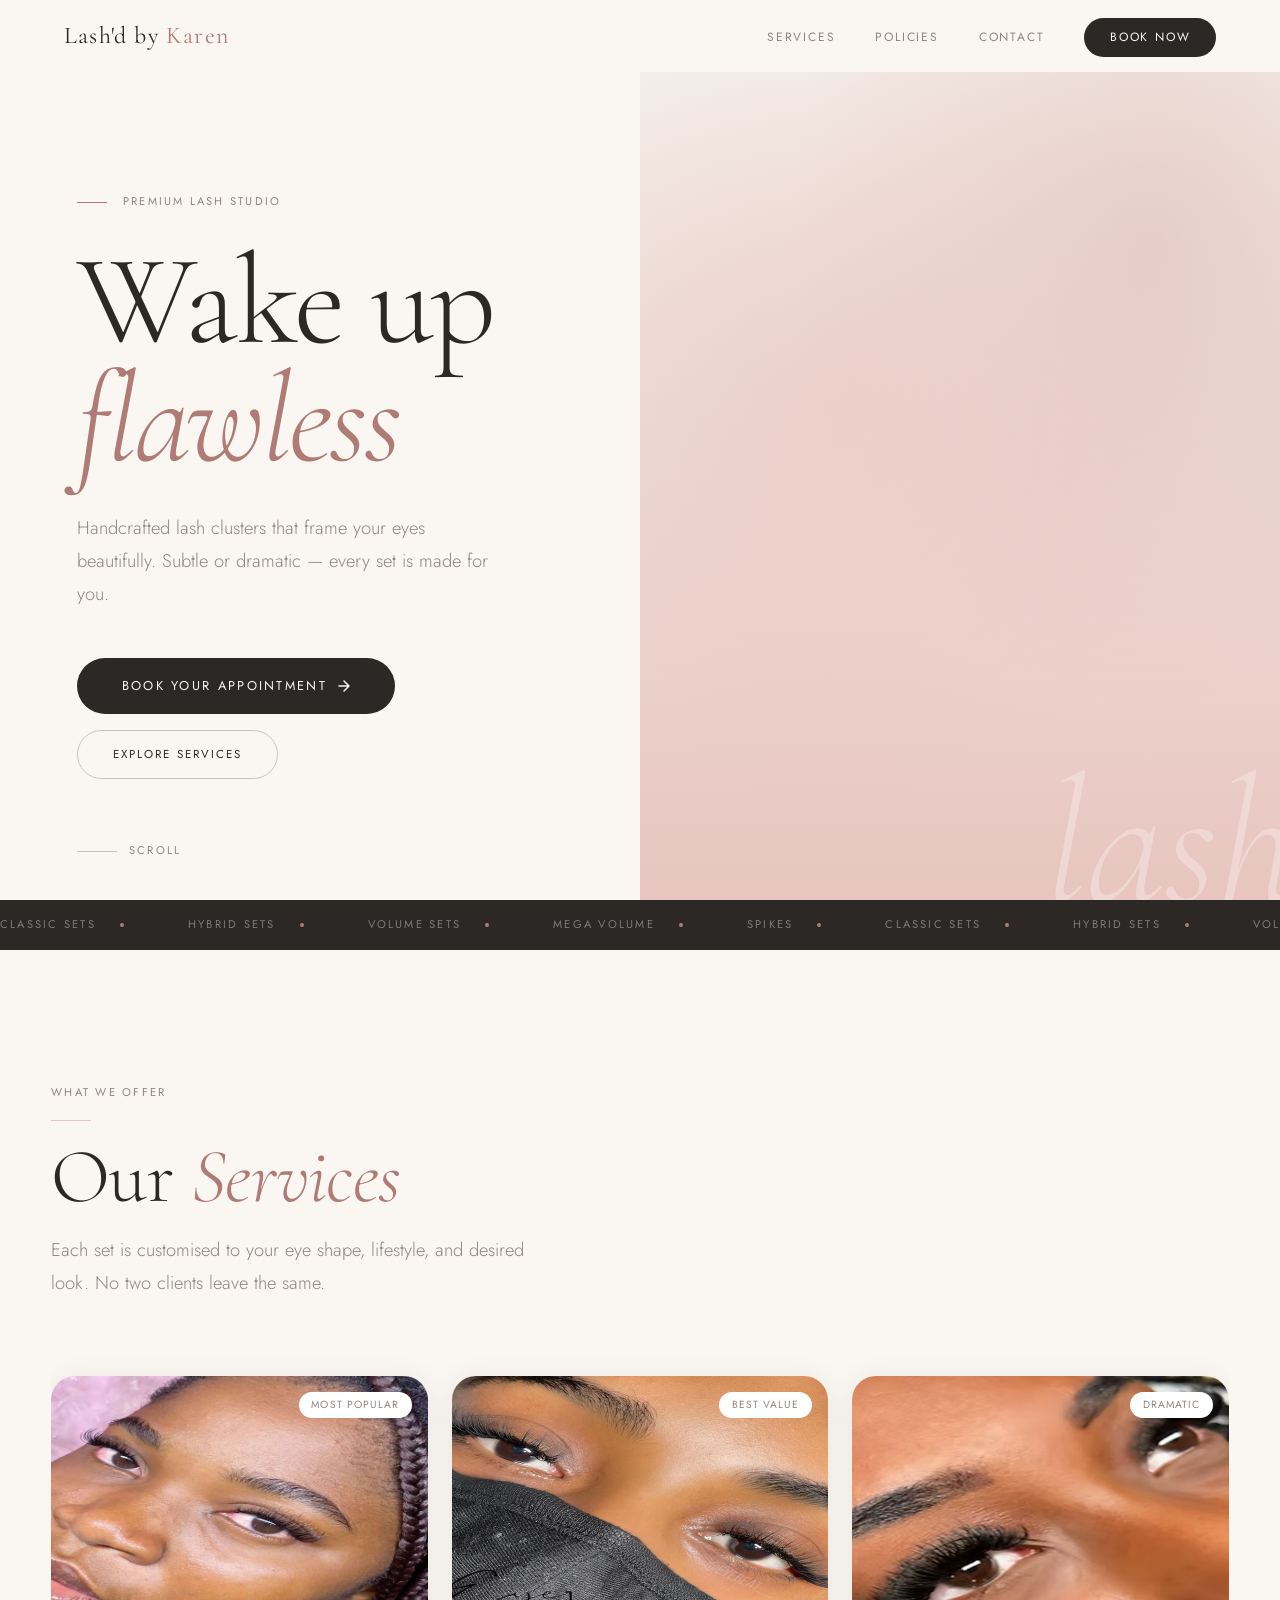
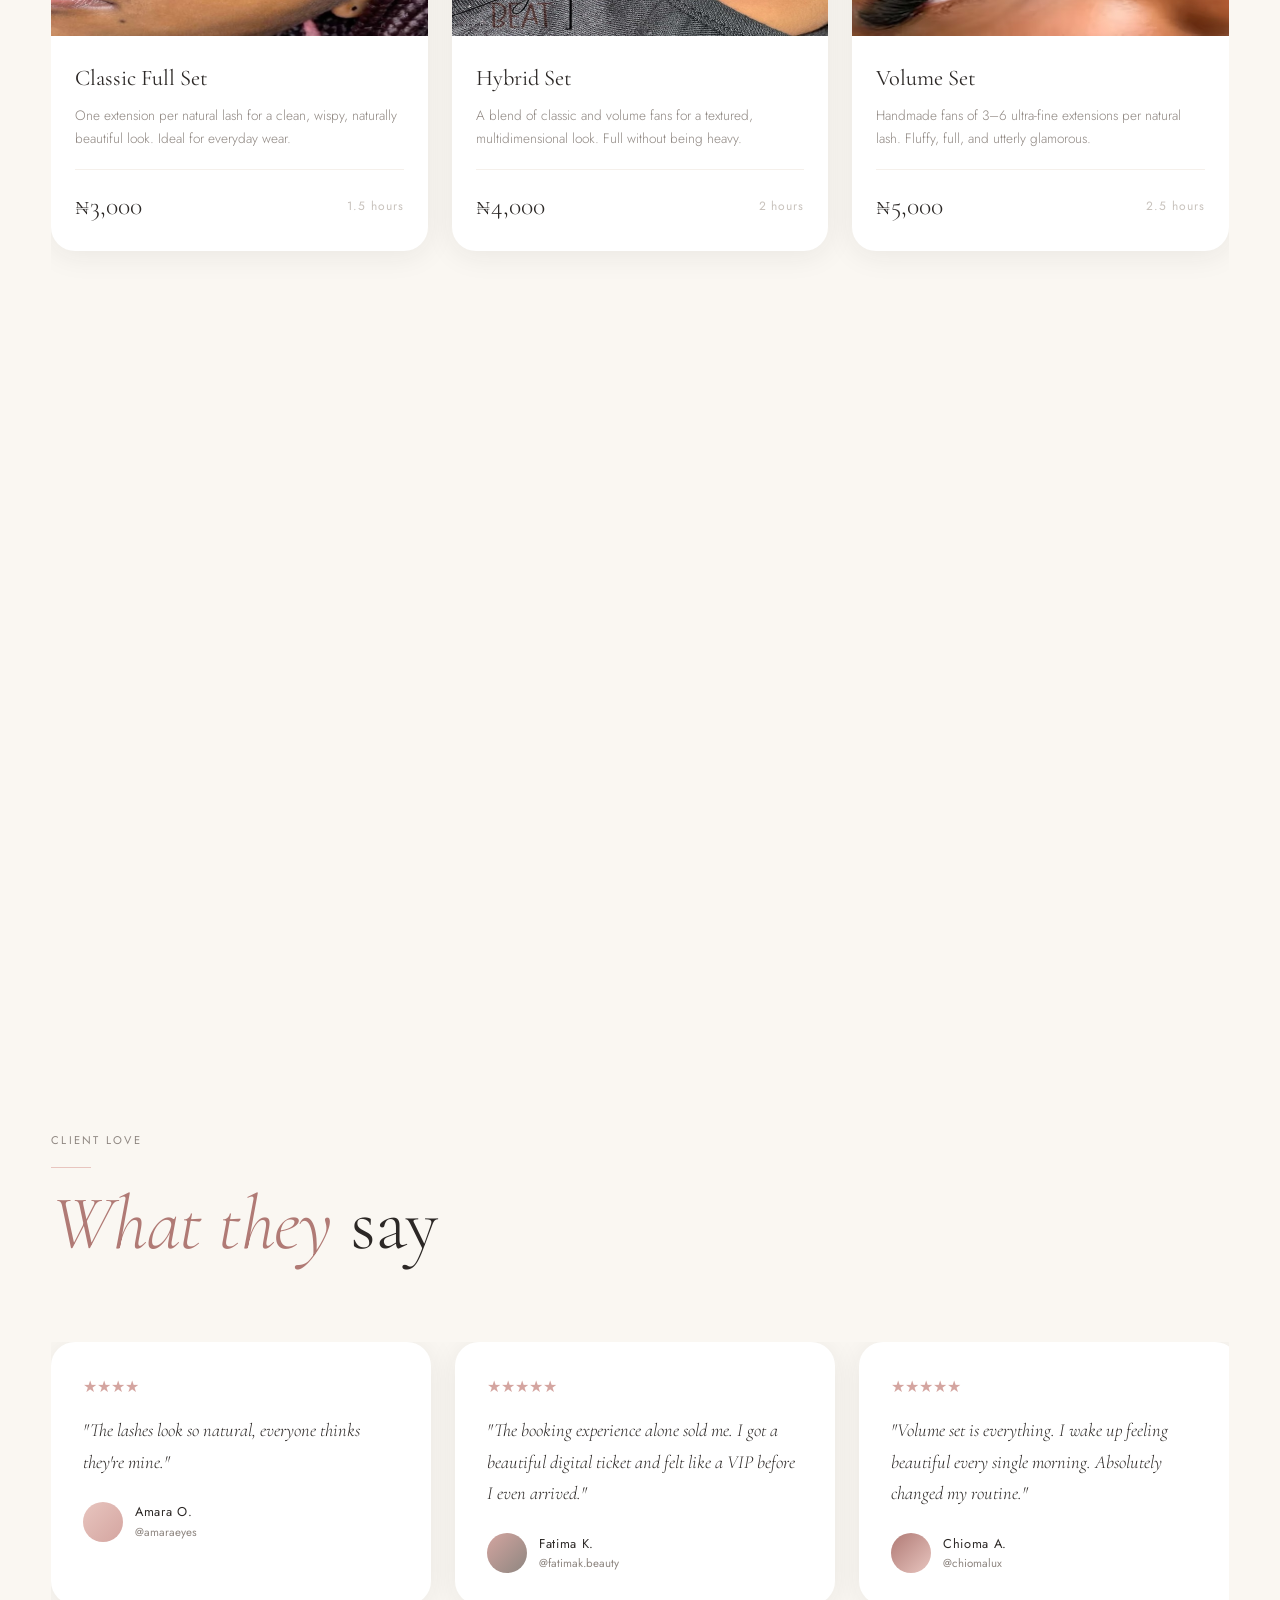
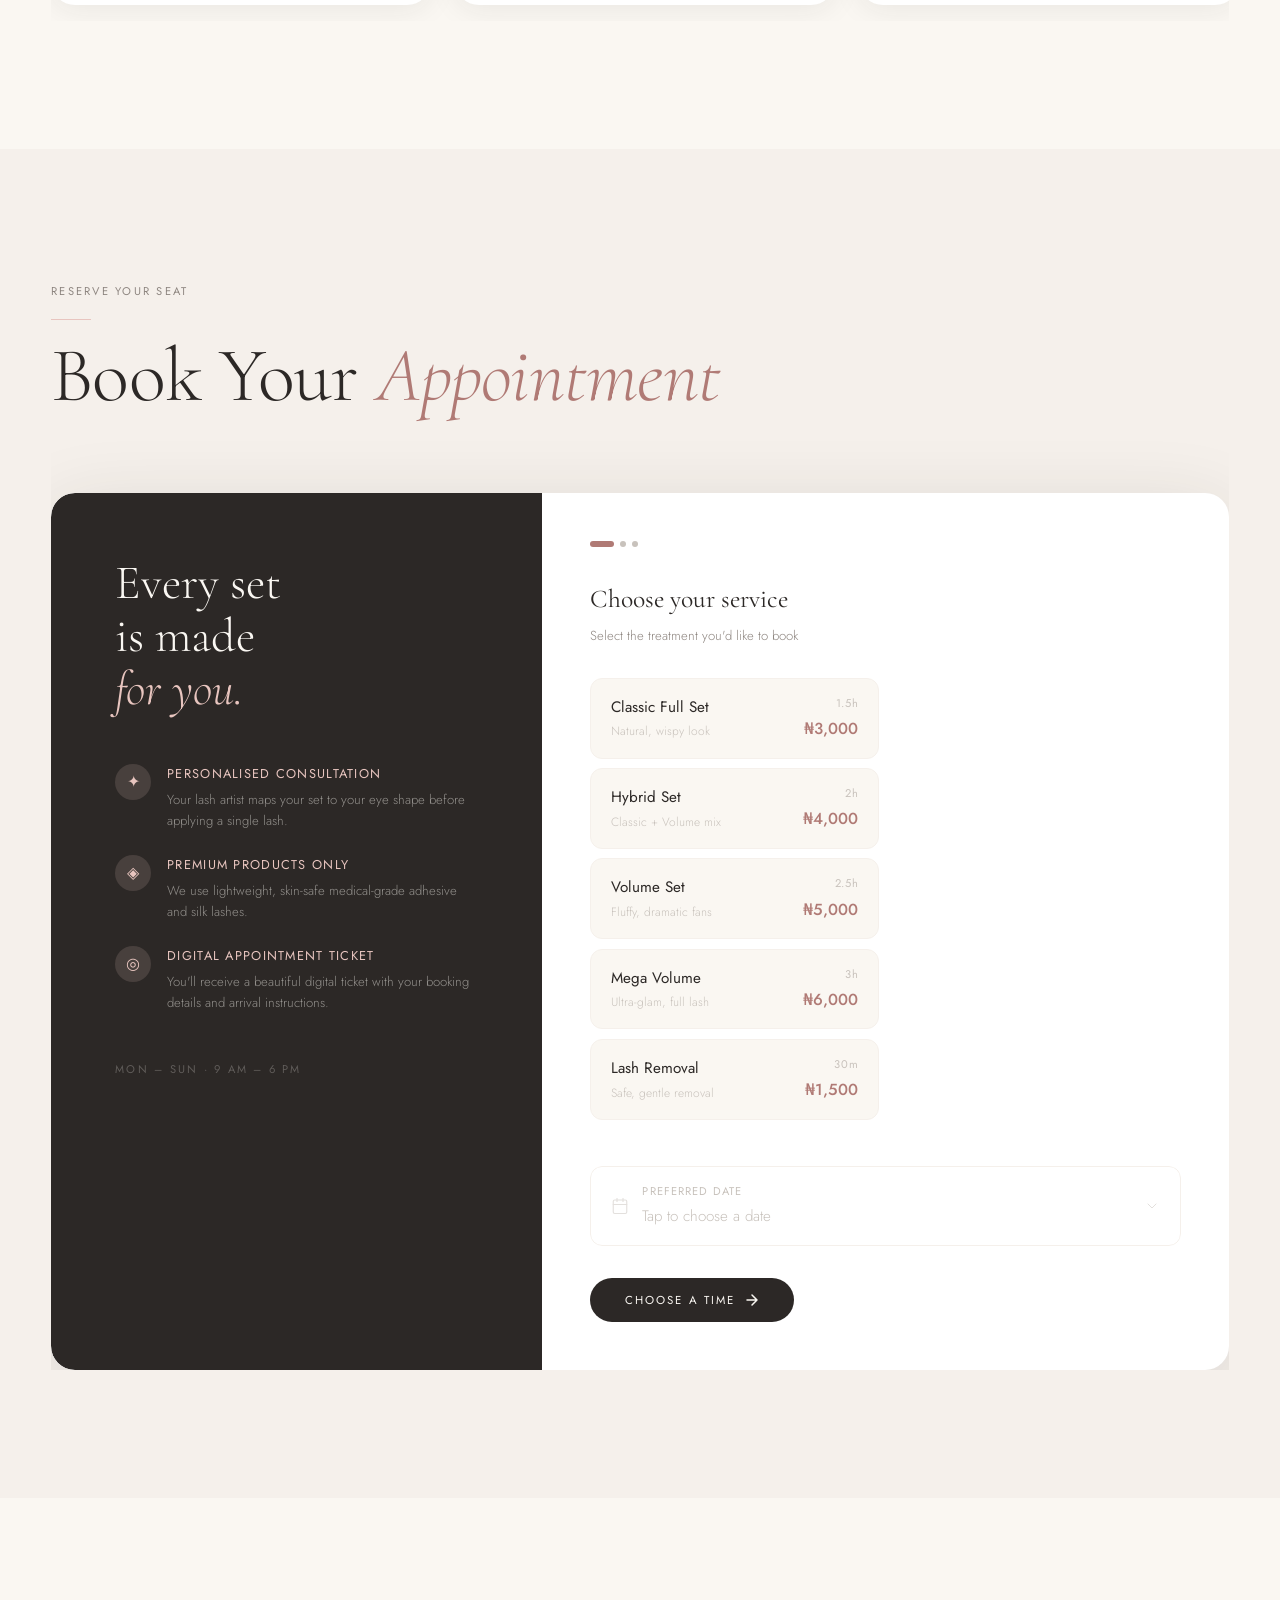
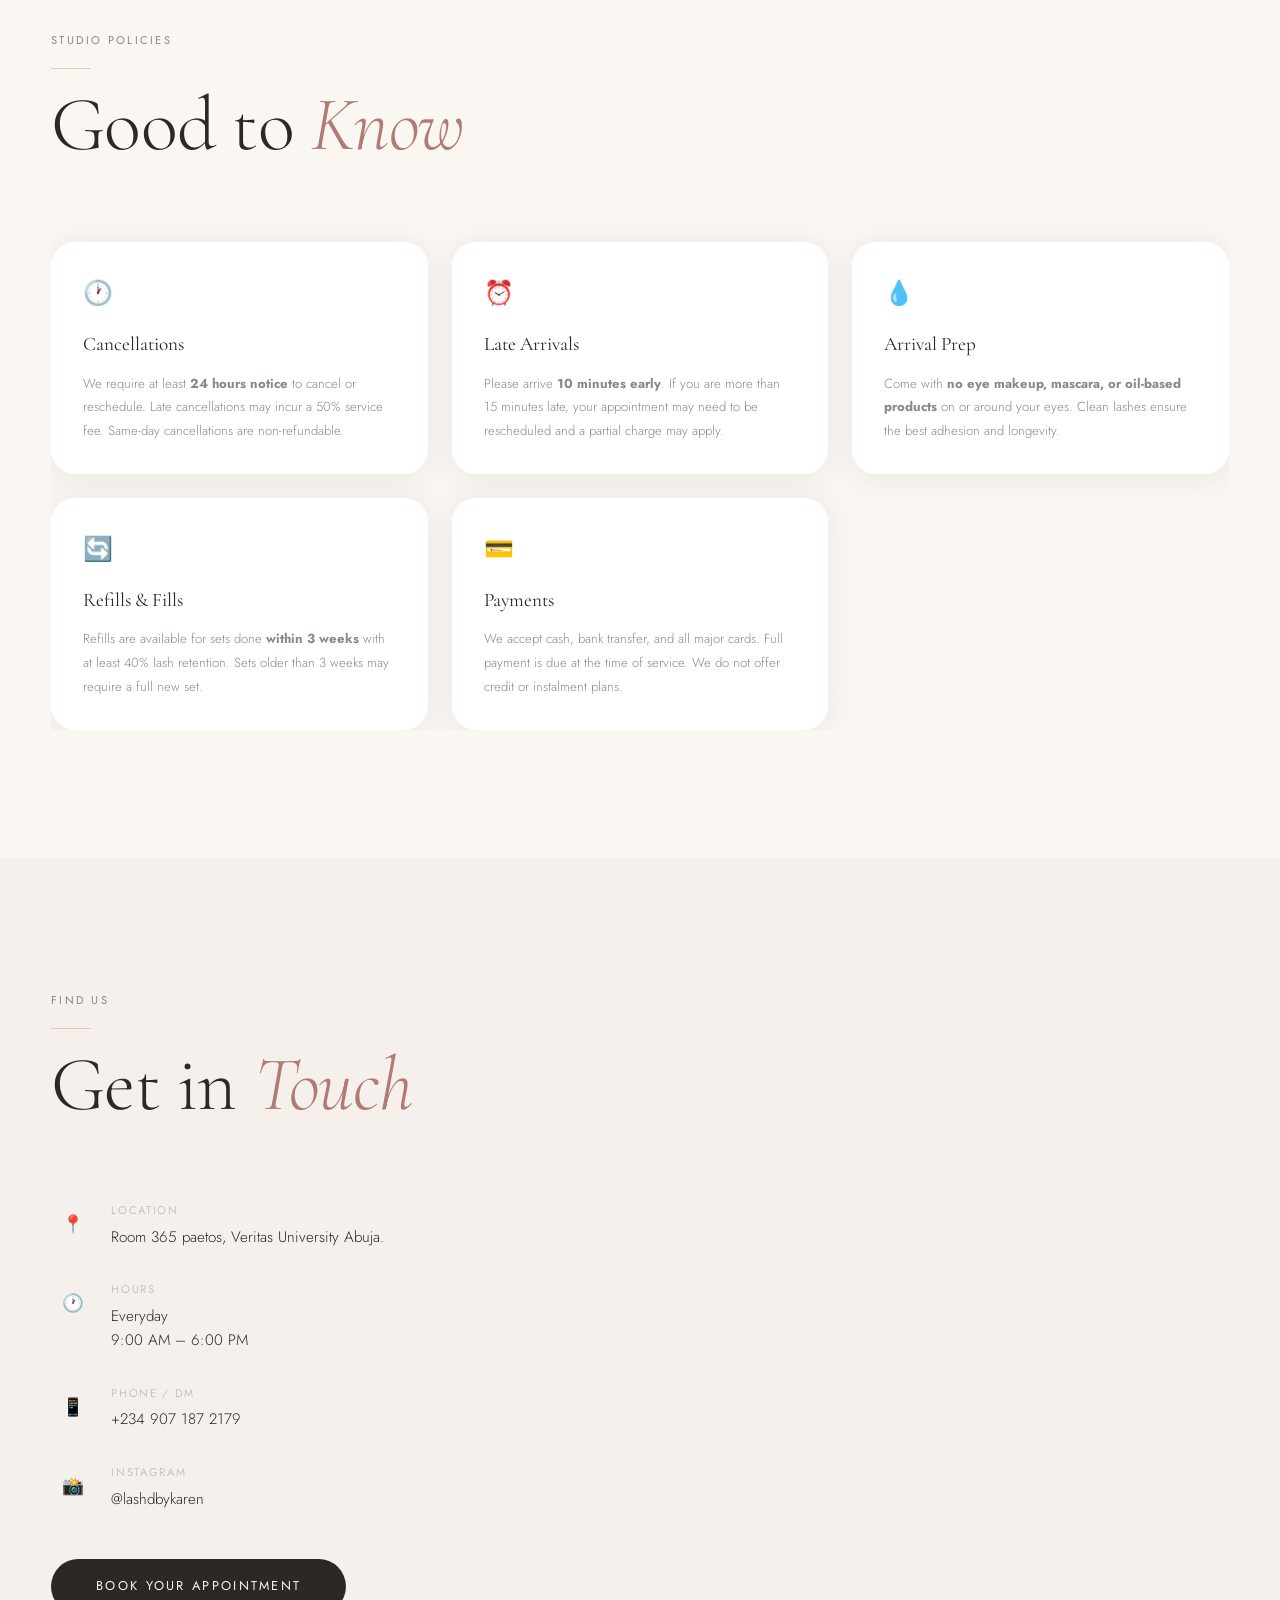
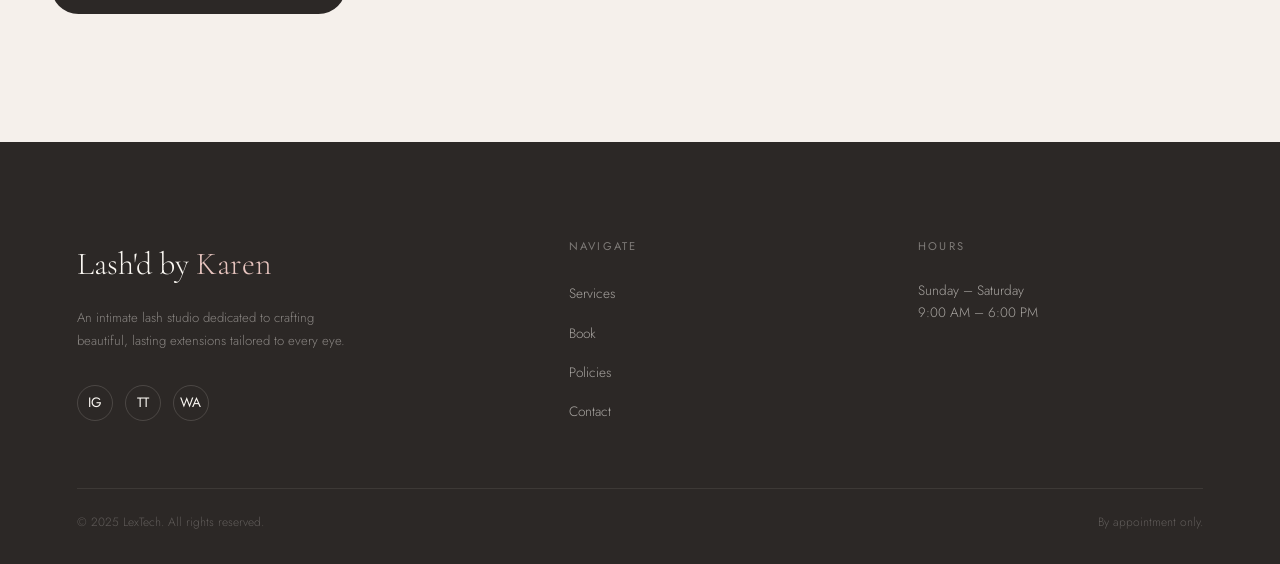
==== index.html @ e81a472f "Update index.html" ====
<!DOCTYPE html>
<html lang="en">
<head>
  <meta charset="UTF-8">
  <meta name="viewport" content="width=device-width, initial-scale=1.0, viewport-fit=cover">
  <meta name="description" content="Lash Studio — Premium lash extensions. Classic, Hybrid, and Volume sets in an intimate, luxury studio setting.">
  <meta name="theme-color" content="#2C2826">
  <title>Lash'd by Karen — Premium Lash Cluster</title>

  <!-- Open Graph -->
  <meta property="og:title" content="Lash'd by Karen">
  <meta property="og:description" content="Premium lash clusters. Elegantly crafted.">
  <meta property="og:type" content="website">

  <!-- Fonts -->
  <link rel="preconnect" href="https://fonts.googleapis.com">
  <link rel="preconnect" href="https://fonts.gstatic.com" crossorigin>
  <link href="https://fonts.googleapis.com/css2?family=Cormorant+Garamond:ital,wght@0,300;0,400;0,500;1,300;1,400&family=Jost:wght@200;300;400;500&display=swap" rel="stylesheet">

  <!-- Styles -->
  <link rel="stylesheet" href="styles.css">
</head>
<body>

<!-- NAVIGATION -->
<nav class="nav" id="nav">
  <a href="#hero" class="nav-logo">Lash'd by <span>Karen</span></a>

  <ul class="nav-links">
    <li><a href="#services">Services</a></li>
    <li><a href="#policies">Policies</a></li>
    <li><a href="#contact">Contact</a></li>
    <li><a href="#book" class="nav-cta">Book Now</a></li>
  </ul>

  <button class="nav-hamburger" aria-label="Menu">
    <span></span><span></span><span></span>
  </button>
</nav>

<!-- Mobile Nav -->
<div class="nav-mobile" role="dialog" aria-label="Navigation menu">
  <a href="#services">Services</a>
  <a href="#policies">Policies</a>
  <a href="#contact">Contact</a>
  <a href="#book" class="btn btn-rose btn-lg">Book Now</a>
</div>

<!-- ═══════════════════════════════════════════
     HERO
     ═══════════════════════════════════════════ -->
<section id="hero" class="hero">
  <div class="hero-content">
    <div class="hero-eyebrow">
      <span class="label">Premium Lash Studio</span>
    </div>

    <h1 class="hero-title display-xl">
      Wake up<br>
      <em>flawless</em>
    </h1>

    <p class="hero-subtitle body-lg">
      Handcrafted lash clusters that frame your eyes beautifully.
      Subtle or dramatic — every set is made for you.
    </p>

    <div class="hero-actions">
      <a href="#book" class="btn btn-dark btn-lg">
        Book Your Appointment
        <svg width="14" height="14" viewBox="0 0 14 14" fill="none">
          <path d="M2 7h10M7 2l5 5-5 5" stroke="currentColor" stroke-width="1.5" stroke-linecap="round" stroke-linejoin="round"/>
        </svg>
      </a>
      <a href="#services" class="btn btn-outline">Explore Services</a>
    </div>
  </div>

  <div class="hero-image-wrap">
    <div class="hero-image-bg"></div>
    <div class="hero-visual-text">lash</div>
    <div class="hero-badge">
      <div class="label">Happy clients</div>
      <div class="hero-badge-num">10+</div>
    </div>
  </div>

  <div class="hero-scroll">
    <div class="hero-scroll-line"></div>
    <span class="label">Scroll</span>
  </div>
</section>

<!-- ═══════════════════════════════════════════
     MARQUEE
     ═══════════════════════════════════════════ -->
<div class="marquee-section" aria-hidden="true">
  <div class="marquee-track">
    <div class="marquee-item"><span>Classic Sets</span><span class="marquee-dot"></span></div>
    <div class="marquee-item"><span>Hybrid Sets</span><span class="marquee-dot"></span></div>
    <div class="marquee-item"><span>Volume Sets</span><span class="marquee-dot"></span></div>
    <div class="marquee-item"><span>Mega Volume</span><span class="marquee-dot"></span></div>
    <div class="marquee-item"><span>Spikes</span><span class="marquee-dot"></span></div>
    <div class="marquee-item"><span>Classic Sets</span><span class="marquee-dot"></span></div>
    <div class="marquee-item"><span>Hybrid Sets</span><span class="marquee-dot"></span></div>
    <div class="marquee-item"><span>Volume Sets</span><span class="marquee-dot"></span></div>
    <div class="marquee-item"><span>Mega Volume</span><span class="marquee-dot"></span></div>
    <div class="marquee-item"><span>Spikes</span><span class="marquee-dot"></span></div>
  </div>
</div>

<!-- ═══════════════════════════════════════════
     SERVICES
     ═══════════════════════════════════════════ -->
<section id="services" class="section">
  <div class="section-inner">
    <div class="section-header reveal">
      <span class="label">What We Offer</span>
      <div class="divider"></div>
      <h2 class="display-lg">Our <em class="text-italic text-rose">Services</em></h2>
      <p class="body-lg mt-sm" style="max-width:480px">Each set is customised to your eye shape,
      lifestyle, and desired look. No two clients leave the same.</p>
    </div>


    <div class="services-grid">

      <!-- Card 1: Classic Full Set -->
      <div class="service-card reveal reveal-delay-1">
        <div class="service-card-image" data-image="images/classic.JPG">
          <span class="service-tag">Most Popular</span>
        </div>
        <div class="service-card-body">
          <div class="service-card-title">Classic Full Set</div>
          <p class="service-card-desc">One extension per natural lash for a clean, wispy, naturally beautiful look. Ideal for everyday wear.</p>
          <div class="service-card-footer">
            <span class="service-price">₦3,000</span>
            <span class="service-duration">1.5 hours</span>
          </div>
        </div>
      </div>

      <!-- Card 2: Hybrid Set -->
      <div class="service-card reveal reveal-delay-2">
        <div class="service-card-image" data-image="images/hybrid.jpg">
          <span class="service-tag">Best Value</span>
        </div>
        <div class="service-card-body">
          <div class="service-card-title">Hybrid Set</div>
          <p class="service-card-desc">A blend of classic and volume fans for a textured, multidimensional look. Full without being heavy.</p>
          <div class="service-card-footer">
            <span class="service-price">₦4,000</span>
            <span class="service-duration">2 hours</span>
          </div>
        </div>
      </div>

      <!-- Card 3: Volume Set -->
      <div class="service-card reveal reveal-delay-3">
        <div class="service-card-image" data-image="images/volume.avif">
          <span class="service-tag">Dramatic</span>
        </div>
        <div class="service-card-body">
          <div class="service-card-title">Volume Set</div>
          <p class="service-card-desc">Handmade fans of 3–6 ultra-fine extensions per natural lash. Fluffy, full, and utterly glamorous.</p>
          <div class="service-card-footer">
            <span class="service-price">₦5,000</span>
            <span class="service-duration">2.5 hours</span>
          </div>
        </div>
      </div>

      <!-- Card 4: Mega Volume -->
      <div class="service-card reveal reveal-delay-1">
        <div class="service-card-image" data-image="images/mega volume.jpeg">
          <span class="service-tag">Ultra Glam</span>
        </div>
        <div class="service-card-body">
          <div class="service-card-title">Mega Volume</div>
          <p class="service-card-desc">Maximum density with 6–16 ultra-light extensions per lash. For those who want the most dramatic transformation.</p>
          <div class="service-card-footer">
            <span class="service-price">₦6,000</span>
            <span class="service-duration">3 hours</span>
          </div>
        </div>
      </div>

    </div><!-- end .services-grid -->

    <div style="text-align:center;margin-top:2.5rem" class="reveal">
      <p class="label" style="margin-bottom:0.75rem">Follow our insta</p>
      <a href="https://instagram.com" target="_blank" rel="noopener" class="btn btn-outline">
        @lashdbykaren
      </a>
    </div>

  </div>
</section>

<!-- ═══════════════════════════════════════════
     TESTIMONIALS
     ═══════════════════════════════════════════ -->
<section class="section">
  <div class="section-inner">
    <div class="section-header reveal">
      <span class="label">Client Love</span>
      <div class="divider"></div>
      <h2 class="display-lg"><em class="text-italic text-rose">What they</em> say</h2>
    </div>

    <div class="testimonials-track">
      <div class="testimonial-card">
        <div class="testimonial-stars">★★★★</div>
        <p class="testimonial-text">"The lashes look so natural, everyone thinks they're mine."</p>
        <div class="testimonial-author">
          <div class="testimonial-avatar"></div>
          <div>
            <div class="testimonial-name">Amara O.</div>
            <div class="testimonial-handle">@amaraeyes</div>
          </div>
        </div>
      </div>

      <div class="testimonial-card">
        <div class="testimonial-stars">★★★★★</div>
        <p class="testimonial-text">"The booking experience alone sold me. I got a beautiful digital ticket and felt like a VIP before I even arrived."</p>
        <div class="testimonial-author">
          <div class="testimonial-avatar" style="background:linear-gradient(135deg,#D4A5A0,#8E8680)"></div>
          <div>
            <div class="testimonial-name">Fatima K.</div>
            <div class="testimonial-handle">@fatimak.beauty</div>
          </div>
        </div>
      </div>

      <div class="testimonial-card">
        <div class="testimonial-stars">★★★★★</div>
        <p class="testimonial-text">"Volume set is everything. I wake up feeling beautiful every single morning. Absolutely changed my routine."</p>
        <div class="testimonial-author">
          <div class="testimonial-avatar" style="background:linear-gradient(135deg,#B07A75,#E8C5BF)"></div>
          <div>
            <div class="testimonial-name">Chioma A.</div>
            <div class="testimonial-handle">@chiomalux</div>
          </div>
        </div>
      </div>

      <div class="testimonial-card">
        <div class="testimonial-stars">★★★★★</div>
        <p class="testimonial-text">"The studio is so calm and gorgeous. It genuinely feels like a luxury experience at a fair price. Already booked my refill."</p>
        <div class="testimonial-author">
          <div class="testimonial-avatar" style="background:linear-gradient(135deg,#2C2826,#B07A75)"></div>
          <div>
            <div class="testimonial-name">Nadia H.</div>
            <div class="testimonial-handle">@nadiahstyle</div>
          </div>
        </div>
      </div>

      <div class="testimonial-card">
        <div class="testimonial-stars">★★★★★</div>
        <p class="testimonial-text">"First time getting lashes and I was nervous. She made me so comfortable and the result was breathtaking. 10/10."</p>
        <div class="testimonial-author">
          <div class="testimonial-avatar" style="background:linear-gradient(135deg,#C8C2BC,#D4A5A0)"></div>
          <div>
            <div class="testimonial-name">Zara M.</div>
            <div class="testimonial-handle">@zarabeauty_</div>
          </div>
        </div>
      </div>
    </div>
  </div>
</section>

<!-- ═══════════════════════════════════════════
     BOOKING
     ═══════════════════════════════════════════ -->
<section id="book" class="section" style="background:var(--warm-white)">
  <div class="section-inner">
    <div class="section-header reveal">
      <span class="label">Reserve Your Seat</span>
      <div class="divider"></div>
      <h2 class="display-lg">Book Your <em class="text-italic text-rose">Appointment</em></h2>
    </div>

    <div class="booking-wrap reveal">
      <!-- Sidebar -->
      <aside class="booking-sidebar">
        <h3 class="booking-sidebar-title">
          Every set<br>
          is made<br>
          <em>for you.</em>
        </h3>

        <div style="display:flex;flex-direction:column;gap:1.5rem">
          <div class="booking-feature">
            <div class="booking-feature-icon">✦</div>
            <div>
              <div class="booking-feature-title">Personalised Consultation</div>
              <div class="booking-feature-text">Your lash artist maps your set to your eye shape before applying a single lash.</div>
            </div>
          </div>
          <div class="booking-feature">
            <div class="booking-feature-icon">◈</div>
            <div>
              <div class="booking-feature-title">Premium Products Only</div>
              <div class="booking-feature-text">We use lightweight, skin-safe medical-grade adhesive and silk lashes.</div>
            </div>
          </div>
          <div class="booking-feature">
            <div class="booking-feature-icon">◎</div>
            <div>
              <div class="booking-feature-title">Digital Appointment Ticket</div>
              <div class="booking-feature-text">You'll receive a beautiful digital ticket with your booking details and arrival instructions.</div>
            </div>
          </div>
        </div>

        <div class="label" style="color:rgba(250,247,242,0.25)">Mon – Sun · 9 AM – 6 PM</div>
      </aside>

      <!-- Form -->
      <div class="booking-form-wrap">
        <!-- Progress -->
        <div class="form-progress" aria-label="Booking steps">
          <div class="form-progress-dot active"></div>
          <div class="form-progress-dot"></div>
          <div class="form-progress-dot"></div>
        </div>

        <!-- Step 1: Service + Date -->
        <div class="form-steps-container">
        <div class="form-step active" id="form-step-1">
          <div class="form-step-title">Choose your service</div>
          <div class="form-step-subtitle">Select the treatment you'd like to book</div>

          <div class="service-select-grid" id="service-select-grid">
            <!-- Populated by JS -->
          </div>
          <div class="form-error" id="service-error"></div>

          <div class="form-group">
            <div class="date-picker-trigger" id="date-picker-trigger">
              <div class="date-picker-display">
                <div class="date-picker-left">
                  <svg width="18" height="18" viewBox="0 0 24 24" fill="none" stroke="currentColor" stroke-width="1.5" stroke-linecap="round" stroke-linejoin="round">
                    <rect x="3" y="4" width="18" height="18" rx="2"/><line x1="16" y1="2" x2="16" y2="6"/><line x1="8" y1="2" x2="8" y2="6"/><line x1="3" y1="10" x2="21" y2="10"/>
                  </svg>
                  <div>
                    <div class="date-picker-label">Preferred Date</div>
                    <div class="date-picker-value" id="date-display-text">Tap to choose a date</div>
                  </div>
                </div>
                <svg class="date-picker-chevron" width="16" height="16" viewBox="0 0 24 24" fill="none" stroke="currentColor" stroke-width="1.5" stroke-linecap="round" stroke-linejoin="round">
                  <polyline points="6 9 12 15 18 9"/>
                </svg>
              </div>
              <input type="date" class="form-input date-input-hidden" id="booking-date" name="date">
            </div>
            <div class="form-error" id="date-error"></div>
          </div>

          <div class="form-actions">
            <button class="btn btn-dark" id="step1-next">
              Choose a Time
              <svg width="14" height="14" viewBox="0 0 14 14" fill="none">
                <path d="M2 7h10M7 2l5 5-5 5" stroke="currentColor" stroke-width="1.5" stroke-linecap="round" stroke-linejoin="round"/>
              </svg>
            </button>
          </div>
        </div>

        <!-- Step 2: Time -->
        <div class="form-step" id="form-step-2">
          <div class="form-step-title">Pick a time</div>
          <div class="form-step-subtitle">Greyed slots are already taken</div>

          <div class="time-grid" id="time-grid">
            <!-- Populated by JS -->
          </div>
          <div class="form-error" id="time-error"></div>

          <div class="form-actions">
            <button class="btn btn-dark" id="step2-next">
              Your Details
              <svg width="14" height="14" viewBox="0 0 14 14" fill="none">
                <path d="M2 7h10M7 2l5 5-5 5" stroke="currentColor" stroke-width="1.5" stroke-linecap="round" stroke-linejoin="round"/>
              </svg>
            </button>
            <button class="btn btn-outline" id="step2-back">Back</button>
          </div>
        </div>

        <!-- Step 3: Personal Details -->
        <div class="form-step" id="form-step-3">
          <div class="form-step-title">Your details</div>
          <div class="form-step-subtitle">Almost there — just a few details</div>

          <div class="form-group">
            <label class="form-label" for="client-name">Full Name</label>
            <input type="text" class="form-input" id="client-name" name="name" placeholder="Your full name" autocomplete="name">
            <div class="form-error" id="name-error"></div>
          </div>

          <div class="form-group">
            <label class="form-label" for="client-phone">Phone Number</label>
            <input type="tel" class="form-input" id="client-phone" name="phone" placeholder="+1 (555) 000-0000" autocomplete="tel">
            <div class="form-error" id="phone-error"></div>
          </div>

          <div class="form-group">
            <label class="form-label" for="client-hostel">Hostel</label>
            <input type="text" class="form-input" id="client-hostel" name="hostel" placeholder="e.g. Paetos, Veritas" autocomplete="off">
            <div class="form-error" id="hostel-error"></div>
          </div>

          <div class="form-group">
            <label class="form-label" for="client-room">Room Number</label>
            <input type="text" class="form-input" id="client-room" name="room" placeholder="e.g. 365" autocomplete="off">
            <div class="form-error" id="room-error"></div>
          </div>

          <div class="form-group">
            <label class="form-label" for="client-notes">Notes <span class="text-gray">(optional)</span></label>
            <textarea class="form-input" id="client-notes" name="notes" rows="3"
              placeholder="Allergies, preferences, anything we should know…"
              style="resize:vertical;min-height:80px"></textarea>
          </div>

          <div class="form-actions">
            <button class="btn btn-rose btn-lg" id="booking-submit">
              Confirm Booking ✦
            </button>
            <button class="btn btn-outline" id="step3-back">Back</button>
          </div>
        </div>
        </div><!-- end .form-steps-container -->
      </div>
    </div>
  </div>
</section>

<!-- ═══════════════════════════════════════════
     POLICIES
     ═══════════════════════════════════════════ -->
<section id="policies" class="section">
  <div class="section-inner">
    <div class="section-header reveal">
      <span class="label">Studio Policies</span>
      <div class="divider"></div>
      <h2 class="display-lg">Good to <em class="text-italic text-rose">Know</em></h2>
    </div>

    <div class="policies-grid">
      <div class="policy-card reveal reveal-delay-1">
        <div class="policy-icon">🕐</div>
        <div class="policy-title">Cancellations</div>
        <p class="policy-text">We require at least <strong>24 hours notice</strong> to cancel or reschedule. Late cancellations may incur a 50% service fee. Same-day cancellations are non-refundable.</p>
      </div>

      <div class="policy-card reveal reveal-delay-2">
        <div class="policy-icon">⏰</div>
        <div class="policy-title">Late Arrivals</div>
        <p class="policy-text">Please arrive <strong>10 minutes early</strong>. If you are more than 15 minutes late, your appointment may need to be rescheduled and a partial charge may apply.</p>
      </div>

      <div class="policy-card reveal reveal-delay-3">
        <div class="policy-icon">💧</div>
        <div class="policy-title">Arrival Prep</div>
        <p class="policy-text">Come with <strong>no eye makeup, mascara, or oil-based products</strong> on or around your eyes. Clean lashes ensure the best adhesion and longevity.</p>
      </div>

      <div class="policy-card reveal reveal-delay-1">
        <div class="policy-icon">🔄</div>
        <div class="policy-title">Refills & Fills</div>
        <p class="policy-text">Refills are available for sets done <strong>within 3 weeks</strong> with at least 40% lash retention. Sets older than 3 weeks may require a full new set.</p>
      </div>
      
      <div class="policy-card reveal reveal-delay-3">
        <div class="policy-icon">💳</div>
        <div class="policy-title">Payments</div>
        <p class="policy-text">We accept cash, bank transfer, and all major cards. Full payment is due at the time of service. We do not offer credit or instalment plans.</p>
      </div>
    </div>
  </div>
</section>

<!-- ═══════════════════════════════════════════
     CONTACT
     ═══════════════════════════════════════════ -->
<section id="contact" class="section" style="background:var(--warm-white)">
  <div class="section-inner">
    <div class="section-header reveal">
      <span class="label">Find Us</span>
      <div class="divider"></div>
      <h2 class="display-lg">Get in <em class="text-italic text-rose">Touch</em></h2>
    </div>

    <div class="contact-grid">
      <div class="reveal">
        <div class="contact-info-item">
          <div class="contact-info-icon">📍</div>
          <div>
            <div class="contact-info-label">Location</div>
            <div class="contact-info-value">Room 365 paetos, Veritas University Abuja.</div>
          </div>
        </div>

        <div class="contact-info-item">
          <div class="contact-info-icon">🕐</div>
          <div>
            <div class="contact-info-label">Hours</div>
            <div class="contact-info-value">Everyday<br>9:00 AM – 6:00 PM</div>
          </div>
        </div>

        <div class="contact-info-item">
          <div class="contact-info-icon">📱</div>
          <div>
            <div class="contact-info-label">Phone / DM</div>
            <div class="contact-info-value">+234 907 187 2179</div>
          </div>
        </div>

        <div class="contact-info-item">
          <div class="contact-info-icon">📸</div>
          <div>
            <div class="contact-info-label">Instagram</div>
            <div class="contact-info-value">@lashdbykaren</div>
          </div>
        </div>

        <a href="#book" class="btn btn-dark btn-lg" style="margin-top:1rem">
          Book Your Appointment
        </a>
      </div>
     
    </div>
  </div>
</section>

<!-- ═══════════════════════════════════════════
     FOOTER
     ═══════════════════════════════════════════ -->
<footer class="footer">
  <div class="footer-inner">
    <div class="footer-grid">
      <div>
        <div class="footer-brand-name">Lash'd by <span>Karen</span></div>
        <p class="footer-brand-desc">An intimate lash studio dedicated to crafting beautiful, lasting extensions tailored to every eye.</p>
        <div class="footer-social">
          <a href="#" class="footer-social-link" aria-label="Instagram">IG</a>
          <a href="#" class="footer-social-link" aria-label="TikTok">TT</a>
          <a href="#" class="footer-social-link" aria-label="WhatsApp">WA</a>
        </div>
      </div>

      <div>
        <div class="footer-col-title">Navigate</div>
        <ul class="footer-links">
          <li><a href="#services">Services</a></li>
          <li><a href="#book">Book</a></li>
          <li><a href="#policies">Policies</a></li>
          <li><a href="#contact">Contact</a></li>
        </ul>
      </div>

      <div>
        <div class="footer-col-title">Hours</div>
        <div class="footer-links">
          <span style="font-size:.85rem;color:rgba(250,247,242,.6);font-weight:300">
            Sunday – Saturday<br>
            9:00 AM – 6:00 PM<br><br>
          </span>
        </div>
      </div>
    </div>

    <div class="footer-bottom">
      <span class="footer-copy">© 2025 LexTech. All rights reserved.</span>
      <span class="footer-copy">By appointment only.</span>
    </div>
  </div>
</footer>

<div class="ticket-overlay" id="ticket-overlay" role="dialog" aria-modal="true" aria-label="Appointment Ticket">
  <div class="ticket-container">
    <div class="ticket" id="ticket">
    </div>

    <button class="ticket-download-btn" aria-label="Download ticket">
      Save / Print Ticket
    </button>
    <button class="ticket-close-btn" aria-label="Close ticket">
      Close ✕
    </button>
  </div>
</div>

<!-- ═══════════════════════════════════════════
     FLOATING BOOK BUTTON
     ═══════════════════════════════════════════ -->
<div class="fab" aria-hidden="true">
  <a href="#book" class="fab-btn">Book Now ✦</a>
</div>

<!-- Scripts -->
<script src="main.js"></script>
</body>
</html>
---- styles.css ----
/* ============================================================
   LASH STUDIO — Global Styles
   Design System: Soft Luxury / Editorial Beauty
   ============================================================ */

@import url('https://fonts.googleapis.com/css2?family=Cormorant+Garamond:ital,wght@0,300;0,400;0,500;1,300;1,400&family=Jost:wght@200;300;400;500&display=swap');

/* ─── CSS Variables ───────────────────────────────────────── */
:root {
  --dusty-pink:     #E8C5BF;
  --rose-blush:     #D4A5A0;
  --deep-rose:      #B07A75;
  --ivory:          #FAF7F2;
  --warm-white:     #F5F0EB;
  --soft-gray:      #C8C2BC;
  --mid-gray:       #8E8680;
  --charcoal:       #2C2826;
  --ink:            #1A1614;

  --font-display:   'Cormorant Garamond', Georgia, serif;
  --font-body:      'Jost', sans-serif;

  --spacing-xs:     0.5rem;
  --spacing-sm:     1rem;
  --spacing-md:     2rem;
  --spacing-lg:     4rem;
  --spacing-xl:     8rem;

  --radius-sm:      4px;
  --radius-md:      12px;
  --radius-lg:      24px;
  --radius-pill:    999px;

  --shadow-soft:    0 4px 30px rgba(44, 40, 38, 0.08);
  --shadow-card:    0 8px 50px rgba(44, 40, 38, 0.10);
  --shadow-float:   0 20px 80px rgba(44, 40, 38, 0.14);

  --transition-fast:   0.2s ease;
  --transition-smooth: 0.4s cubic-bezier(0.25, 0.46, 0.45, 0.94);
  --transition-slow:   0.7s cubic-bezier(0.25, 0.46, 0.45, 0.94);

  --nav-height: 72px;
}

/* ─── Reset ───────────────────────────────────────────────── */
*, *::before, *::after {
  box-sizing: border-box;
  margin: 0;
  padding: 0;
}

html {
  scroll-behavior: smooth;
  font-size: 16px;
  -webkit-font-smoothing: antialiased;
}

body {
  font-family: var(--font-body);
  background-color: var(--ivory);
  color: var(--charcoal);
  line-height: 1.6;
  overflow-x: hidden;
}

img {
  max-width: 100%;
  display: block;
}

a {
  text-decoration: none;
  color: inherit;
}

button {
  cursor: pointer;
  border: none;
  background: none;
  font-family: var(--font-body);
}

ul { list-style: none; }

/* ─── Typography ──────────────────────────────────────────── */
.display-xl {
  font-family: var(--font-display);
  font-size: clamp(3.5rem, 10vw, 9rem);
  font-weight: 300;
  line-height: 0.92;
  letter-spacing: -0.02em;
}

.display-lg {
  font-family: var(--font-display);
  font-size: clamp(2.5rem, 6vw, 5.5rem);
  font-weight: 300;
  line-height: 1.05;
  letter-spacing: -0.01em;
}

.display-md {
  font-family: var(--font-display);
  font-size: clamp(2rem, 4vw, 3.5rem);
  font-weight: 400;
  line-height: 1.1;
}

.label {
  font-family: var(--font-body);
  font-size: 0.7rem;
  font-weight: 400;
  letter-spacing: 0.2em;
  text-transform: uppercase;
  color: var(--mid-gray);
}

.body-lg {
  font-size: clamp(1rem, 1.5vw, 1.15rem);
  font-weight: 300;
  line-height: 1.8;
  color: var(--mid-gray);
}

.body-sm {
  font-size: 0.875rem;
  font-weight: 300;
  line-height: 1.7;
  color: var(--mid-gray);
}

/* ─── Navigation ──────────────────────────────────────────── */
.nav {
  position: fixed;
  top: 0;
  left: 0;
  right: 0;
  z-index: 100;
  height: var(--nav-height);
  display: flex;
  align-items: center;
  justify-content: space-between;
  padding: 0 clamp(1.5rem, 5vw, 4rem);
  transition: background var(--transition-smooth), backdrop-filter var(--transition-smooth);
}

.nav.scrolled {
  background: rgba(250, 247, 242, 0.92);
  backdrop-filter: blur(20px);
  -webkit-backdrop-filter: blur(20px);
  box-shadow: 0 1px 0 rgba(44, 40, 38, 0.06);
}

.nav-logo {
  font-family: var(--font-display);
  font-size: 1.5rem;
  font-weight: 400;
  letter-spacing: 0.05em;
  color: var(--charcoal);
}

.nav-logo span {
  color: var(--deep-rose);
}

.nav-links {
  display: flex;
  gap: 2.5rem;
  align-items: center;
}

.nav-links a {
  font-size: 0.75rem;
  letter-spacing: 0.15em;
  text-transform: uppercase;
  font-weight: 400;
  color: var(--mid-gray);
  transition: color var(--transition-fast);
  position: relative;
}

.nav-links a::after {
  content: '';
  position: absolute;
  bottom: -4px;
  left: 0;
  width: 0;
  height: 1px;
  background: var(--deep-rose);
  transition: width var(--transition-smooth);
}

.nav-links a:hover {
  color: var(--charcoal);
}

.nav-links a:hover::after {
  width: 100%;
}

.nav-cta {
  font-size: 0.7rem;
  letter-spacing: 0.18em;
  text-transform: uppercase;
  font-weight: 400;
  padding: 0.65rem 1.6rem;
  background: var(--charcoal);
  color: var(--ivory) !important;
  border-radius: var(--radius-pill);
  transition: background var(--transition-fast), transform var(--transition-fast) !important;
}

.nav-cta:hover {
  background: var(--deep-rose) !important;
  transform: translateY(-1px);
}

.nav-cta::after {
  display: none !important;
}

/* Mobile nav */
.nav-hamburger {
  display: none;
  flex-direction: column;
  gap: 5px;
  padding: 4px;
}

.nav-hamburger span {
  display: block;
  width: 24px;
  height: 1.5px;
  background: var(--charcoal);
  transition: all var(--transition-smooth);
}

.nav-mobile {
  display: none;
  position: fixed;
  top: var(--nav-height);
  left: 0;
  right: 0;
  bottom: 0;
  background: var(--ivory);
  z-index: 99;
  flex-direction: column;
  align-items: center;
  justify-content: center;
  gap: 2.5rem;
}

.nav-mobile.open {
  display: flex;
}

.nav-mobile a {
  font-family: var(--font-display);
  font-size: 2.5rem;
  font-weight: 300;
  color: var(--charcoal);
  transition: color var(--transition-fast);
}

.nav-mobile a:hover {
  color: var(--deep-rose);
}

/* ─── Buttons ─────────────────────────────────────────────── */
.btn {
  display: inline-flex;
  align-items: center;
  gap: 0.6rem;
  font-family: var(--font-body);
  font-size: 0.72rem;
  letter-spacing: 0.18em;
  text-transform: uppercase;
  font-weight: 400;
  padding: 0.9rem 2.2rem;
  border-radius: var(--radius-pill);
  transition: all var(--transition-smooth);
  white-space: nowrap;
}

.btn-dark {
  background: var(--charcoal);
  color: var(--ivory);
}

.btn-dark:hover {
  background: var(--ink);
  transform: translateY(-2px);
  box-shadow: 0 8px 30px rgba(44, 40, 38, 0.2);
}

.btn-outline {
  background: transparent;
  color: var(--charcoal);
  border: 1px solid var(--soft-gray);
}

.btn-outline:hover {
  border-color: var(--charcoal);
  transform: translateY(-2px);
}

.btn-rose {
  background: var(--deep-rose);
  color: var(--ivory);
}

.btn-rose:hover {
  background: var(--charcoal);
  transform: translateY(-2px);
  box-shadow: 0 8px 30px rgba(176, 122, 117, 0.3);
}

.btn-lg {
  font-size: 0.8rem;
  padding: 1.1rem 2.8rem;
}

/* ─── Sections ────────────────────────────────────────────── */
.section {
  padding: clamp(4rem, 10vw, 8rem) clamp(1rem, 4vw, 5rem);
  overflow-x: hidden;
}

.section-inner {
  max-width: 1400px;
  margin: 0 auto;
  width: 100%;
  overflow-x: hidden;
}

.section-header {
  margin-bottom: clamp(2.5rem, 6vw, 5rem);
}

/* ─── Cards ───────────────────────────────────────────────── */
.card {
  background: white;
  border-radius: var(--radius-lg);
  overflow: hidden;
  box-shadow: var(--shadow-card);
  transition: transform var(--transition-smooth), box-shadow var(--transition-smooth);
}

.card:hover {
  transform: translateY(-6px);
  box-shadow: var(--shadow-float);
}

/* ─── Divider ─────────────────────────────────────────────── */
.divider {
  width: 40px;
  height: 1px;
  background: var(--dusty-pink);
  margin: 1rem 0;
}

/* ─── Hero Section ────────────────────────────────────────── */
.hero {
  min-height: 100svh;
  display: grid;
  grid-template-columns: 1fr 1fr;
  padding-top: var(--nav-height);
  position: relative;
  overflow: hidden;
}

.hero-content {
  display: flex;
  flex-direction: column;
  justify-content: center;
  padding: clamp(3rem, 8vw, 8rem) clamp(1.5rem, 6vw, 5rem);
  padding-right: 2rem;
}

.hero-eyebrow {
  display: flex;
  align-items: center;
  gap: 1rem;
  margin-bottom: 2rem;
  opacity: 0;
  animation: fadeUp 0.8s cubic-bezier(0.25, 0.46, 0.45, 0.94) 0.2s forwards;
}

.hero-eyebrow::before {
  content: '';
  width: 30px;
  height: 1px;
  background: var(--deep-rose);
}

.hero-title {
  margin-bottom: 2rem;
  opacity: 0;
  animation: fadeUp 0.8s cubic-bezier(0.25, 0.46, 0.45, 0.94) 0.4s forwards;
}

.hero-title em {
  font-style: italic;
  color: var(--deep-rose);
}

.hero-subtitle {
  max-width: 420px;
  margin-bottom: 3rem;
  opacity: 0;
  animation: fadeUp 0.8s cubic-bezier(0.25, 0.46, 0.45, 0.94) 0.6s forwards;
}

.hero-actions {
  display: flex;
  gap: 1rem;
  flex-wrap: wrap;
  opacity: 0;
  animation: fadeUp 0.8s cubic-bezier(0.25, 0.46, 0.45, 0.94) 0.8s forwards;
}

.hero-image-wrap {
  position: relative;
  overflow: hidden;
}

.hero-image-wrap::before {
  content: '';
  position: absolute;
  inset: 0;
  background: linear-gradient(135deg, var(--dusty-pink) 0%, var(--rose-blush) 50%, var(--warm-white) 100%);
  z-index: 0;
}

.hero-image-bg {
  position: absolute;
  inset: 0;
  background:
    radial-gradient(ellipse at 30% 40%, rgba(232, 197, 191, 0.6) 0%, transparent 60%),
    radial-gradient(ellipse at 80% 20%, rgba(212, 165, 160, 0.4) 0%, transparent 50%),
    linear-gradient(180deg, var(--warm-white) 0%, var(--dusty-pink) 100%);
  z-index: 1;
}

.hero-visual-text {
  position: absolute;
  z-index: 2;
  font-family: var(--font-display);
  font-size: clamp(6rem, 14vw, 14rem);
  font-weight: 300;
  font-style: italic;
  color: rgba(255,255,255,0.3);
  line-height: 1;
  bottom: -2rem;
  right: -1rem;
  white-space: nowrap;
  pointer-events: none;
  opacity: 0;
  animation: fadeIn 1.2s ease 1s forwards;
}

.hero-badge {
  position: absolute;
  z-index: 3;
  bottom: 3rem;
  left: 3rem;
  background: white;
  border-radius: var(--radius-md);
  padding: 1.2rem 1.5rem;
  box-shadow: var(--shadow-float);
  opacity: 0;
  animation: fadeUp 0.8s var(--transition-smooth) 1.2s forwards;
}

.hero-badge-num {
  font-family: var(--font-display);
  font-size: 2rem;
  font-weight: 400;
  color: var(--charcoal);
  line-height: 1;
}

.hero-scroll {
  position: absolute;
  bottom: 2.5rem;
  left: clamp(1.5rem, 6vw, 5rem);
  display: flex;
  align-items: center;
  gap: 0.75rem;
  z-index: 10;
  opacity: 0;
  animation: fadeIn 1s ease 1.5s forwards;
}

.hero-scroll-line {
  width: 40px;
  height: 1px;
  background: var(--soft-gray);
  position: relative;
  overflow: hidden;
}

.hero-scroll-line::after {
  content: '';
  position: absolute;
  left: -100%;
  top: 0;
  width: 100%;
  height: 100%;
  background: var(--deep-rose);
  animation: scrollLine 2s ease infinite;
}

/* ─── Services Section ────────────────────────────────────── */
.services-grid {
  display: grid;
  grid-template-columns: repeat(3, 1fr);
  gap: 1.5rem;
}

@media (max-width: 1024px) {
  .services-grid { grid-template-columns: repeat(2, 1fr); }
}
@media (max-width: 600px) {
  .services-grid { grid-template-columns: 1fr; }
}

.service-card {
  background: white;
  border-radius: var(--radius-lg);
  overflow: hidden;
  box-shadow: var(--shadow-soft);
  transition: transform var(--transition-smooth), box-shadow var(--transition-smooth);
  cursor: pointer;
  display: flex;
  flex-direction: column;
}

.service-card:hover {
  transform: translateY(-8px);
  box-shadow: var(--shadow-float);
}

.service-card-image {
  width: 100%;
  height: 260px;
  flex-shrink: 0;
  background: linear-gradient(135deg, var(--dusty-pink), var(--warm-white));
  position: relative;
  overflow: hidden;
}

/* As soon as an <img> is inside the slot, hide the gradient */
.service-card-image:has(img) {
  background: #1a1614;
}

.service-card-image img {
  position: absolute;
  inset: 0;
  width: 100%;
  height: 100%;
  object-fit: cover;
  object-position: center top;
  transition: transform 0.5s ease;
  display: block;
}

.service-card:hover .service-card-image img {
  transform: scale(1.05);
}

.service-card-image-placeholder {
  position: absolute;
  inset: 0;
  display: flex;
  align-items: center;
  justify-content: center;
}

.service-card-image-placeholder svg {
  width: 48px;
  height: 48px;
  opacity: 0.3;
}

.service-tag {
  position: absolute;
  top: 1rem;
  right: 1rem;
  background: white;
  border-radius: var(--radius-pill);
  padding: 0.3rem 0.8rem;
  font-size: 0.65rem;
  letter-spacing: 0.1em;
  text-transform: uppercase;
  color: var(--mid-gray);
  font-weight: 400;
  z-index: 1;
}

.service-card-body {
  padding: 1.5rem;
  flex: 1;               /* body grows to fill remaining height */
  display: flex;
  flex-direction: column;
}

.service-card-title {
  font-family: var(--font-display);
  font-size: 1.4rem;
  font-weight: 400;
  margin-bottom: 0.5rem;
  color: var(--charcoal);
}

.service-card-desc {
  font-size: 0.85rem;
  color: var(--mid-gray);
  font-weight: 300;
  line-height: 1.7;
  margin-bottom: 1.2rem;
  flex: 1;               /* desc fills space so footer always pins to bottom */
}

.service-card-footer {
  display: flex;
  align-items: center;
  justify-content: space-between;
  border-top: 1px solid var(--warm-white);
  padding-top: 1rem;
  margin-top: auto;
}

.service-price {
  font-family: var(--font-display);
  font-size: 1.6rem;
  font-weight: 300;
  color: var(--charcoal);
}

.service-duration {
  font-size: 0.75rem;
  color: var(--soft-gray);
  letter-spacing: 0.08em;
}

/* ─── Gallery Section ─────────────────────────────────────── */
.gallery-grid {
  display: grid;
  grid-template-columns: repeat(12, 1fr);
  grid-template-rows: auto;
  gap: 1rem;
}

.gallery-item {
  border-radius: var(--radius-md);
  overflow: hidden;
  background: var(--warm-white);
  position: relative;
  aspect-ratio: 1;
  transition: transform var(--transition-smooth);
}

.gallery-item:hover {
  transform: scale(1.02);
  z-index: 1;
}

.gallery-item:nth-child(1) { grid-column: span 5; aspect-ratio: 3/4; }
.gallery-item:nth-child(2) { grid-column: span 4; aspect-ratio: 1; }
.gallery-item:nth-child(3) { grid-column: span 3; aspect-ratio: 1; }
.gallery-item:nth-child(4) { grid-column: span 3; aspect-ratio: 4/3; }
.gallery-item:nth-child(5) { grid-column: span 4; aspect-ratio: 4/3; }
.gallery-item:nth-child(6) { grid-column: span 5; aspect-ratio: 3/4; }

.gallery-placeholder {
  position: absolute;
  inset: 0;
  background: linear-gradient(135deg, var(--dusty-pink) 0%, var(--warm-white) 100%);
  display: flex;
  align-items: center;
  justify-content: center;
}

.gallery-placeholder-text {
  font-family: var(--font-display);
  font-size: 1rem;
  font-style: italic;
  color: rgba(255,255,255,0.6);
}

/* ─── Testimonials ────────────────────────────────────────── */
.testimonials-track {
  display: flex;
  gap: 1.5rem;
  overflow-x: auto;
  scrollbar-width: none;
  -ms-overflow-style: none;
  padding-bottom: 1rem;
}

.testimonials-track::-webkit-scrollbar {
  display: none;
}

.testimonial-card {
  flex: 0 0 min(380px, 85vw);
  background: white;
  border-radius: var(--radius-lg);
  padding: 2rem;
  box-shadow: var(--shadow-soft);
}

.testimonial-stars {
  display: flex;
  gap: 3px;
  margin-bottom: 1rem;
  color: var(--rose-blush);
}

.testimonial-text {
  font-family: var(--font-display);
  font-size: 1.15rem;
  font-weight: 300;
  font-style: italic;
  line-height: 1.7;
  margin-bottom: 1.5rem;
  color: var(--charcoal);
}

.testimonial-author {
  display: flex;
  align-items: center;
  gap: 0.75rem;
}

.testimonial-avatar {
  width: 40px;
  height: 40px;
  border-radius: 50%;
  background: linear-gradient(135deg, var(--dusty-pink), var(--rose-blush));
}

.testimonial-name {
  font-size: 0.8rem;
  font-weight: 400;
  letter-spacing: 0.05em;
}

.testimonial-handle {
  font-size: 0.72rem;
  color: var(--mid-gray);
}

/* ─── Booking Section ─────────────────────────────────────── */
.booking-wrap {
  background: white;
  border-radius: var(--radius-lg);
  box-shadow: var(--shadow-float);
  overflow: hidden;
  display: grid;
  grid-template-columns: 1fr 1.4fr;
  width: 100%;
  max-width: 100%;
  box-sizing: border-box;
}

.booking-sidebar {
  background: var(--charcoal);
  padding: clamp(2rem, 5vw, 4rem);
  display: flex;
  flex-direction: column;
  gap: 3rem;
  border-radius: var(--radius-lg) 0 0 var(--radius-lg);
}

.booking-sidebar-title {
  font-family: var(--font-display);
  font-size: clamp(2rem, 4vw, 3rem);
  font-weight: 300;
  color: var(--ivory);
  line-height: 1.1;
}

.booking-sidebar-title em {
  font-style: italic;
  color: var(--dusty-pink);
}

.booking-feature {
  display: flex;
  gap: 1rem;
  align-items: flex-start;
}

.booking-feature-icon {
  width: 36px;
  height: 36px;
  border-radius: 50%;
  background: rgba(232, 197, 191, 0.15);
  display: flex;
  align-items: center;
  justify-content: center;
  flex-shrink: 0;
  color: var(--dusty-pink);
  font-size: 1rem;
}

.booking-feature-title {
  font-size: 0.8rem;
  letter-spacing: 0.1em;
  text-transform: uppercase;
  color: var(--dusty-pink);
  margin-bottom: 0.3rem;
}

.booking-feature-text {
  font-size: 0.82rem;
  color: rgba(250, 247, 242, 0.5);
  font-weight: 300;
  line-height: 1.6;
}

.booking-form-wrap {
  padding: clamp(1.5rem, 4vw, 3rem);
  border-radius: 0 var(--radius-lg) var(--radius-lg) 0;
  min-width: 0;
  box-sizing: border-box;
  overflow: hidden;
}

/* ─── Form Styles ─────────────────────────────────────────── */
.form-steps-container {
  display: grid;
}

/* All steps share the same grid cell so the container is always
   as tall as the tallest step — no layout shift when switching */
.form-steps-container > .form-step {
  grid-area: 1 / 1;
}

.form-step {
  visibility: hidden;
  opacity: 0;
  pointer-events: none;
  transition: opacity 0.3s ease;
}

.form-step.active {
  visibility: visible;
  opacity: 1;
  pointer-events: auto;
  animation: fadeUp 0.35s ease forwards;
}

.form-step-title {
  font-family: var(--font-display);
  font-size: 1.6rem;
  font-weight: 400;
  margin-bottom: 0.3rem;
  color: var(--charcoal);
}

.form-step-subtitle {
  font-size: 0.82rem;
  color: var(--mid-gray);
  margin-bottom: 2rem;
  font-weight: 300;
}

.form-progress {
  display: flex;
  gap: 6px;
  margin-bottom: 2rem;
}

.form-progress-dot {
  width: 6px;
  height: 6px;
  border-radius: 50%;
  background: var(--soft-gray);
  transition: all var(--transition-smooth);
}

.form-progress-dot.active {
  width: 24px;
  border-radius: var(--radius-pill);
  background: var(--deep-rose);
}

.form-group {
  margin-bottom: 1.4rem;
}

.form-label {
  display: block;
  font-size: 0.7rem;
  letter-spacing: 0.15em;
  text-transform: uppercase;
  color: var(--mid-gray);
  margin-bottom: 0.5rem;
  font-weight: 400;
}

.form-input {
  width: 100%;
  padding: 0.9rem 1.1rem;
  border: 1.5px solid var(--warm-white);
  border-radius: var(--radius-md);
  font-family: var(--font-body);
  font-size: 0.92rem;
  font-weight: 300;
  color: var(--charcoal);
  background: var(--ivory);
  transition: border-color var(--transition-fast), box-shadow var(--transition-fast);
  outline: none;
}

.form-input:focus {
  border-color: var(--dusty-pink);
  box-shadow: 0 0 0 3px rgba(232, 197, 191, 0.2);
}

.form-input::placeholder {
  color: var(--soft-gray);
}

.form-input.error {
  border-color: #E07070;
}

.form-error {
  font-size: 0.75rem;
  color: #C05050;
  margin-top: 0.35rem;
  display: none;
}

.form-error.visible {
  display: block;
}

.service-select-grid {
  display: grid;
  grid-template-columns: 1fr 1fr;
  gap: 0.75rem;
  margin-bottom: 1.4rem;
}

.service-option {
  border: 1.5px solid var(--warm-white);
  border-radius: var(--radius-md);
  padding: 1rem;
  cursor: pointer;
  transition: all var(--transition-fast);
  background: var(--ivory);
}

.service-option:hover {
  border-color: var(--dusty-pink);
}

.service-option.selected {
  border-color: var(--deep-rose);
  background: rgba(232, 197, 191, 0.1);
}

.service-option-name {
  font-size: 0.85rem;
  font-weight: 400;
  color: var(--charcoal);
  margin-bottom: 0.2rem;
}

.service-option-price {
  font-family: var(--font-display);
  font-size: 1.2rem;
  color: var(--deep-rose);
}

/* ─── Service Option — updated layout ────────────────────── */
.service-options-list {
  display: flex;
  flex-direction: column;
  gap: 0.6rem;
  margin-bottom: 1.5rem;
  width: 100%;
  box-sizing: border-box;
}

.service-option {
  display: flex;
  align-items: center;
  justify-content: space-between;
  gap: 1rem;
  padding: 1rem 1.25rem;
  border: 1.5px solid var(--warm-white);
  border-radius: var(--radius-md);
  cursor: pointer;
  transition: border-color var(--transition-fast), background var(--transition-fast);
  box-sizing: border-box;
  width: 100%;
  overflow: hidden;
}

.service-option:hover  { border-color: var(--dusty-pink); background: rgba(232,197,191,0.06); }
.service-option.selected { border-color: var(--deep-rose); background: rgba(176,122,117,0.08); }

.service-option-info { flex: 1; }

.service-option-name {
  font-size: 0.95rem;
  font-weight: 400;
  color: var(--charcoal);
  margin-bottom: 0.2rem;
}

.service-option-desc {
  font-size: 0.75rem;
  color: var(--soft-gray);
  font-weight: 300;
}

.service-option-right { text-align: right; flex-shrink: 0; }

.service-option-duration {
  font-size: 0.7rem;
  color: var(--soft-gray);
  letter-spacing: 0.06em;
  margin-bottom: 0.2rem;
}

.service-option-price {
  font-size: 1rem;
  font-weight: 500;
  color: var(--deep-rose);
  font-family: inherit;
}

/* ─── Add-ons ─────────────────────────────────────────────── */
.addons-section {
  margin-bottom: 1.25rem;
  animation: fadeUp 0.3s ease forwards;
}

.addons-title {
  font-size: 0.75rem;
  letter-spacing: 0.1em;
  text-transform: uppercase;
  color: var(--charcoal);
  font-weight: 500;
  margin-bottom: 0.75rem;
}

.addons-optional {
  font-weight: 300;
  color: var(--soft-gray);
  text-transform: none;
  letter-spacing: 0;
}

.addons-list { display: flex; flex-direction: column; gap: 0.5rem; }

.addon-option {
  display: flex;
  align-items: center;
  gap: 1rem;
  padding: 0.85rem 1.25rem;
  border: 1.5px solid var(--warm-white);
  border-radius: var(--radius-md);
  cursor: pointer;
  transition: border-color var(--transition-fast), background var(--transition-fast);
}

.addon-option:hover { border-color: var(--dusty-pink); background: rgba(232,197,191,0.06); }
.addon-option:has(.addon-checkbox:checked) { border-color: var(--deep-rose); background: rgba(176,122,117,0.08); }

.addon-checkbox {
  width: 18px;
  height: 18px;
  accent-color: var(--deep-rose);
  cursor: pointer;
  flex-shrink: 0;
}

.addon-info { flex: 1; }

.addon-name {
  font-size: 0.9rem;
  font-weight: 400;
  color: var(--charcoal);
  margin-bottom: 0.15rem;
}

.addon-desc { font-size: 0.75rem; color: var(--soft-gray); font-weight: 300; }

.addon-price { font-size: 0.9rem; font-weight: 500; color: var(--deep-rose); flex-shrink: 0; }

/* ─── Booking Total ───────────────────────────────────────── */
.booking-total {
  display: flex;
  align-items: center;
  justify-content: space-between;
  padding: 1rem 1.25rem;
  background: var(--charcoal);
  border-radius: var(--radius-md);
  margin-bottom: 1rem;
  animation: fadeUp 0.3s ease forwards;
}

.booking-total-label {
  font-size: 0.75rem;
  letter-spacing: 0.12em;
  text-transform: uppercase;
  color: rgba(250,247,242,0.5);
  font-weight: 300;
}

.booking-total-value {
  font-family: var(--font-display);
  font-size: 1.4rem;
  font-weight: 300;
  color: var(--ivory);
}

/* ─── Date Picker Trigger ─────────────────────────────────── */
.date-picker-trigger {
  position: relative;
  cursor: pointer;
  border-radius: var(--radius-md);
  overflow: hidden;
}

.date-picker-display {
  display: flex;
  align-items: center;
  justify-content: space-between;
  padding: 1rem 1.25rem;
  border: 1.5px solid var(--warm-white);
  border-radius: var(--radius-md);
  background: white;
  transition: border-color var(--transition-fast), background var(--transition-fast);
  gap: 1rem;
}

.date-picker-trigger:hover .date-picker-display,
.date-picker-trigger:active .date-picker-display {
  border-color: var(--dusty-pink);
  background: rgba(232,197,191,0.04);
}

.date-picker-trigger.has-value .date-picker-display {
  border-color: var(--deep-rose);
  background: rgba(176,122,117,0.06);
}

.date-picker-left {
  display: flex;
  align-items: center;
  gap: 0.85rem;
  color: var(--soft-gray);
}

.date-picker-left svg {
  flex-shrink: 0;
  opacity: 0.5;
}

.date-picker-trigger.has-value .date-picker-left svg {
  opacity: 0.8;
  color: var(--deep-rose);
}

.date-picker-label {
  font-size: 0.7rem;
  text-transform: uppercase;
  letter-spacing: 0.1em;
  color: var(--soft-gray);
  font-weight: 400;
  margin-bottom: 0.2rem;
}

.date-picker-value {
  font-size: 0.95rem;
  color: var(--soft-gray);
  font-weight: 300;
  transition: color var(--transition-fast);
}

.date-picker-chevron {
  color: var(--soft-gray);
  opacity: 0.5;
  flex-shrink: 0;
  transition: transform var(--transition-fast);
}

.date-picker-trigger:active .date-picker-chevron {
  transform: rotate(180deg);
}

/* Hide the native input but keep it accessible */
.date-input-hidden {
  position: absolute;
  inset: 0;
  width: 100%;
  height: 100%;
  opacity: 0;
  pointer-events: none;
  border: none;
  padding: 0;
}

.time-grid {
  display: grid;
  grid-template-columns: repeat(3, 1fr);
  gap: 0.5rem;
  margin-bottom: 1.4rem;
}

.time-btn {
  padding: 0.65rem;
  border: 1.5px solid var(--warm-white);
  border-radius: var(--radius-sm);
  font-size: 0.8rem;
  font-family: var(--font-body);
  color: var(--charcoal);
  background: var(--ivory);
  cursor: pointer;
  transition: all var(--transition-fast);
  font-weight: 300;
}

.time-btn:hover {
  border-color: var(--dusty-pink);
}

.time-btn.selected {
  background: var(--charcoal);
  color: var(--ivory);
  border-color: var(--charcoal);
}

.time-btn.booked {
  opacity: 0.35;
  cursor: not-allowed;
  text-decoration: line-through;
}

.time-loading {
  grid-column: 1 / -1;
  text-align: center;
  font-size: 0.8rem;
  letter-spacing: 0.1em;
  text-transform: uppercase;
  color: var(--mid-gray);
  padding: 1.5rem 0;
  animation: pulse 1.2s ease-in-out infinite;
}

@keyframes pulse {
  0%, 100% { opacity: 1; }
  50%       { opacity: 0.4; }
}

.form-actions {
  display: flex;
  gap: 1rem;
  align-items: center;
  margin-top: 2rem;
}

/* ─── Ticket ──────────────────────────────────────────────── */
.ticket-overlay {
  display: none;
  position: fixed;
  inset: 0;
  background: rgba(26, 22, 20, 0.85);
  z-index: 200;
  align-items: flex-start;
  justify-content: center;
  padding: 1.25rem 1rem;
  overflow-y: auto;
  backdrop-filter: blur(10px);
  -webkit-backdrop-filter: blur(10px);
}

.ticket-overlay.open {
  display: flex;
  animation: fadeIn 0.3s ease forwards;
}

.ticket-container {
  width: min(460px, 100%);
  margin: auto;
  animation: ticketDrop 0.7s cubic-bezier(0.34, 1.56, 0.64, 1) forwards;
}

.ticket {
  background: white;
  border-radius: var(--radius-lg);
  overflow: hidden;
  box-shadow: 0 40px 120px rgba(0,0,0,0.4);
}

.ticket-header {
  background: var(--charcoal);
  padding: 2rem 2rem 1.5rem;
  position: relative;
  overflow: hidden;
}

.ticket-header::before {
  content: '';
  position: absolute;
  top: -40px;
  right: -40px;
  width: 180px;
  height: 180px;
  border-radius: 50%;
  background: rgba(232, 197, 191, 0.08);
}

.ticket-header::after {
  content: '';
  position: absolute;
  bottom: -60px;
  left: -30px;
  width: 140px;
  height: 140px;
  border-radius: 50%;
  background: rgba(212, 165, 160, 0.06);
}

.ticket-studio {
  font-family: var(--font-display);
  font-size: 0.75rem;
  letter-spacing: 0.25em;
  text-transform: uppercase;
  color: var(--dusty-pink);
  margin-bottom: 0.5rem;
  position: relative;
  z-index: 1;
}

.ticket-title {
  font-family: var(--font-display);
  font-size: 2rem;
  font-weight: 300;
  color: var(--ivory);
  line-height: 1.1;
  margin-bottom: 0.25rem;
  position: relative;
  z-index: 1;
}

.ticket-subtitle {
  font-size: 0.75rem;
  color: rgba(250, 247, 242, 0.4);
  letter-spacing: 0.08em;
  position: relative;
  z-index: 1;
}

.ticket-tear {
  height: 24px;
  background: var(--charcoal);
  position: relative;
  display: flex;
  align-items: flex-end;
}

.ticket-tear::after {
  content: '';
  display: block;
  width: 100%;
  height: 12px;
  background: white;
  border-radius: 100% 100% 0 0 / 12px 12px 0 0;
}

.ticket-tear-dots {
  position: absolute;
  top: 50%;
  transform: translateY(-50%);
  left: 0;
  right: 0;
  display: flex;
  justify-content: space-between;
  padding: 0 -12px;
}

.ticket-body {
  padding: 1.5rem 2rem;
}

.ticket-row {
  display: grid;
  grid-template-columns: 1fr 1fr;
  gap: 1rem;
  margin-bottom: 1.25rem;
}

.ticket-field-label {
  font-size: 0.62rem;
  letter-spacing: 0.2em;
  text-transform: uppercase;
  color: var(--soft-gray);
  margin-bottom: 0.3rem;
}

.ticket-field-value {
  font-family: var(--font-display);
  font-size: 1.1rem;
  font-weight: 400;
  color: var(--charcoal);
}

.ticket-booking-num {
  font-family: var(--font-body);
  font-size: 0.75rem;
  letter-spacing: 0.3em;
  color: var(--mid-gray);
}

.ticket-divider {
  border: none;
  border-top: 1.5px dashed var(--warm-white);
  margin: 1.25rem 0;
}

.ticket-qr-row {
  display: flex;
  align-items: center;
  gap: 1.5rem;
}

.ticket-qr {
  width: 80px;
  height: 80px;
  flex-shrink: 0;
  border-radius: 8px;
  overflow: hidden;
  background: var(--charcoal);
}

.ticket-qr canvas {
  display: block;
}

.ticket-instructions {
  flex: 1;
}

.ticket-instruction-item {
  display: flex;
  align-items: flex-start;
  gap: 0.5rem;
  margin-bottom: 0.5rem;
}

.ticket-instruction-bullet {
  width: 5px;
  height: 5px;
  border-radius: 50%;
  background: var(--dusty-pink);
  flex-shrink: 0;
  margin-top: 0.45rem;
}

.ticket-instruction-text {
  font-size: 0.75rem;
  color: var(--mid-gray);
  font-weight: 300;
  line-height: 1.5;
}

.ticket-footer {
  padding: 1rem 2rem 1.5rem;
  background: rgba(250, 247, 242, 0.5);
  display: flex;
  align-items: center;
  justify-content: space-between;
}

.ticket-footer-logo {
  font-family: var(--font-display);
  font-size: 1rem;
  color: var(--charcoal);
  opacity: 0.5;
}

.ticket-badge {
  display: flex;
  align-items: center;
  gap: 0.4rem;
  background: rgba(176, 122, 117, 0.1);
  border-radius: var(--radius-pill);
  padding: 0.35rem 0.8rem;
}

.ticket-badge-dot {
  width: 6px;
  height: 6px;
  border-radius: 50%;
  background: #5BAD7A;
  animation: pulse 2s ease infinite;
}

.ticket-badge-text {
  font-size: 0.65rem;
  letter-spacing: 0.12em;
  text-transform: uppercase;
  color: var(--mid-gray);
}

.ticket-close-btn {
  display: block;
  width: 100%;
  margin-top: 1rem;
  text-align: center;
  font-size: 0.72rem;
  letter-spacing: 0.15em;
  text-transform: uppercase;
  color: rgba(250, 247, 242, 0.5);
  cursor: pointer;
  transition: color var(--transition-fast);
  background: none;
  border: none;
  font-family: var(--font-body);
}

.ticket-close-btn:hover {
  color: var(--ivory);
}

.ticket-download-btn {
  display: block;
  width: 100%;
  margin-top: 0.75rem;
  padding: 0.9rem;
  background: var(--deep-rose);
  color: white;
  border: none;
  border-radius: var(--radius-md);
  font-family: var(--font-body);
  font-size: 0.72rem;
  letter-spacing: 0.15em;
  text-transform: uppercase;
  cursor: pointer;
  transition: background var(--transition-fast);
}

.ticket-download-btn:hover {
  background: var(--charcoal);
}

/* ─── Policies Section ────────────────────────────────────── */
.policies-grid {
  display: grid;
  grid-template-columns: repeat(auto-fill, minmax(min(100%, 280px), 1fr));
  gap: 1.5rem;
}

.policy-card {
  background: white;
  border-radius: var(--radius-lg);
  padding: 2rem;
  box-shadow: var(--shadow-soft);
}

.policy-icon {
  font-size: 1.5rem;
  margin-bottom: 1rem;
}

.policy-title {
  font-family: var(--font-display);
  font-size: 1.2rem;
  font-weight: 400;
  margin-bottom: 0.75rem;
  color: var(--charcoal);
}

.policy-text {
  font-size: 0.82rem;
  color: var(--mid-gray);
  line-height: 1.8;
  font-weight: 300;
}

/* ─── Contact Section ─────────────────────────────────────── */
.contact-grid {
  display: grid;
  grid-template-columns: 1fr 1fr;
  gap: 4rem;
  align-items: start;
}

.contact-info-item {
  display: flex;
  gap: 1rem;
  align-items: flex-start;
  margin-bottom: 2rem;
}

.contact-info-icon {
  width: 44px;
  height: 44px;
  border-radius: 50%;
  background: var(--warm-white);
  display: flex;
  align-items: center;
  justify-content: center;
  flex-shrink: 0;
  font-size: 1.1rem;
}

.contact-info-label {
  font-size: 0.7rem;
  letter-spacing: 0.15em;
  text-transform: uppercase;
  color: var(--soft-gray);
  margin-bottom: 0.3rem;
}

.contact-info-value {
  font-size: 0.95rem;
  color: var(--charcoal);
  font-weight: 300;
}

/* ─── Footer ──────────────────────────────────────────────── */
.footer {
  background: var(--charcoal);
  color: var(--ivory);
  padding: clamp(3rem, 8vw, 6rem) clamp(1.5rem, 6vw, 5rem) 2rem;
}

.footer-inner {
  max-width: 1400px;
  margin: 0 auto;
}

.footer-grid {
  display: grid;
  grid-template-columns: 1.5fr 1fr 1fr;
  gap: 4rem;
  margin-bottom: 4rem;
}

.footer-brand-name {
  font-family: var(--font-display);
  font-size: 2rem;
  font-weight: 300;
  margin-bottom: 1rem;
}

.footer-brand-name span {
  color: var(--dusty-pink);
}

.footer-brand-desc {
  font-size: 0.82rem;
  color: rgba(250, 247, 242, 0.45);
  font-weight: 300;
  line-height: 1.8;
  max-width: 280px;
  margin-bottom: 2rem;
}

.footer-social {
  display: flex;
  gap: 0.75rem;
}

.footer-social-link {
  width: 36px;
  height: 36px;
  border-radius: 50%;
  border: 1px solid rgba(250, 247, 242, 0.15);
  display: flex;
  align-items: center;
  justify-content: center;
  font-size: 0.85rem;
  transition: all var(--transition-fast);
}

.footer-social-link:hover {
  background: var(--deep-rose);
  border-color: var(--deep-rose);
}

.footer-col-title {
  font-size: 0.7rem;
  letter-spacing: 0.2em;
  text-transform: uppercase;
  color: rgba(250, 247, 242, 0.4);
  margin-bottom: 1.5rem;
}

.footer-links {
  display: flex;
  flex-direction: column;
  gap: 0.85rem;
}

.footer-links a {
  font-size: 0.85rem;
  color: rgba(250, 247, 242, 0.6);
  font-weight: 300;
  transition: color var(--transition-fast);
}

.footer-links a:hover {
  color: var(--dusty-pink);
}

.footer-bottom {
  border-top: 1px solid rgba(250, 247, 242, 0.08);
  padding-top: 1.5rem;
  display: flex;
  align-items: center;
  justify-content: space-between;
}

.footer-copy {
  font-size: 0.75rem;
  color: rgba(250, 247, 242, 0.25);
  font-weight: 300;
}

/* ─── Floating Book Button ────────────────────────────────── */
.fab {
  position: fixed;
  bottom: 2rem;
  right: 2rem;
  z-index: 90;
  display: none;
}

.fab.visible {
  display: block;
}

.fab-btn {
  background: var(--charcoal);
  color: var(--ivory);
  border-radius: var(--radius-pill);
  padding: 0.9rem 1.8rem;
  font-size: 0.7rem;
  letter-spacing: 0.18em;
  text-transform: uppercase;
  box-shadow: 0 8px 30px rgba(44, 40, 38, 0.25);
  transition: all var(--transition-smooth);
  animation: fadeUp 0.4s ease forwards;
}

.fab-btn:hover {
  background: var(--deep-rose);
  transform: translateY(-3px);
  box-shadow: 0 16px 40px rgba(176, 122, 117, 0.3);
}

/* ─── Marquee ─────────────────────────────────────────────── */
.marquee-section {
  background: var(--charcoal);
  padding: 1rem 0;
  overflow: hidden;
}

.marquee-track {
  display: flex;
  width: max-content;
  animation: marquee 20s linear infinite;
}

.marquee-item {
  display: flex;
  align-items: center;
  gap: 1.5rem;
  font-size: 0.7rem;
  letter-spacing: 0.2em;
  text-transform: uppercase;
  color: rgba(250, 247, 242, 0.4);
  flex-shrink: 0;
  padding-right: 4rem;
}

.marquee-dot {
  width: 4px;
  height: 4px;
  border-radius: 50%;
  background: var(--deep-rose);
  flex-shrink: 0;
}

/* ─── Animations ──────────────────────────────────────────── */
@keyframes fadeUp {
  from {
    opacity: 0;
    transform: translateY(24px);
  }
  to {
    opacity: 1;
    transform: translateY(0);
  }
}

@keyframes fadeIn {
  from { opacity: 0; }
  to { opacity: 1; }
}

@keyframes ticketDrop {
  from {
    opacity: 0;
    transform: translateY(-40px) scale(0.95);
  }
  to {
    opacity: 1;
    transform: translateY(0) scale(1);
  }
}

@keyframes scrollLine {
  0%   { left: -100%; }
  100% { left: 100%; }
}

@keyframes marquee {
  from { transform: translateX(0); }
  to   { transform: translateX(-50%); }
}

@keyframes pulse {
  0%, 100% { opacity: 1; transform: scale(1); }
  50%       { opacity: 0.6; transform: scale(1.3); }
}

/* ─── Scroll Reveal ───────────────────────────────────────── */
.reveal {
  opacity: 0;
  transform: translateY(32px);
  transition: opacity 0.7s ease, transform 0.7s ease;
}

.reveal.in-view {
  opacity: 1;
  transform: translateY(0);
}

.reveal-delay-1 { transition-delay: 0.1s; }
.reveal-delay-2 { transition-delay: 0.2s; }
.reveal-delay-3 { transition-delay: 0.3s; }
.reveal-delay-4 { transition-delay: 0.4s; }

/* ─── Utility ─────────────────────────────────────────────── */
.text-rose { color: var(--deep-rose); }
.text-pink { color: var(--dusty-pink); }
.text-gray { color: var(--mid-gray); }
.text-italic { font-style: italic; }
.mt-sm { margin-top: var(--spacing-sm); }
.mt-md { margin-top: var(--spacing-md); }
.flex { display: flex; }
.items-center { align-items: center; }
.gap-sm { gap: var(--spacing-sm); }

/* ─── Responsive ──────────────────────────────────────────── */
@media (max-width: 1024px) {
  
  .hero {
    grid-template-columns: 1fr;
    min-height: unset;
  }

  .hero-image-wrap {
    display: none;
  }

  .hero-content {
    justify-content: flex-start;
    padding-top: 2rem;
    padding-bottom: 4rem;
  }

  .booking-wrap {
    grid-template-columns: 1fr;
    border-radius: var(--radius-lg);
    width: 100%;
    max-width: 100%;
    box-sizing: border-box;
  }

  .booking-sidebar {
    display: none;
  }

  .booking-form-wrap {
    border-radius: var(--radius-lg);
    padding: 2rem 1.75rem;
    width: 100%;
    max-width: 100%;
    box-sizing: border-box;
  }

  .footer-grid {
    grid-template-columns: 1fr 1fr;
    gap: 2.5rem;
  }

  .footer-grid > :first-child {
    grid-column: 1 / -1;
  }

  .contact-grid {
    grid-template-columns: 1fr;
    gap: 2.5rem;
  }

  .gallery-grid {
    grid-template-columns: repeat(6, 1fr);
  }

  .gallery-item:nth-child(1) { grid-column: span 3; }
  .gallery-item:nth-child(2) { grid-column: span 3; }
  .gallery-item:nth-child(3) { grid-column: span 2; }
  .gallery-item:nth-child(4) { grid-column: span 2; }
  .gallery-item:nth-child(5) { grid-column: span 2; }
  .gallery-item:nth-child(6) { grid-column: span 6; aspect-ratio: 16/5; }
}

@media (max-width: 768px) {
  .nav-links {
    display: none;
  }

  #book.section {
    padding-left: 1rem;
    padding-right: 1rem;
    overflow-x: hidden;
  }

  #book .section-header {
    padding-left: 0;
    padding-right: 0;
  }

  .booking-wrap {
    border-radius: var(--radius-lg);
    box-shadow: var(--shadow-float);
    width: 100%;
    max-width: 100%;
    box-sizing: border-box;
    grid-template-columns: 1fr;
    overflow: hidden;
  }

  .booking-form-wrap {
    padding: 1.75rem 1.25rem 2.5rem;
    border-radius: var(--radius-lg);
    box-sizing: border-box;
    width: 100%;
    max-width: 100%;
    overflow: hidden;
  }

  .service-options-list {
    width: 100%;
    box-sizing: border-box;
    overflow: hidden;
  }

  .service-option {
    width: 100%;
    box-sizing: border-box;
    padding: 0.85rem 1rem;
    overflow: hidden;
  }

  .service-option-right {
    min-width: 70px;
  }

  .form-steps-container {
    width: 100%;
    box-sizing: border-box;
    overflow: hidden;
  }

  .form-step-title {
    font-size: 1.6rem;
  }

  .form-actions {
    flex-direction: column;
    gap: 0.75rem;
  }

  .form-actions .btn {
    width: 100%;
    justify-content: center;
    box-sizing: border-box;
  }

  .date-picker-trigger {
    width: 100%;
    box-sizing: border-box;
    overflow: hidden;
  }

  .form-input {
    width: 100%;
    box-sizing: border-box;
  }

  .form-group {
    width: 100%;
    box-sizing: border-box;
  }

  .time-slot {
    font-size: 0.8rem;
    padding: 0.5rem 0.25rem;
  }

  .nav-hamburger {
    display: flex;
  }

  .service-select-grid {
    grid-template-columns: 1fr;
  }

  .time-grid {
    grid-template-columns: repeat(4, 1fr);
  }

  .ticket-row {
    grid-template-columns: 1fr;
    gap: 0.75rem;
  }

  .gallery-grid {
    grid-template-columns: 1fr 1fr;
  }

  .gallery-item { grid-column: span 1 !important; aspect-ratio: 1 !important; }
  .gallery-item:nth-child(6) { display: none; }

  .footer-grid {
    grid-template-columns: 1fr;
    gap: 2rem;
  }

  .footer-bottom {
    flex-direction: column;
    gap: 0.75rem;
    text-align: center;
  }

  .policies-grid {
    grid-template-columns: 1fr;
  }

  .hero-actions {
    flex-direction: column;
    align-items: flex-start;
  }

  .fab {
    bottom: 1.5rem;
    right: 1.5rem;
  }
}

@media (max-width: 480px) {
  :root { --nav-height: 60px; }

  .time-grid {
    grid-template-columns: repeat(3, 1fr);
  }

  .ticket-overlay {
    padding: 0.75rem;
    align-items: flex-start;
  }

  .ticket-container {
    width: 100%;
    margin: 0;
  }

  .ticket-header {
    padding: 1.25rem 1.25rem 1rem;
  }

  .ticket-title {
    font-size: 1.5rem;
  }

  .ticket-body {
    padding: 1rem 1.25rem;
  }

  .ticket-row {
    grid-template-columns: 1fr 1fr;
    gap: 0.5rem;
    margin-bottom: 0.9rem;
  }

  .ticket-field-value {
    font-size: 0.95rem;
  }

  .ticket-qr-row {
    flex-direction: row;
    align-items: flex-start;
    gap: 1rem;
  }

  .ticket-qr {
    width: 64px;
    height: 64px;
  }

  .ticket-footer {
    padding: 0.85rem 1.25rem;
  }

  .ticket-close-btn,
  .ticket-download-btn {
    padding: 0.75rem;
  }
}
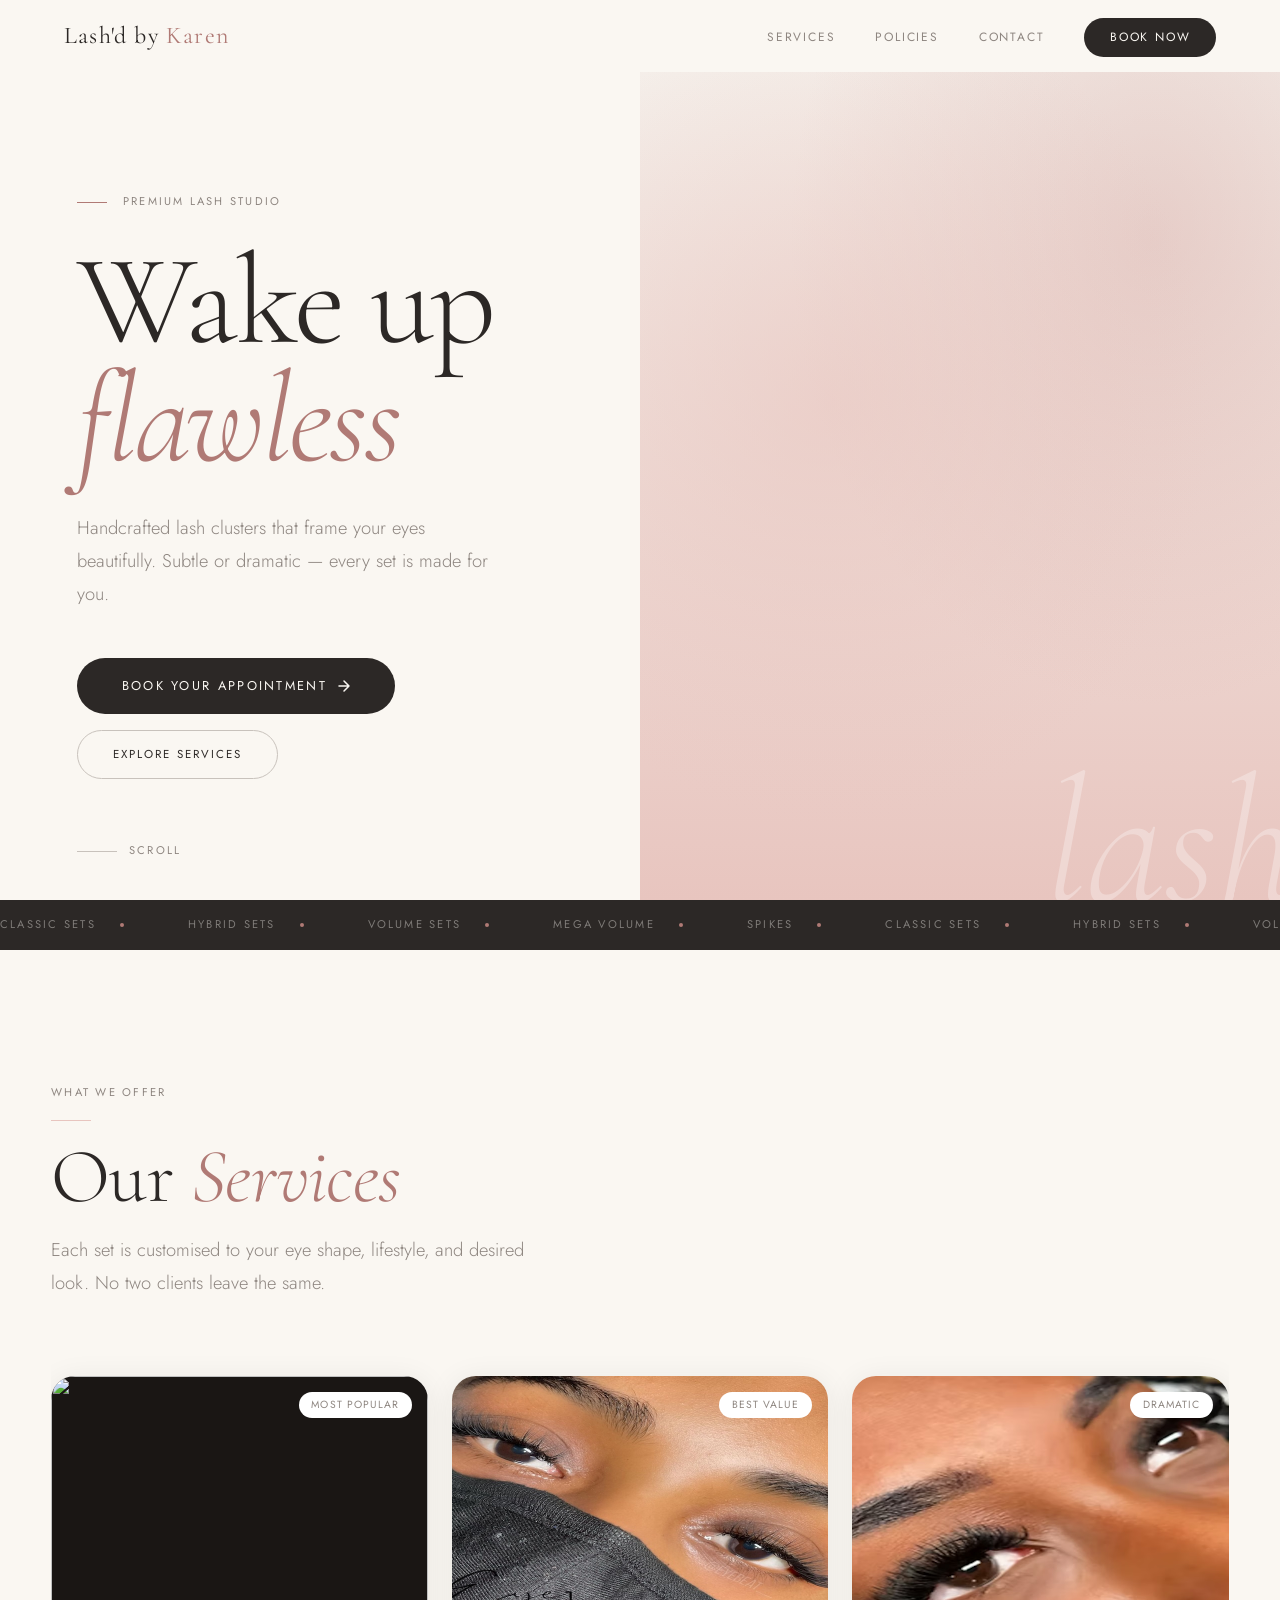
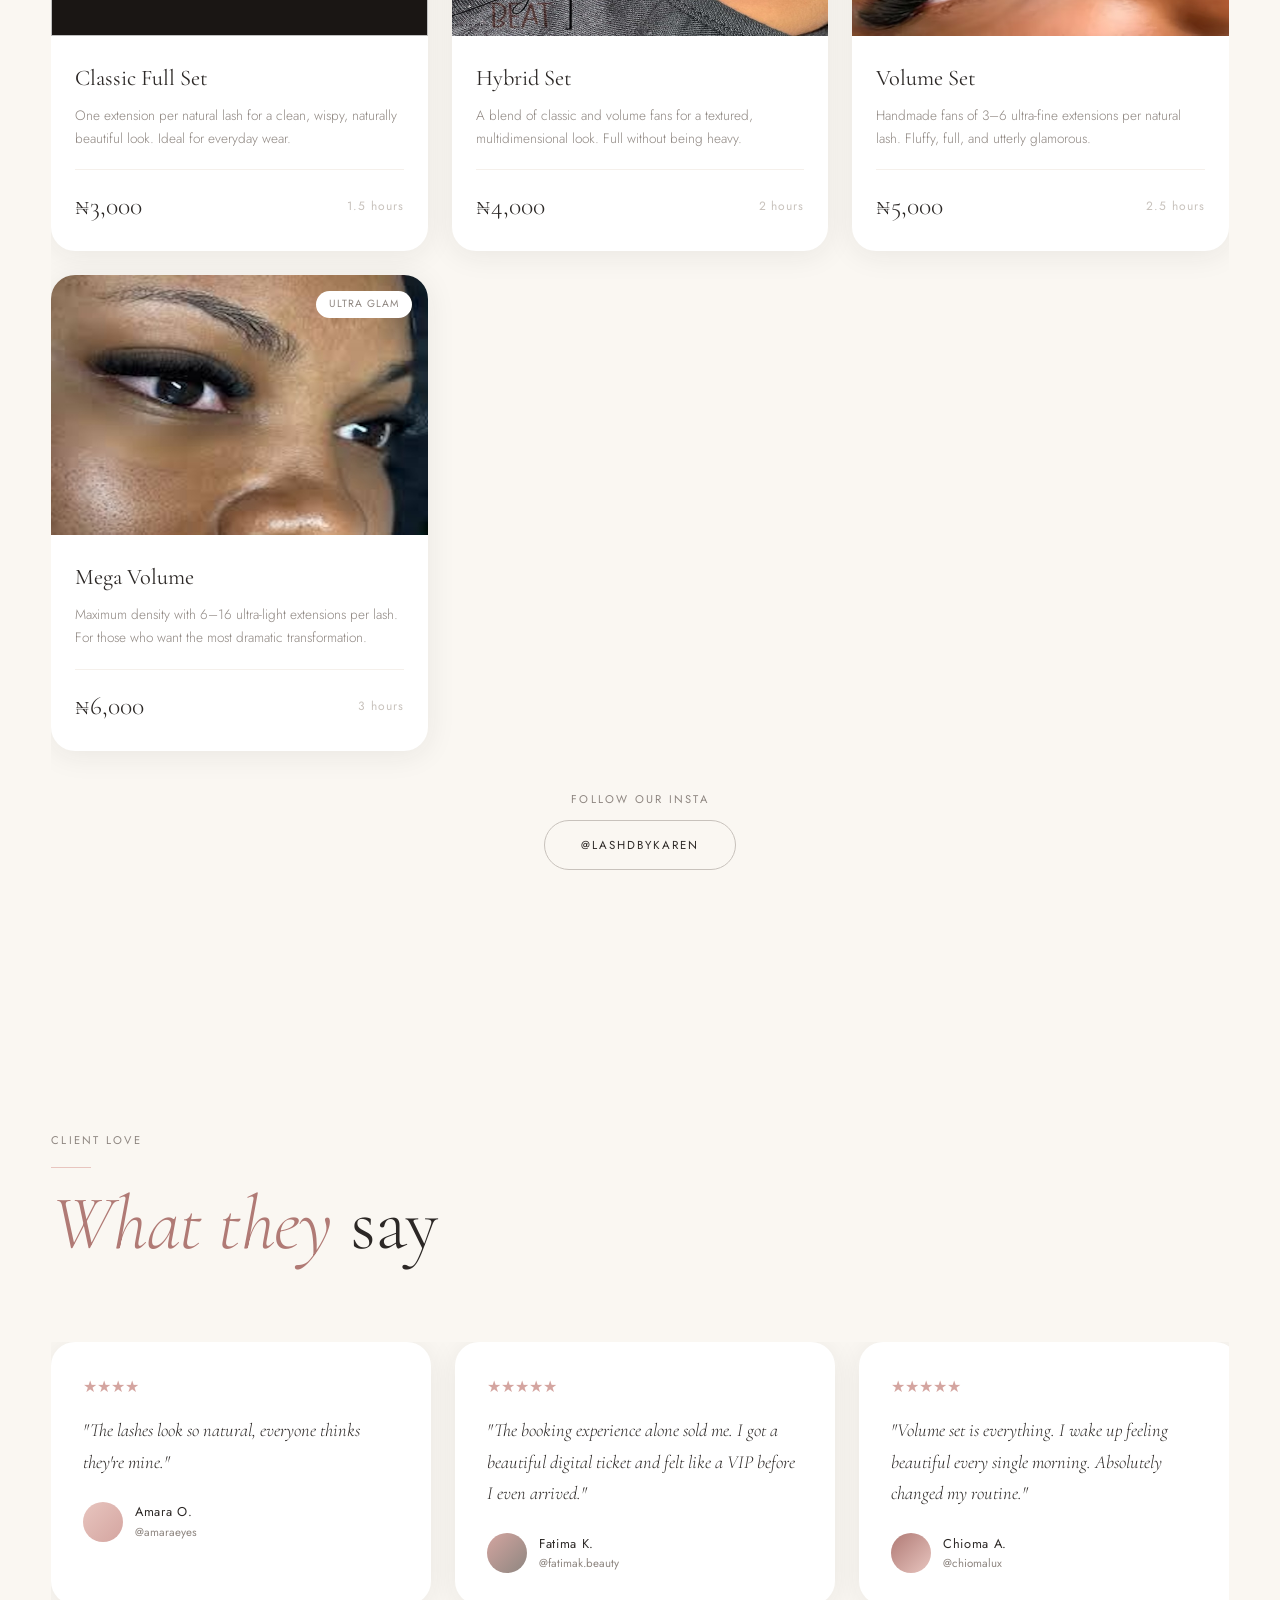
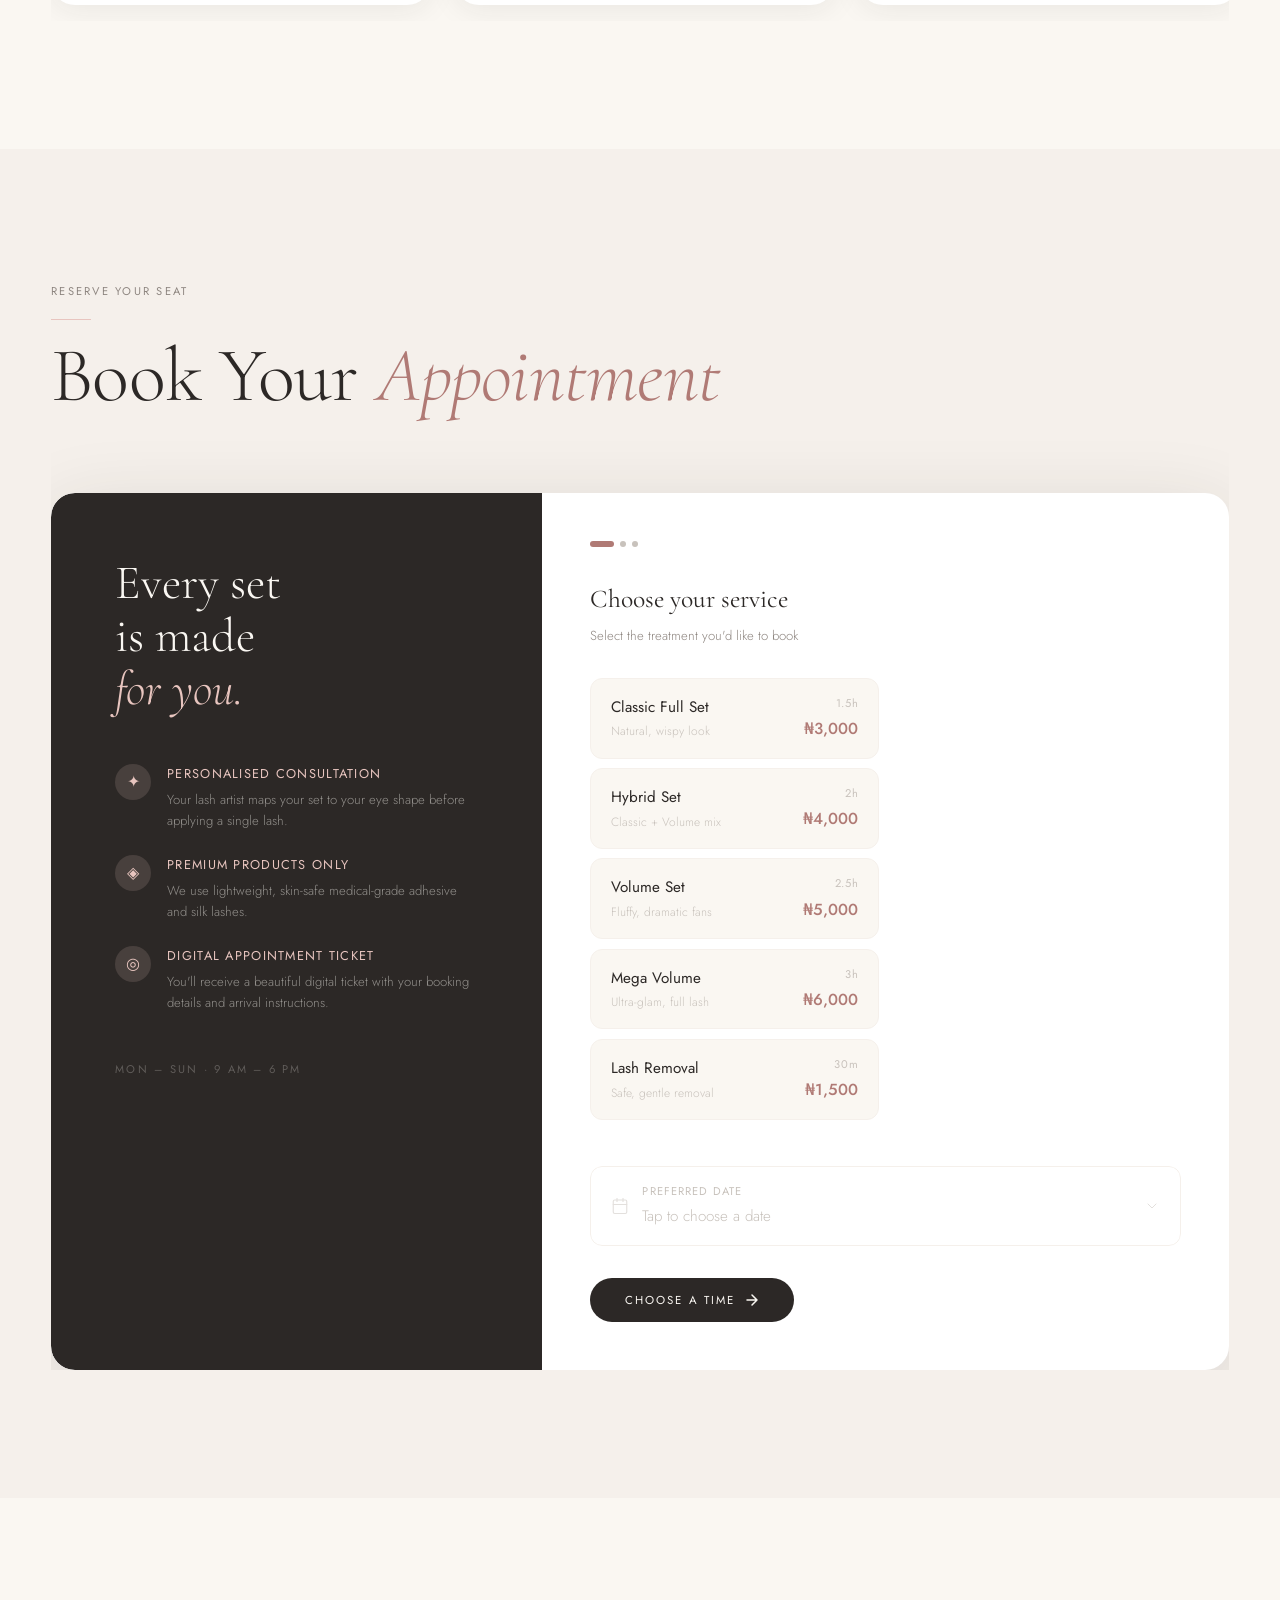
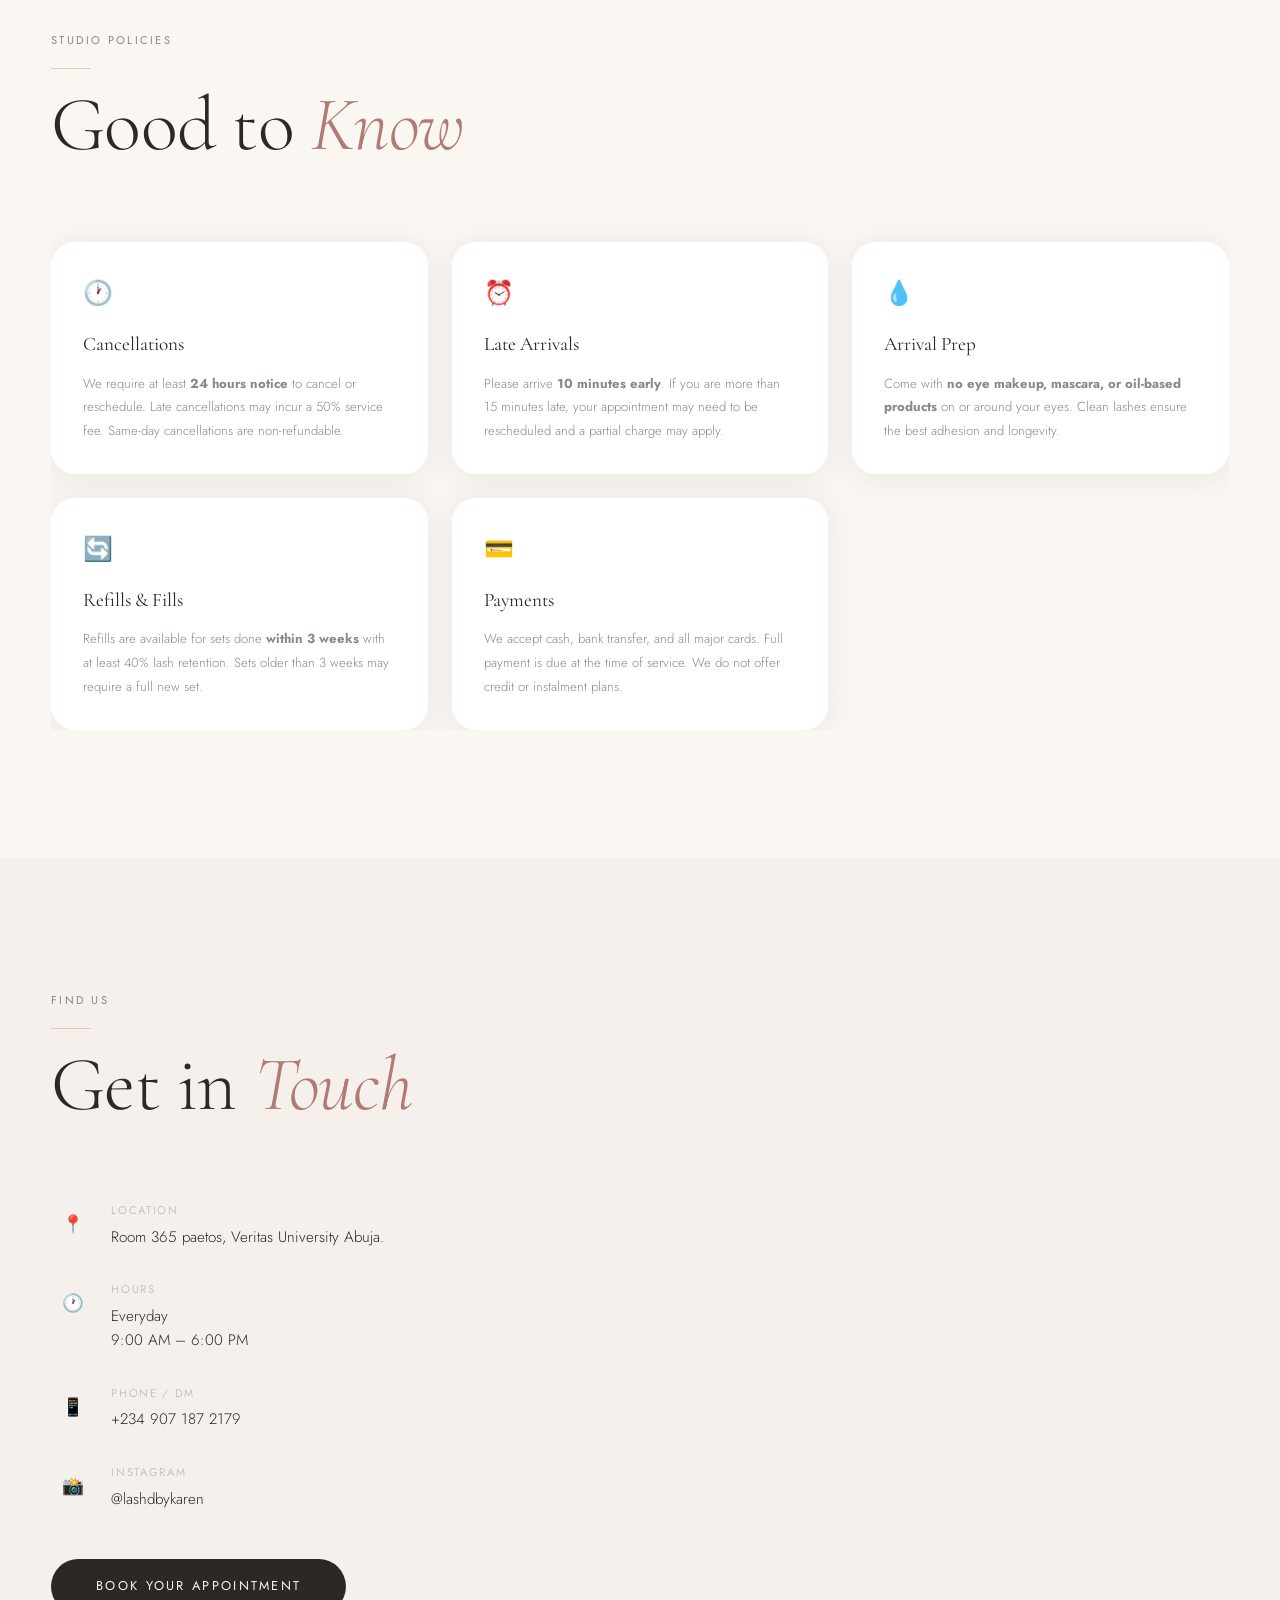
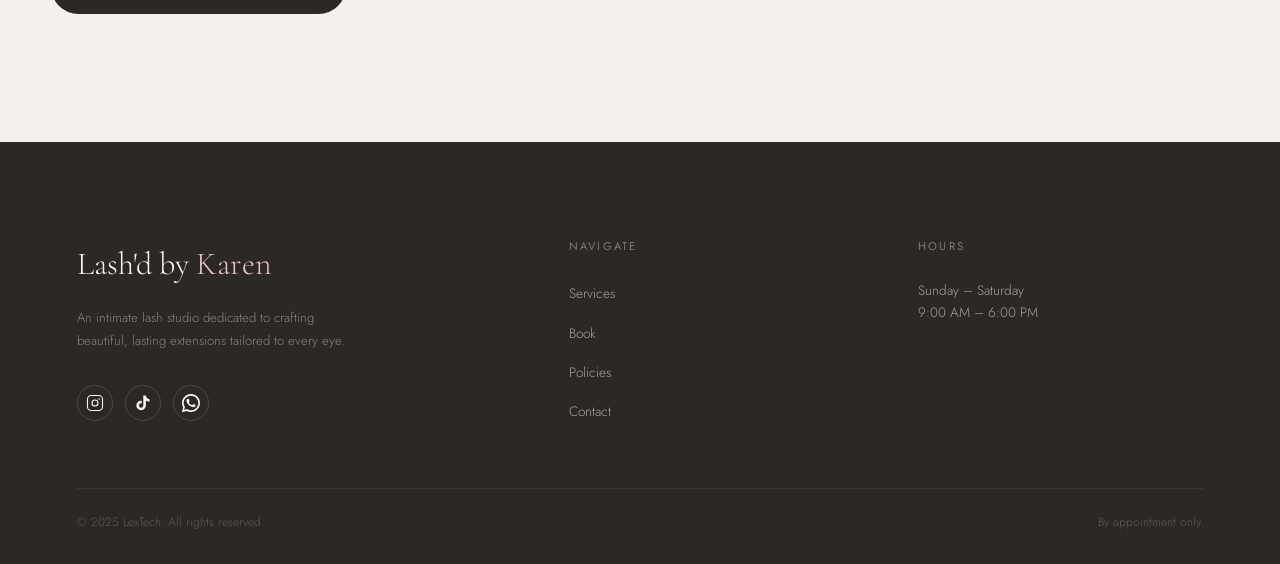
==== commit fcf32393: "Update font loading and social media icons" ====
--- a/index.html
+++ b/index.html
@@ -15,7 +15,9 @@
   <!-- Fonts -->
   <link rel="preconnect" href="https://fonts.googleapis.com">
   <link rel="preconnect" href="https://fonts.gstatic.com" crossorigin>
-  <link href="https://fonts.googleapis.com/css2?family=Cormorant+Garamond:ital,wght@0,300;0,400;0,500;1,300;1,400&family=Jost:wght@200;300;400;500&display=swap" rel="stylesheet">
+  <link rel="preload" as="style" href="https://fonts.googleapis.com/css2?family=Cormorant+Garamond:ital,wght@0,300;0,400;0,500;1,300;1,400&family=Jost:wght@200;300;400;500&display=swap">
+  <link href="https://fonts.googleapis.com/css2?family=Cormorant+Garamond:ital,wght@0,300;0,400;0,500;1,300;1,400&family=Jost:wght@200;300;400;500&display=swap" rel="stylesheet" media="print" onload="this.media='all'">
+  <noscript><link href="https://fonts.googleapis.com/css2?family=Cormorant+Garamond:ital,wght@0,300;0,400;0,500;1,300;1,400&family=Jost:wght@200;300;400;500&display=swap" rel="stylesheet"></noscript>
 
   <!-- Styles -->
   <link rel="stylesheet" href="styles.css">
@@ -127,7 +129,7 @@
 
       <!-- Card 1: Classic Full Set -->
       <div class="service-card reveal reveal-delay-1">
-        <div class="service-card-image" data-image="images/classic.JPG">
+        <div class="service-card-image" data-image="images/classic.jpg">
           <span class="service-tag">Most Popular</span>
         </div>
         <div class="service-card-body">
@@ -549,9 +551,24 @@
         <div class="footer-brand-name">Lash'd by <span>Karen</span></div>
         <p class="footer-brand-desc">An intimate lash studio dedicated to crafting beautiful, lasting extensions tailored to every eye.</p>
         <div class="footer-social">
-          <a href="#" class="footer-social-link" aria-label="Instagram">IG</a>
-          <a href="#" class="footer-social-link" aria-label="TikTok">TT</a>
-          <a href="#" class="footer-social-link" aria-label="WhatsApp">WA</a>
+          <a href="#" class="footer-social-link" aria-label="Instagram">
+            <svg width="18" height="18" viewBox="0 0 24 24" fill="none" stroke="currentColor" stroke-width="1.5" stroke-linecap="round" stroke-linejoin="round">
+              <rect x="2" y="2" width="20" height="20" rx="5" ry="5"/>
+              <circle cx="12" cy="12" r="4"/>
+              <circle cx="17.5" cy="6.5" r="1" fill="currentColor" stroke="none"/>
+            </svg>
+          </a>
+          <a href="#" class="footer-social-link" aria-label="TikTok">
+            <svg width="18" height="18" viewBox="0 0 24 24" fill="currentColor">
+              <path d="M19.59 6.69a4.83 4.83 0 0 1-3.77-4.25V2h-3.45v13.67a2.89 2.89 0 0 1-2.88 2.5 2.89 2.89 0 0 1-2.89-2.89 2.89 2.89 0 0 1 2.89-2.89c.28 0 .54.04.79.1V9.01a6.33 6.33 0 0 0-.79-.05 6.34 6.34 0 0 0-6.34 6.34 6.34 6.34 0 0 0 6.34 6.34 6.34 6.34 0 0 0 6.33-6.34V8.69a8.18 8.18 0 0 0 4.78 1.52V6.75a4.85 4.85 0 0 1-1.01-.06z"/>
+            </svg>
+          </a>
+          <a href="#" class="footer-social-link" aria-label="WhatsApp">
+            <svg width="18" height="18" viewBox="0 0 24 24" fill="currentColor">
+              <path d="M17.472 14.382c-.297-.149-1.758-.867-2.03-.967-.273-.099-.471-.148-.67.15-.197.297-.767.966-.94 1.164-.173.199-.347.223-.644.075-.297-.15-1.255-.463-2.39-1.475-.883-.788-1.48-1.761-1.653-2.059-.173-.297-.018-.458.13-.606.134-.133.298-.347.446-.52.149-.174.198-.298.298-.497.099-.198.05-.371-.025-.52-.075-.149-.669-1.612-.916-2.207-.242-.579-.487-.5-.669-.51-.173-.008-.371-.01-.57-.01-.198 0-.52.074-.792.372-.272.297-1.04 1.016-1.04 2.479 0 1.462 1.065 2.875 1.213 3.074.149.198 2.096 3.2 5.077 4.487.709.306 1.262.489 1.694.625.712.227 1.36.195 1.871.118.571-.085 1.758-.719 2.006-1.413.248-.694.248-1.289.173-1.413-.074-.124-.272-.198-.57-.347z"/>
+              <path d="M12 0C5.373 0 0 5.373 0 12c0 2.127.558 4.126 1.534 5.857L.054 23.25a.75.75 0 0 0 .922.922l5.393-1.48A11.934 11.934 0 0 0 12 24c6.627 0 12-5.373 12-12S18.627 0 12 0zm0 21.75a9.725 9.725 0 0 1-4.989-1.373l-.358-.214-3.717 1.02 1.02-3.717-.214-.358A9.725 9.725 0 0 1 2.25 12C2.25 6.615 6.615 2.25 12 2.25S21.75 6.615 21.75 12 17.385 21.75 12 21.75z"/>
+            </svg>
+          </a>
         </div>
       </div>
 
--- a/styles.css
+++ b/styles.css
@@ -764,6 +764,43 @@
   width: 100%;
   max-width: 100%;
   box-sizing: border-box;
+}
+
+/* ── Bookings closed state ──────────────────────────────── */
+.bookings-closed-msg {
+  display: flex;
+  flex-direction: column;
+  align-items: center;
+  justify-content: center;
+  text-align: center;
+  padding: 5rem 2rem;
+  background: white;
+  border-radius: var(--radius-lg);
+  box-shadow: var(--shadow-float);
+  width: 100%;
+}
+
+.bookings-closed-icon {
+  font-size: 2rem;
+  color: var(--deep-rose);
+  margin-bottom: 1.5rem;
+  opacity: 0.6;
+}
+
+.bookings-closed-title {
+  font-family: var(--font-display);
+  font-size: clamp(1.6rem, 3vw, 2.4rem);
+  font-weight: 300;
+  color: var(--charcoal);
+  margin-bottom: 1rem;
+  line-height: 1.3;
+}
+
+.bookings-closed-text {
+  font-size: 0.95rem;
+  color: var(--mid-gray);
+  line-height: 1.8;
+  max-width: 400px;
 }
 
 .booking-sidebar {
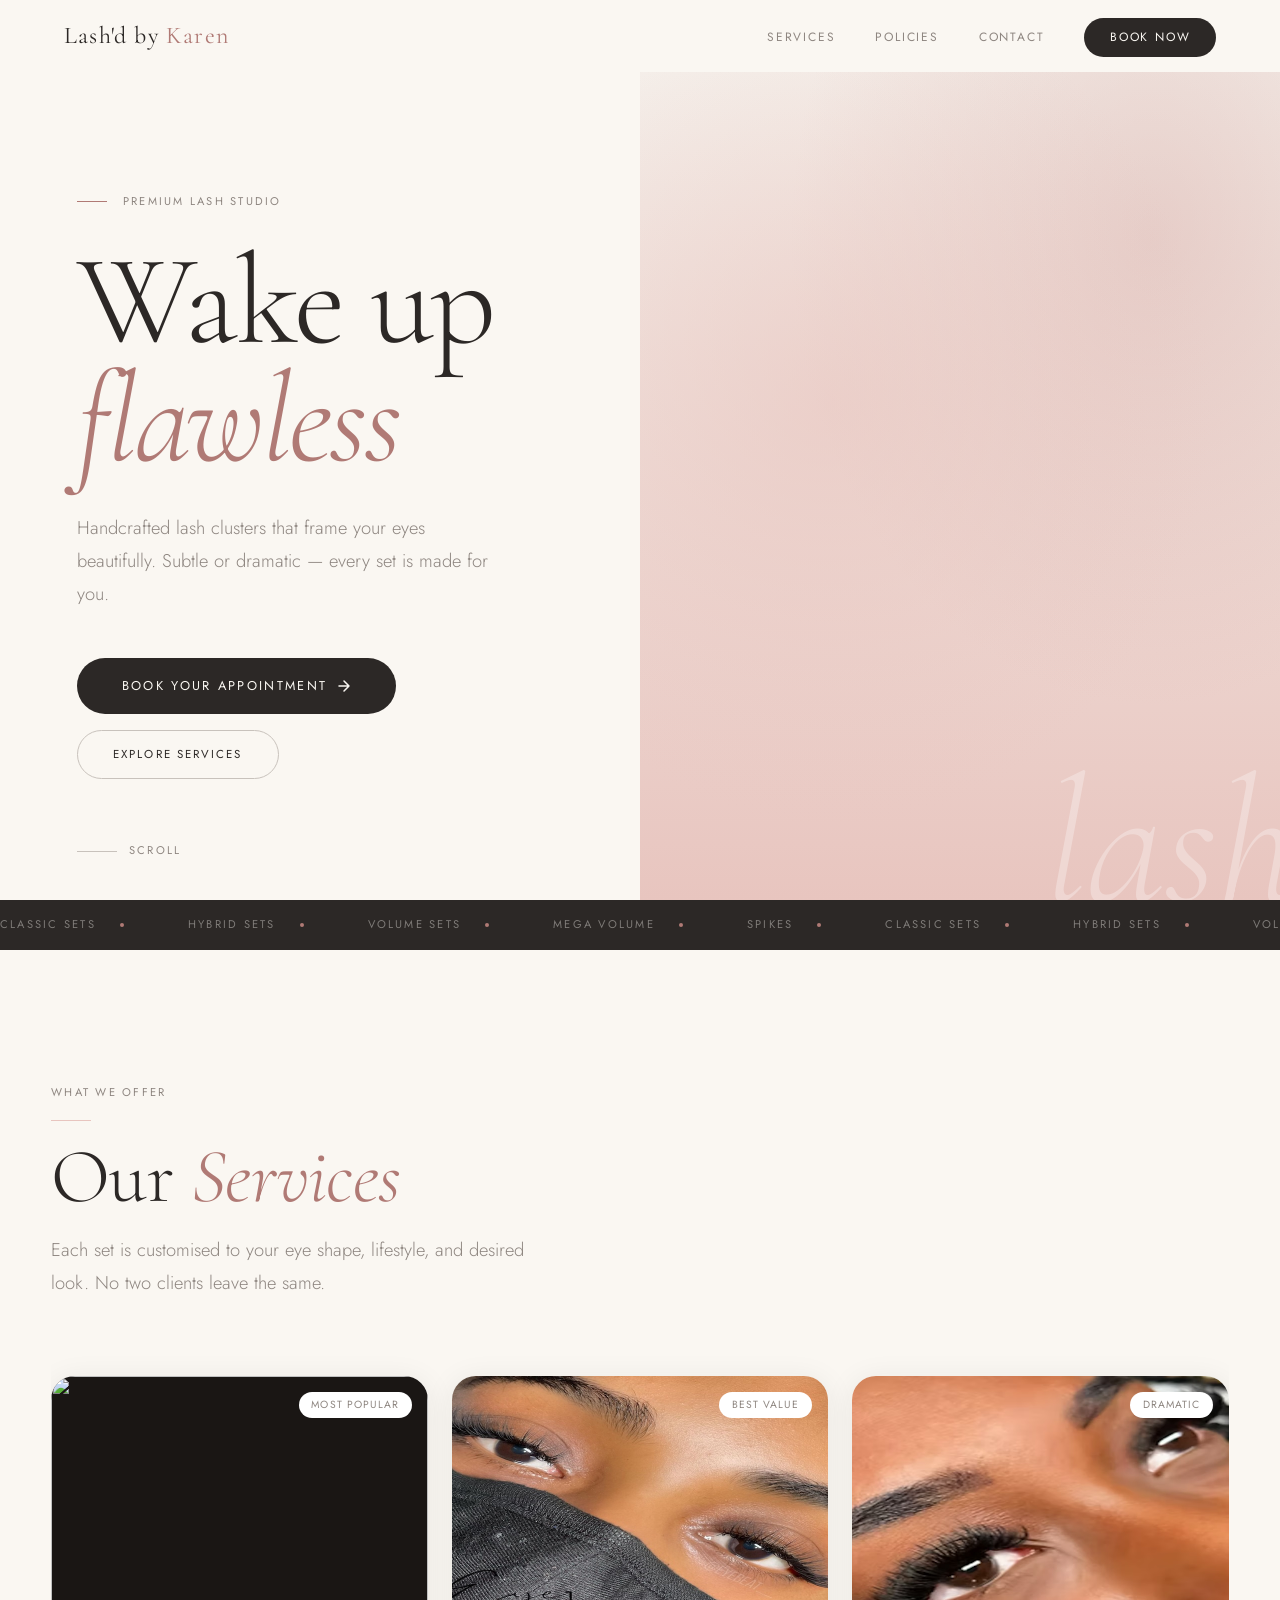
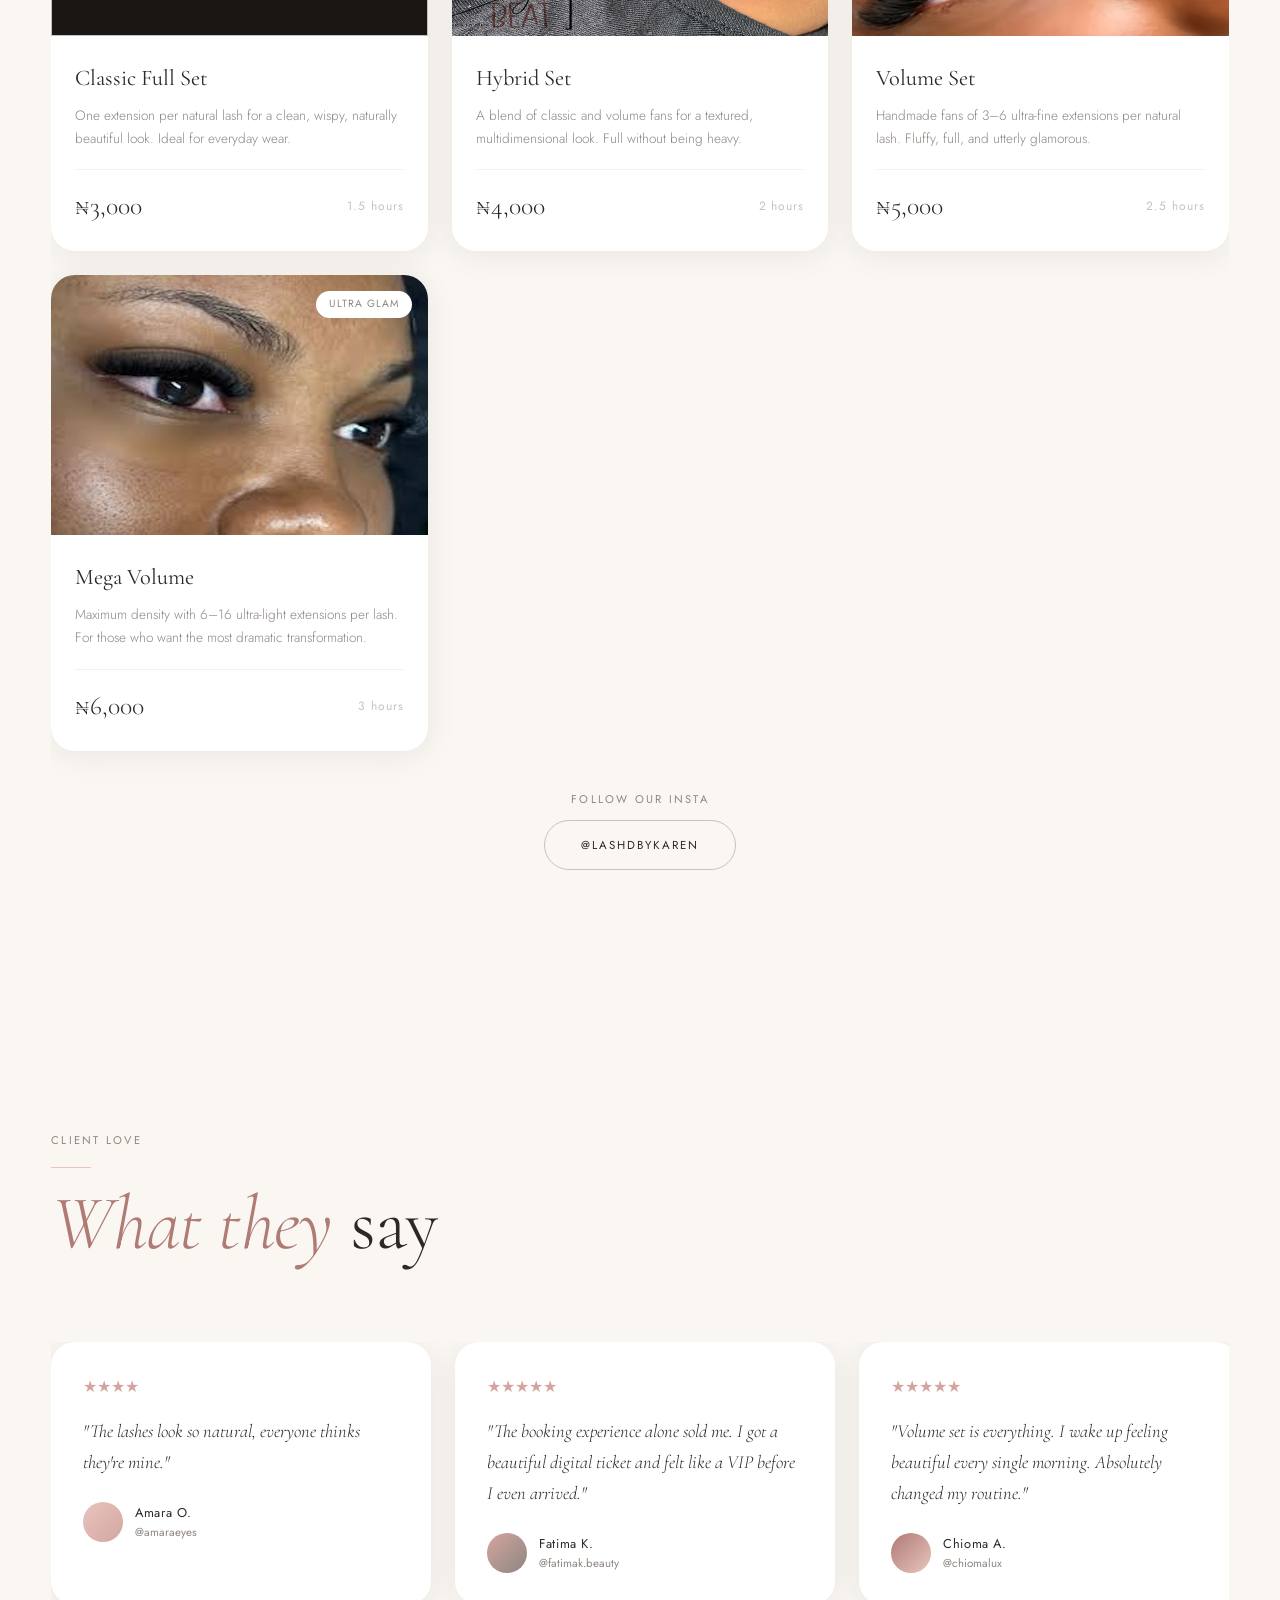
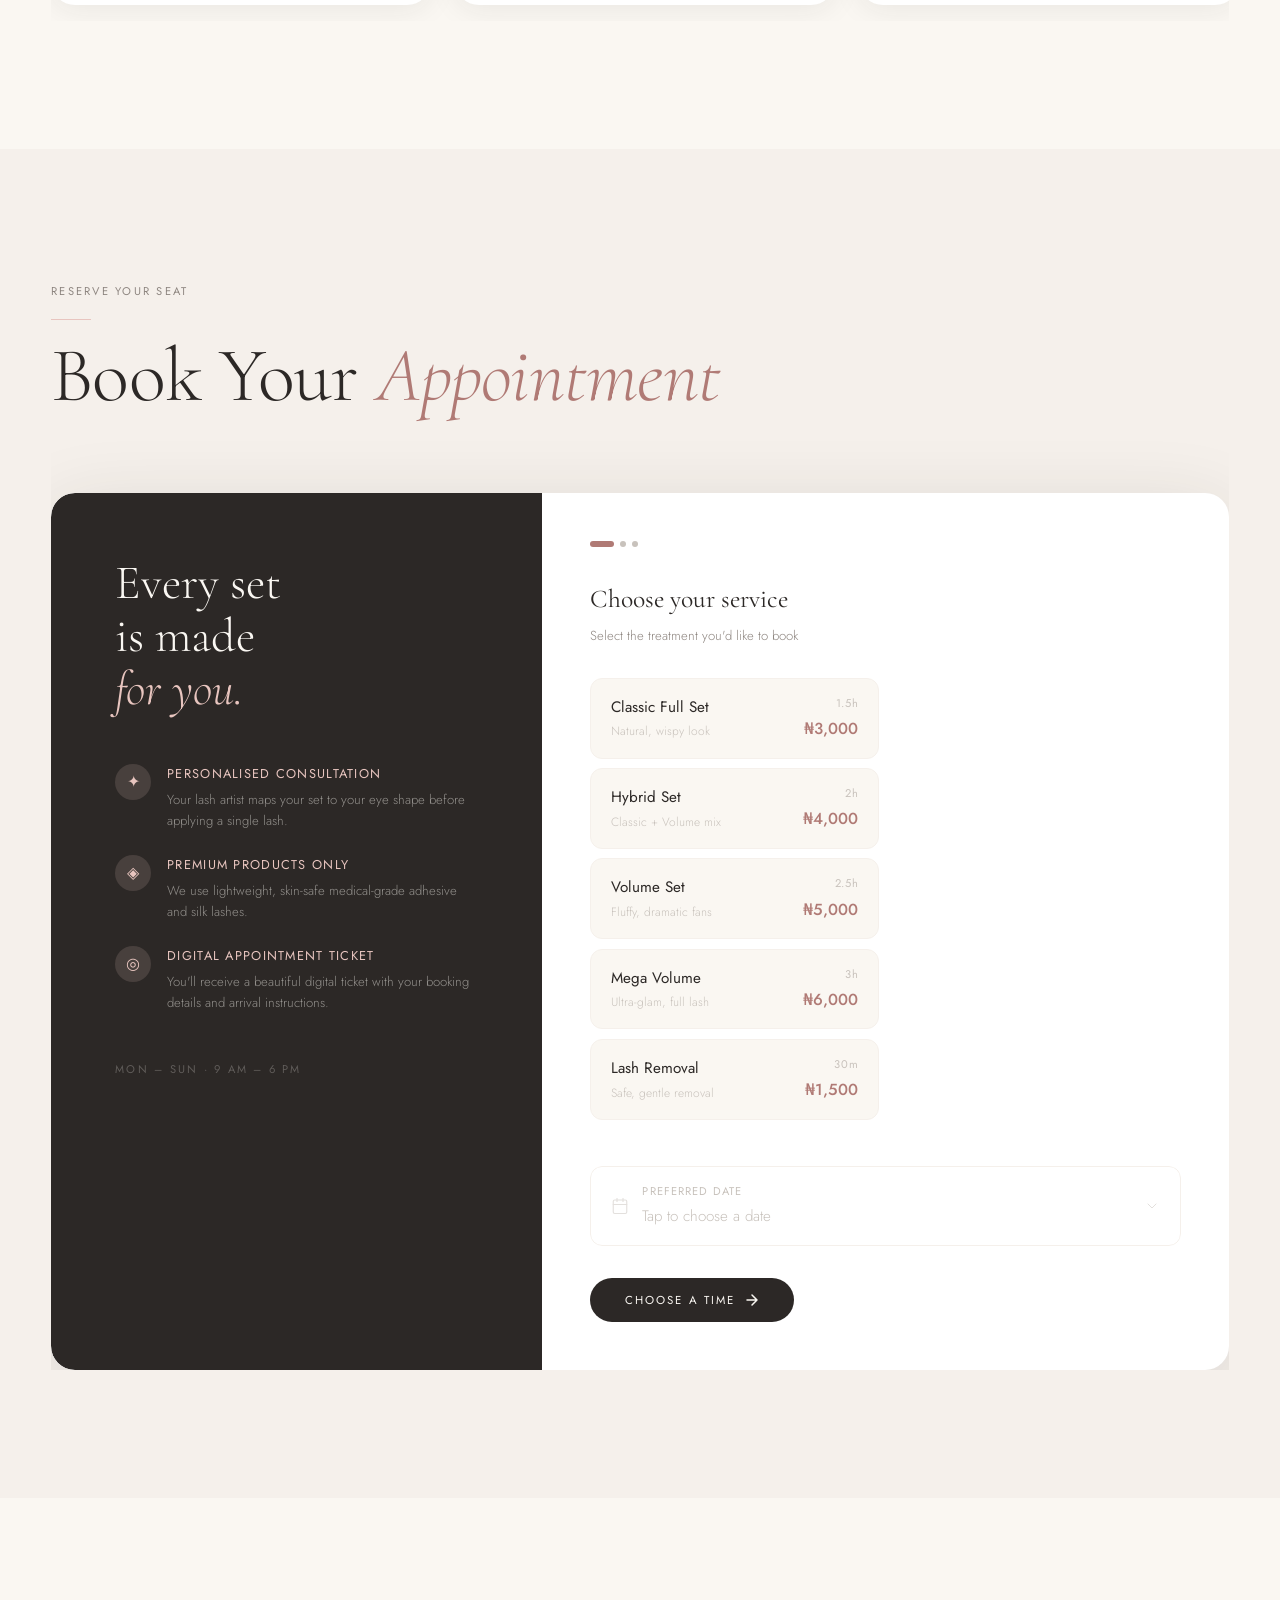
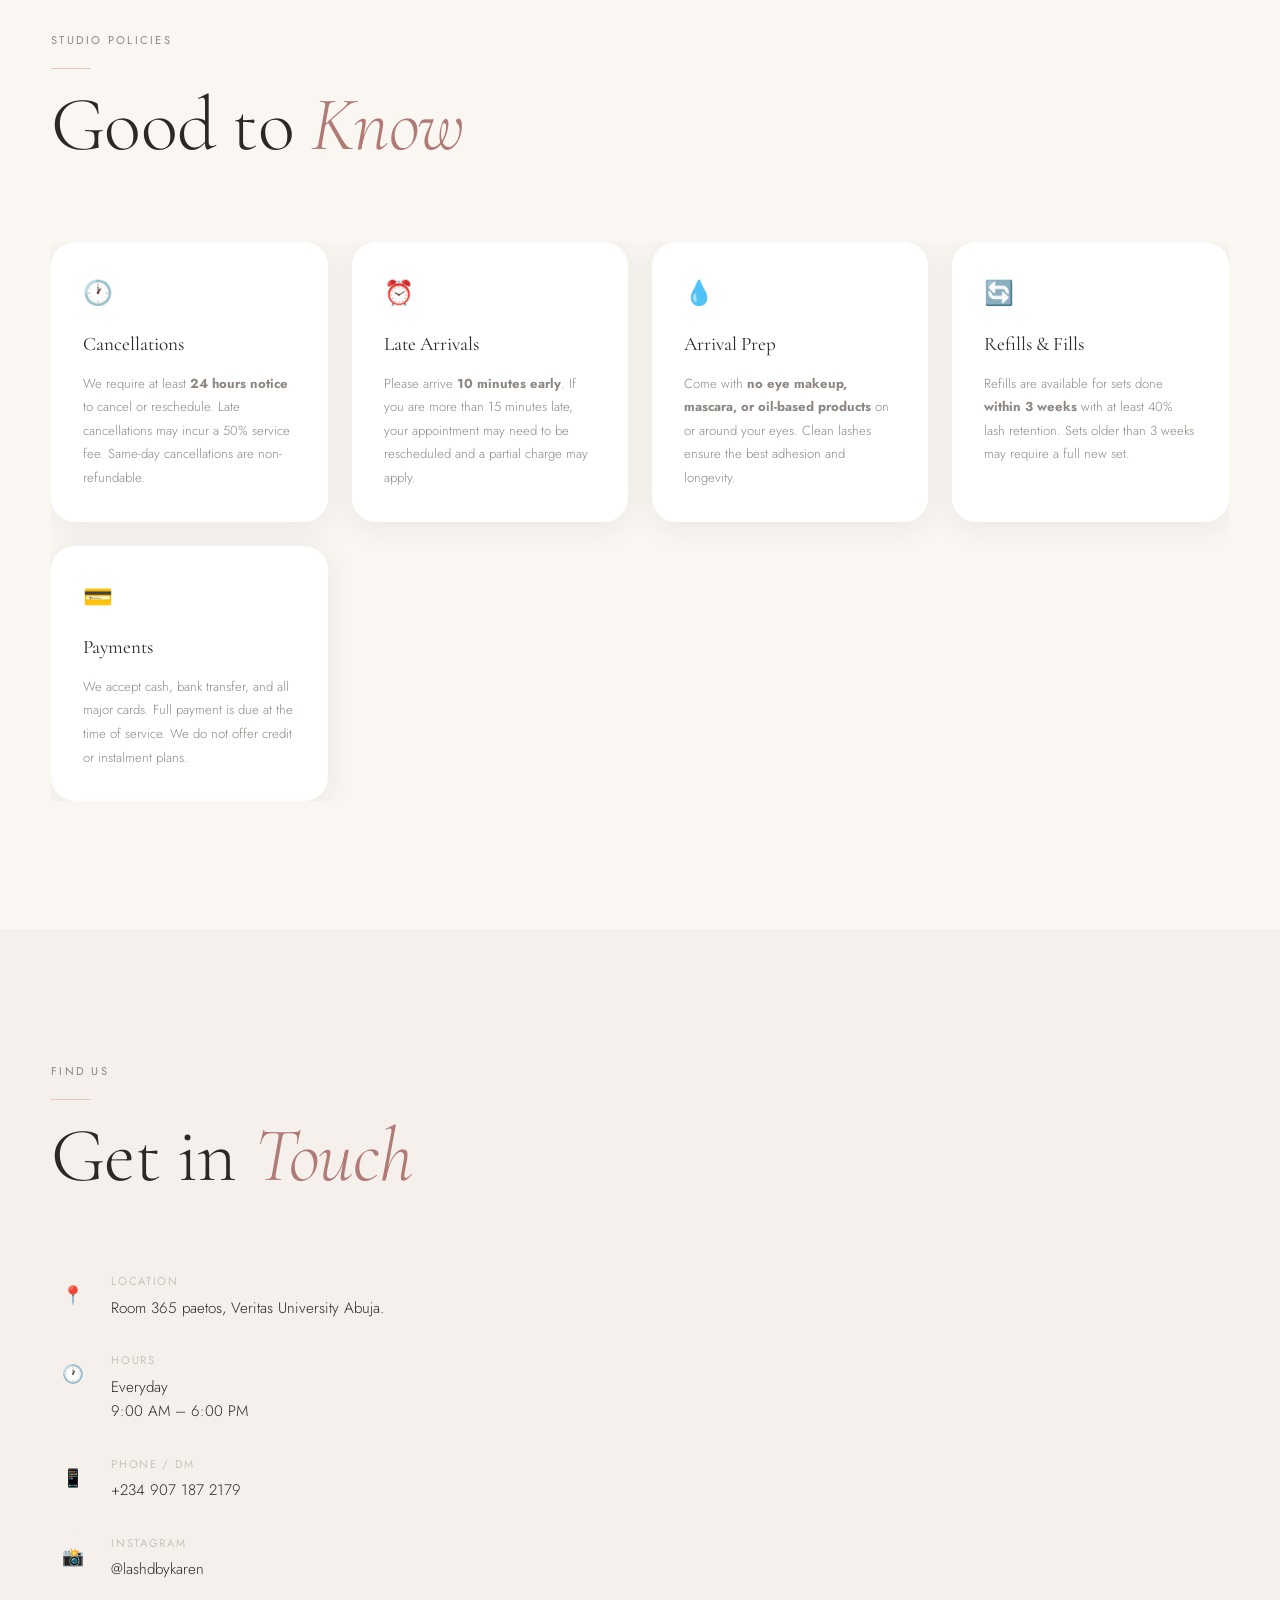
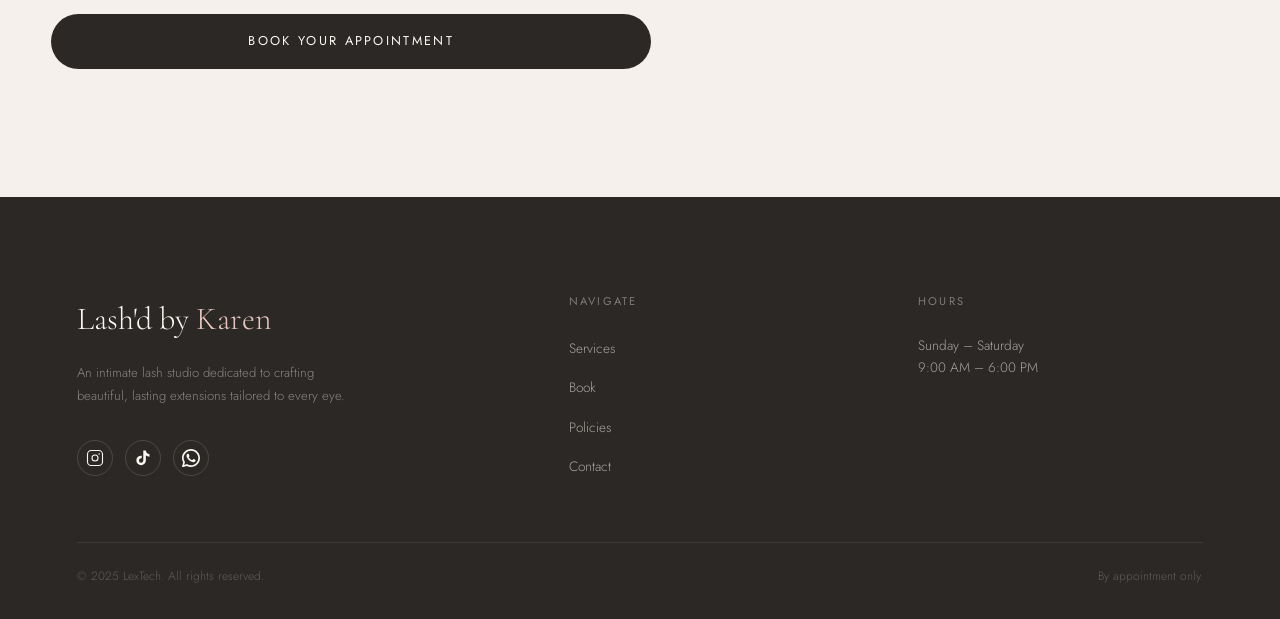
==== commit 97a7d1df: "Improve appointment link style and format HTML Updated the appointment link style for better visibil" ====
--- a/index.html
+++ b/index.html
@@ -532,7 +532,7 @@
           </div>
         </div>
 
-        <a href="#book" class="btn btn-dark btn-lg" style="margin-top:1rem">
+        <a href="#book" class="btn btn-dark btn-lg" style="margin-top:1rem;display:block;text-align:center">
           Book Your Appointment
         </a>
       </div>
--- a/styles.css
+++ b/styles.css
@@ -3,7 +3,7 @@
    Design System: Soft Luxury / Editorial Beauty
    ============================================================ */
 
-@import url('https://fonts.googleapis.com/css2?family=Cormorant+Garamond:ital,wght@0,300;0,400;0,500;1,300;1,400&family=Jost:wght@200;300;400;500&display=swap');
+/* Fonts loaded non-blocking via <link> in HTML — no @import needed */
 
 /* ─── CSS Variables ───────────────────────────────────────── */
 :root {
@@ -698,6 +698,8 @@
   scrollbar-width: none;
   -ms-overflow-style: none;
   padding-bottom: 1rem;
+  contain: layout style;
+  -webkit-overflow-scrolling: touch;
 }
 
 .testimonials-track::-webkit-scrollbar {
@@ -1596,8 +1598,9 @@
 /* ─── Policies Section ────────────────────────────────────── */
 .policies-grid {
   display: grid;
-  grid-template-columns: repeat(auto-fill, minmax(min(100%, 280px), 1fr));
+  grid-template-columns: repeat(auto-fill, minmax(min(100%, 260px), 1fr));
   gap: 1.5rem;
+  overflow: hidden;
 }
 
 .policy-card {
@@ -1605,6 +1608,7 @@
   border-radius: var(--radius-lg);
   padding: 2rem;
   box-shadow: var(--shadow-soft);
+  min-width: 0;
 }
 
 .policy-icon {
@@ -1630,9 +1634,10 @@
 /* ─── Contact Section ─────────────────────────────────────── */
 .contact-grid {
   display: grid;
-  grid-template-columns: 1fr 1fr;
+  grid-template-columns: 1fr;
   gap: 4rem;
   align-items: start;
+  max-width: 600px;
 }
 
 .contact-info-item {
@@ -1811,6 +1816,8 @@
   display: flex;
   width: max-content;
   animation: marquee 20s linear infinite;
+  will-change: transform;
+  contain: layout style;
 }
 
 .marquee-item {
@@ -1881,11 +1888,13 @@
   opacity: 0;
   transform: translateY(32px);
   transition: opacity 0.7s ease, transform 0.7s ease;
+  will-change: opacity, transform;
 }
 
 .reveal.in-view {
   opacity: 1;
   transform: translateY(0);
+  will-change: auto; /* release after animation completes */
 }
 
 .reveal-delay-1 { transition-delay: 0.1s; }
@@ -1951,11 +1960,6 @@
     grid-column: 1 / -1;
   }
 
-  .contact-grid {
-    grid-template-columns: 1fr;
-    gap: 2.5rem;
-  }
-
   .gallery-grid {
     grid-template-columns: repeat(6, 1fr);
   }
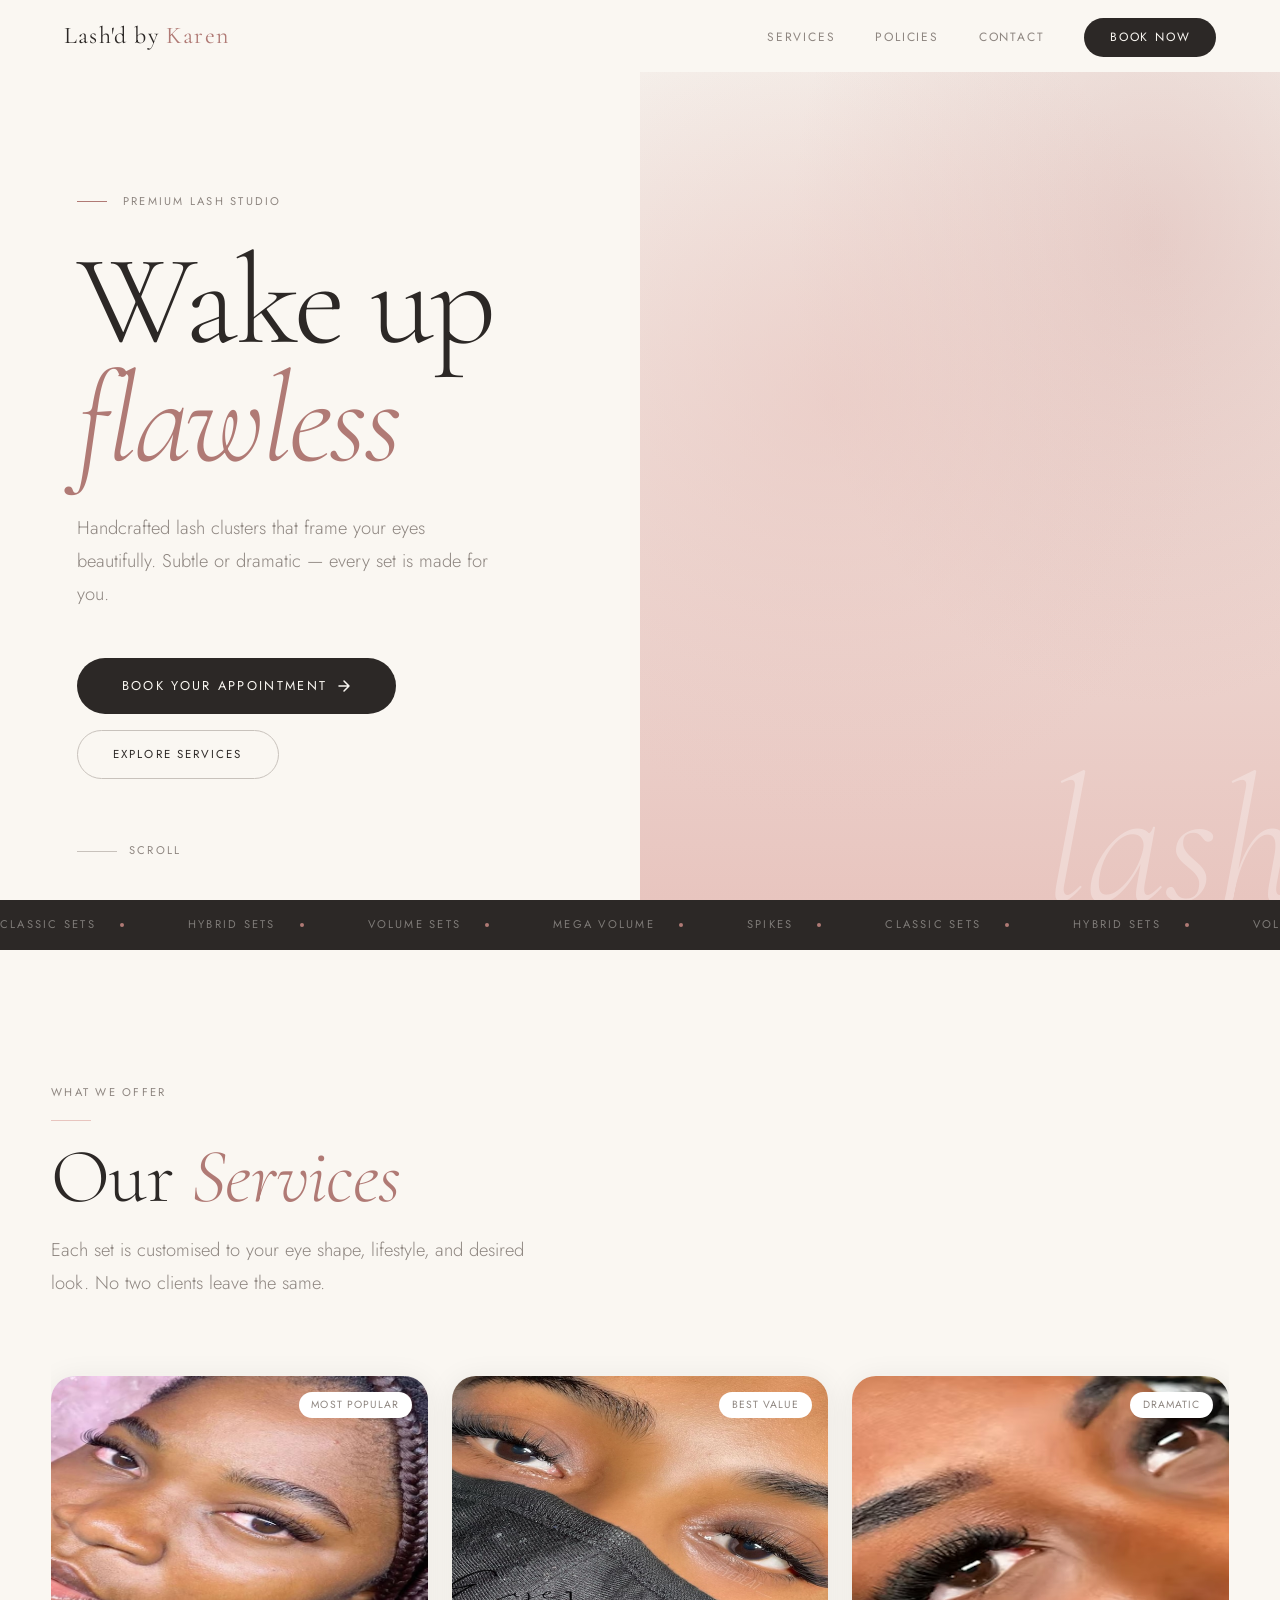
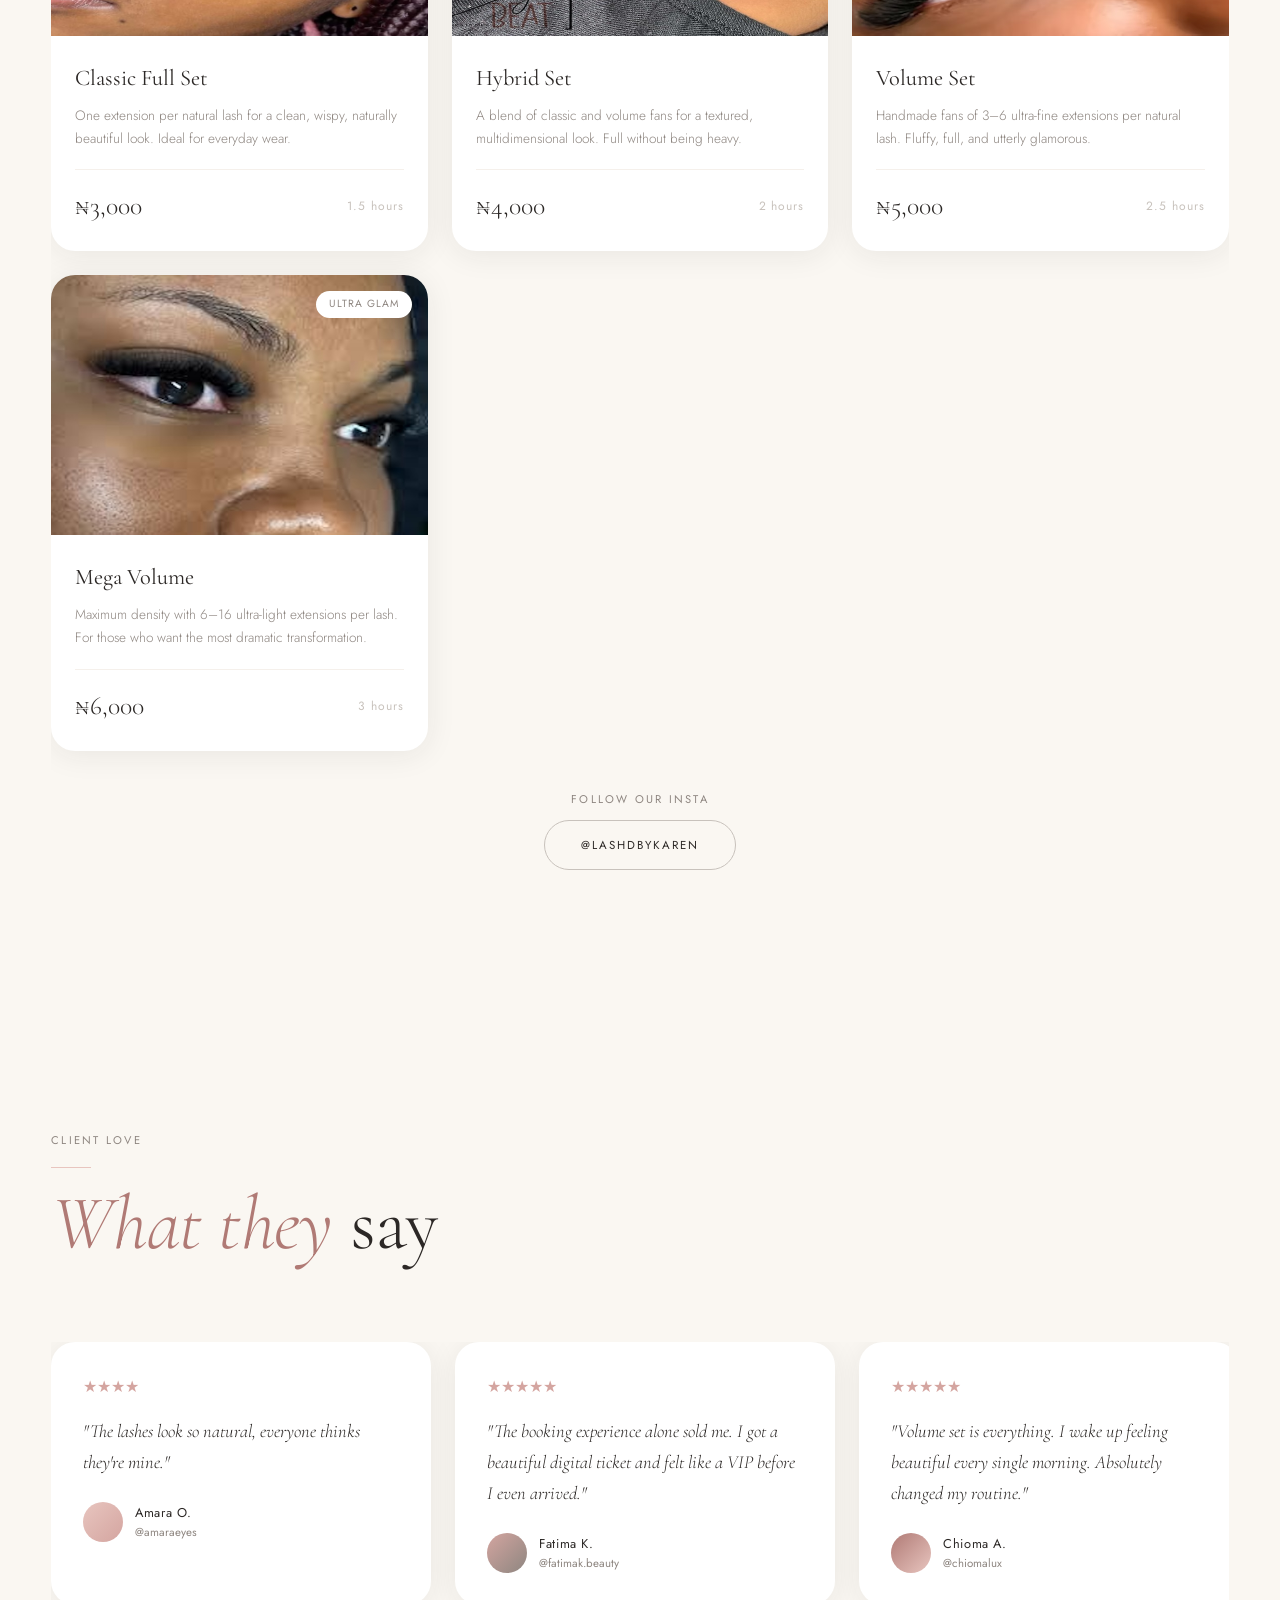
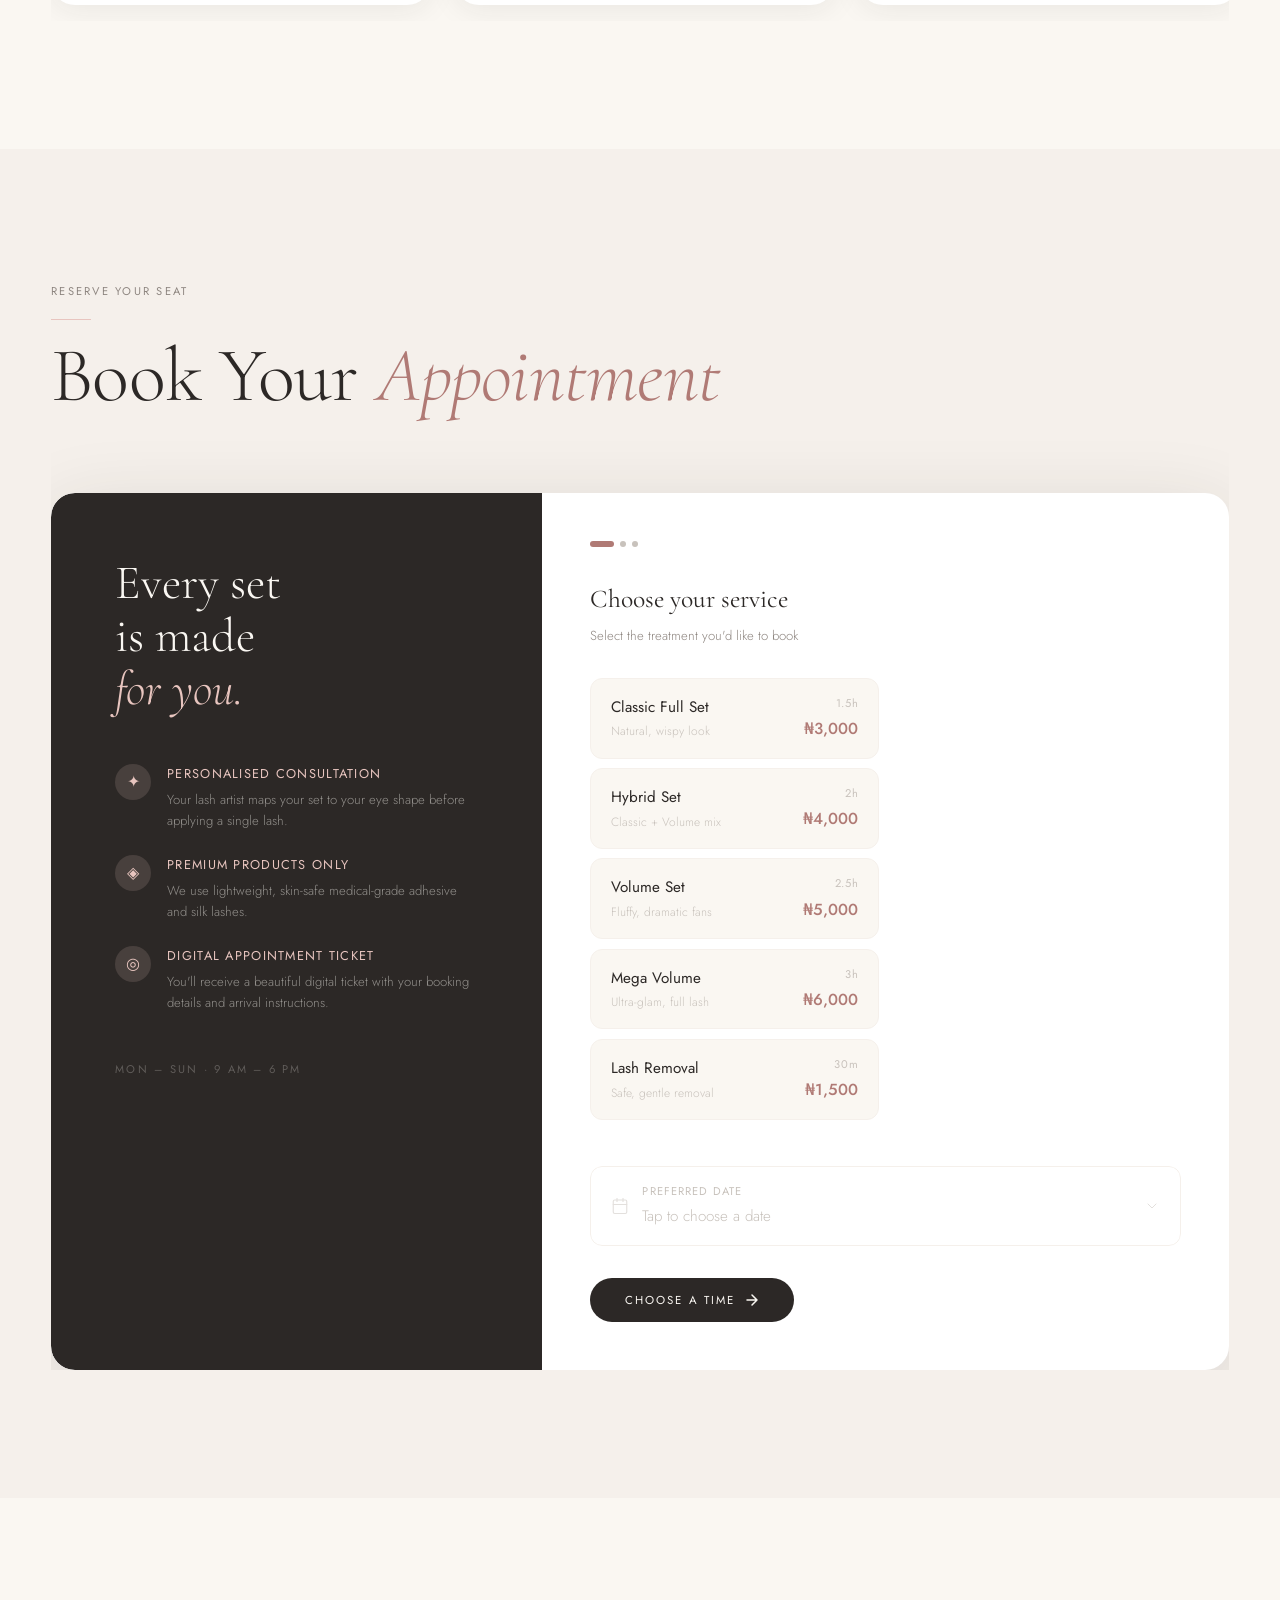
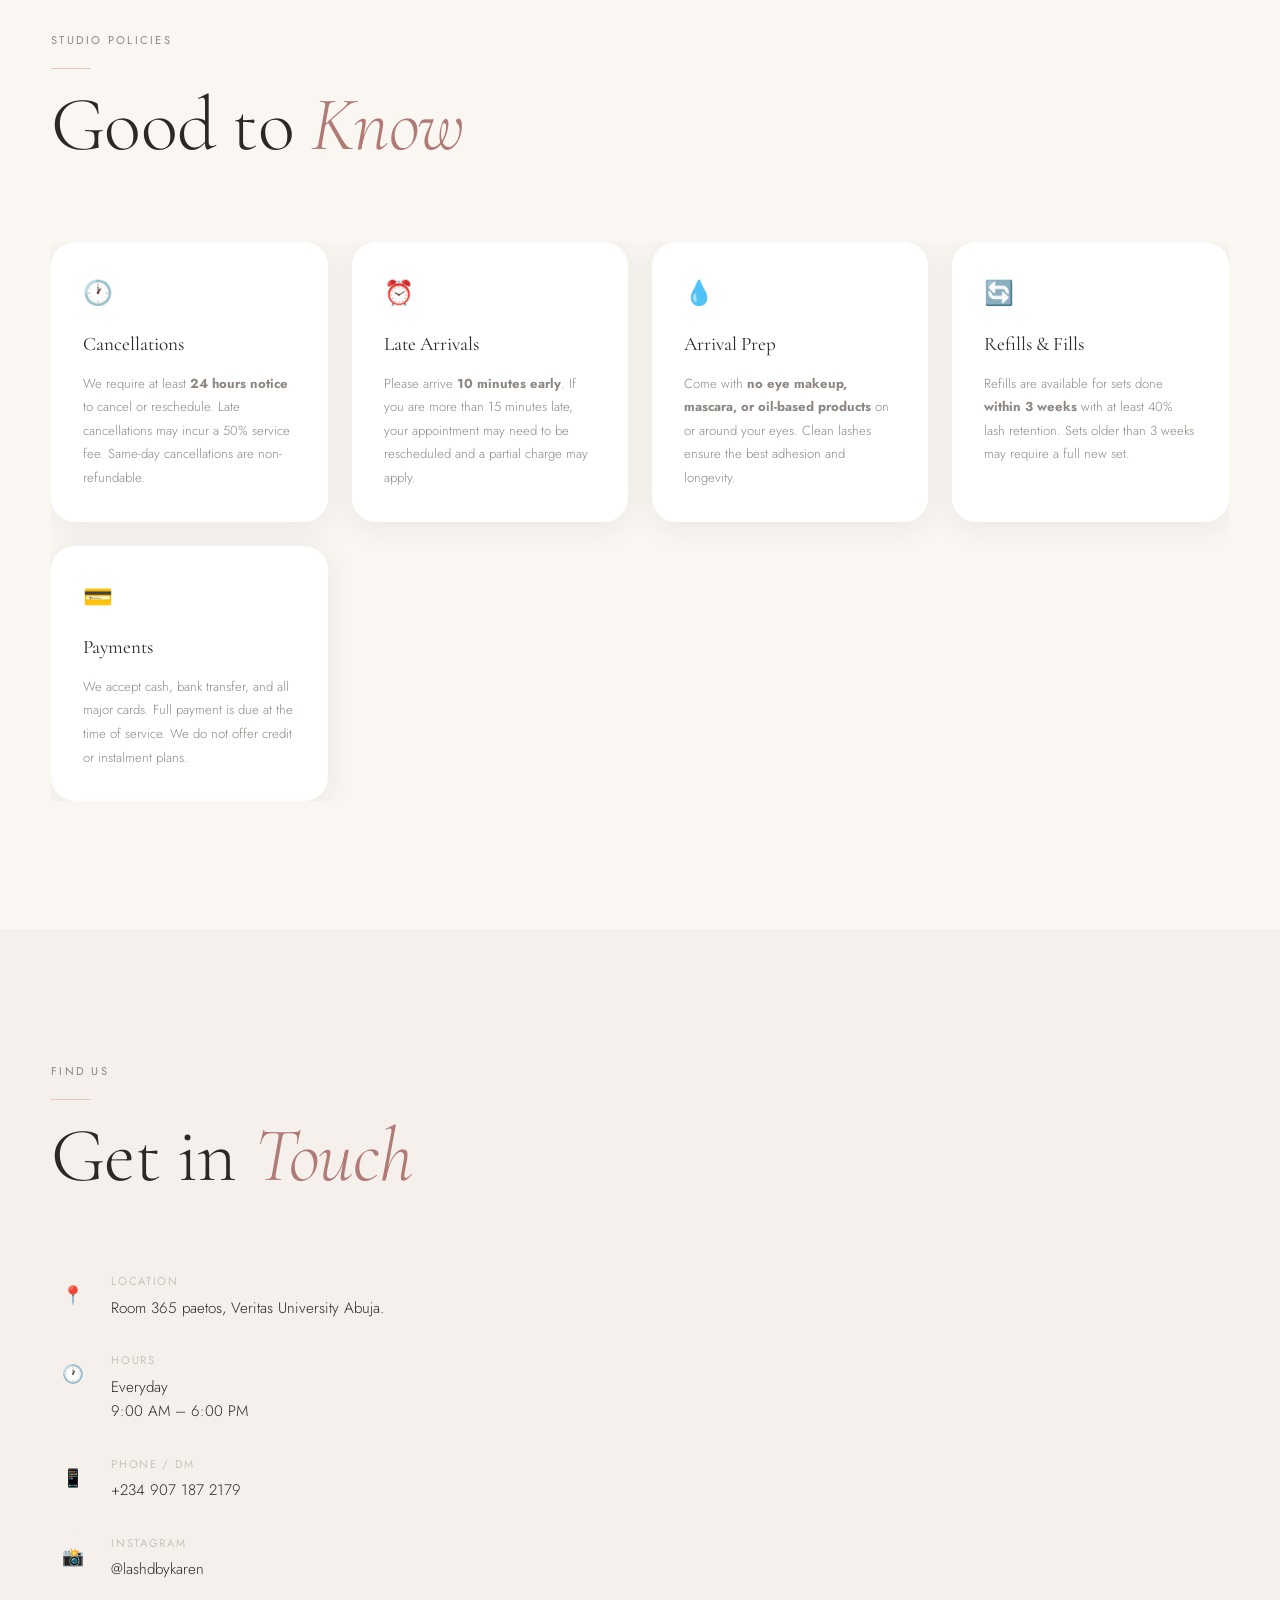
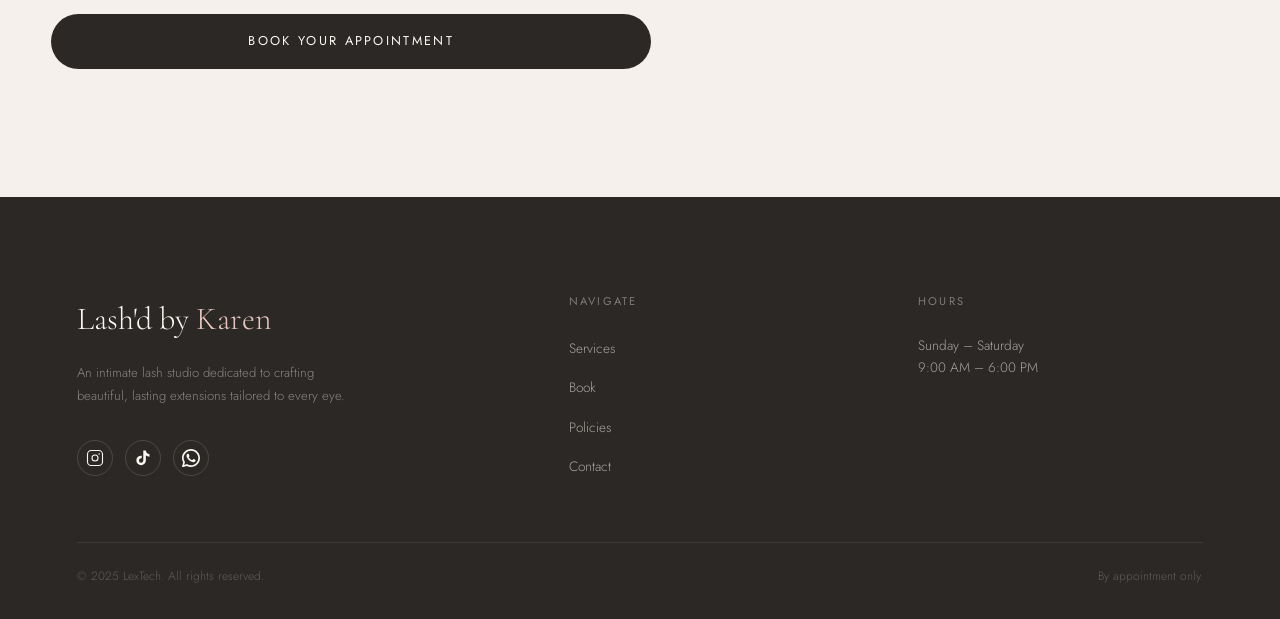
==== commit a5b24263: "Change image file extension from .jpg to .JPG" ====
--- a/index.html
+++ b/index.html
@@ -129,7 +129,7 @@
 
       <!-- Card 1: Classic Full Set -->
       <div class="service-card reveal reveal-delay-1">
-        <div class="service-card-image" data-image="images/classic.jpg">
+        <div class="service-card-image" data-image="images/classic.JPG">
           <span class="service-tag">Most Popular</span>
         </div>
         <div class="service-card-body">
--- a/styles.css
+++ b/styles.css
@@ -280,6 +280,8 @@
   border-radius: var(--radius-pill);
   transition: all var(--transition-smooth);
   white-space: nowrap;
+  max-width: 100%;
+  box-sizing: border-box;
 }
 
 .btn-dark {
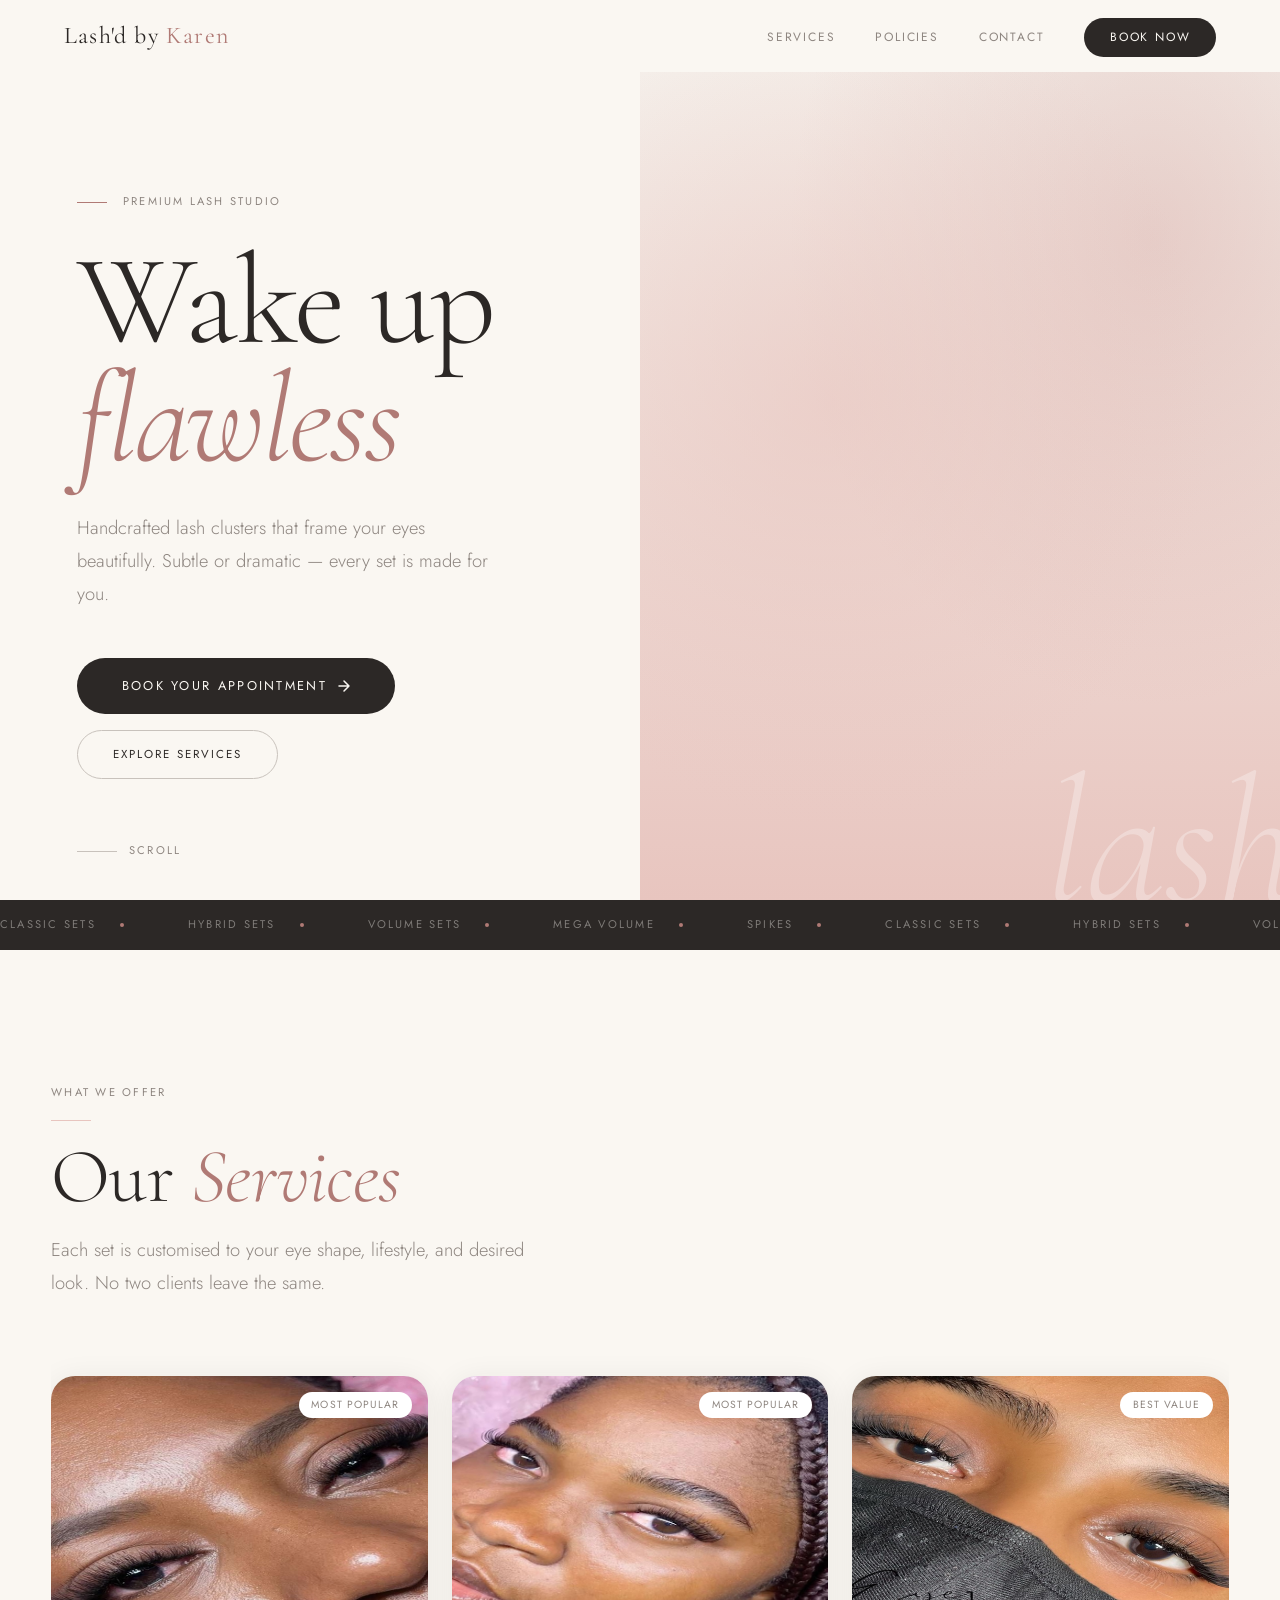
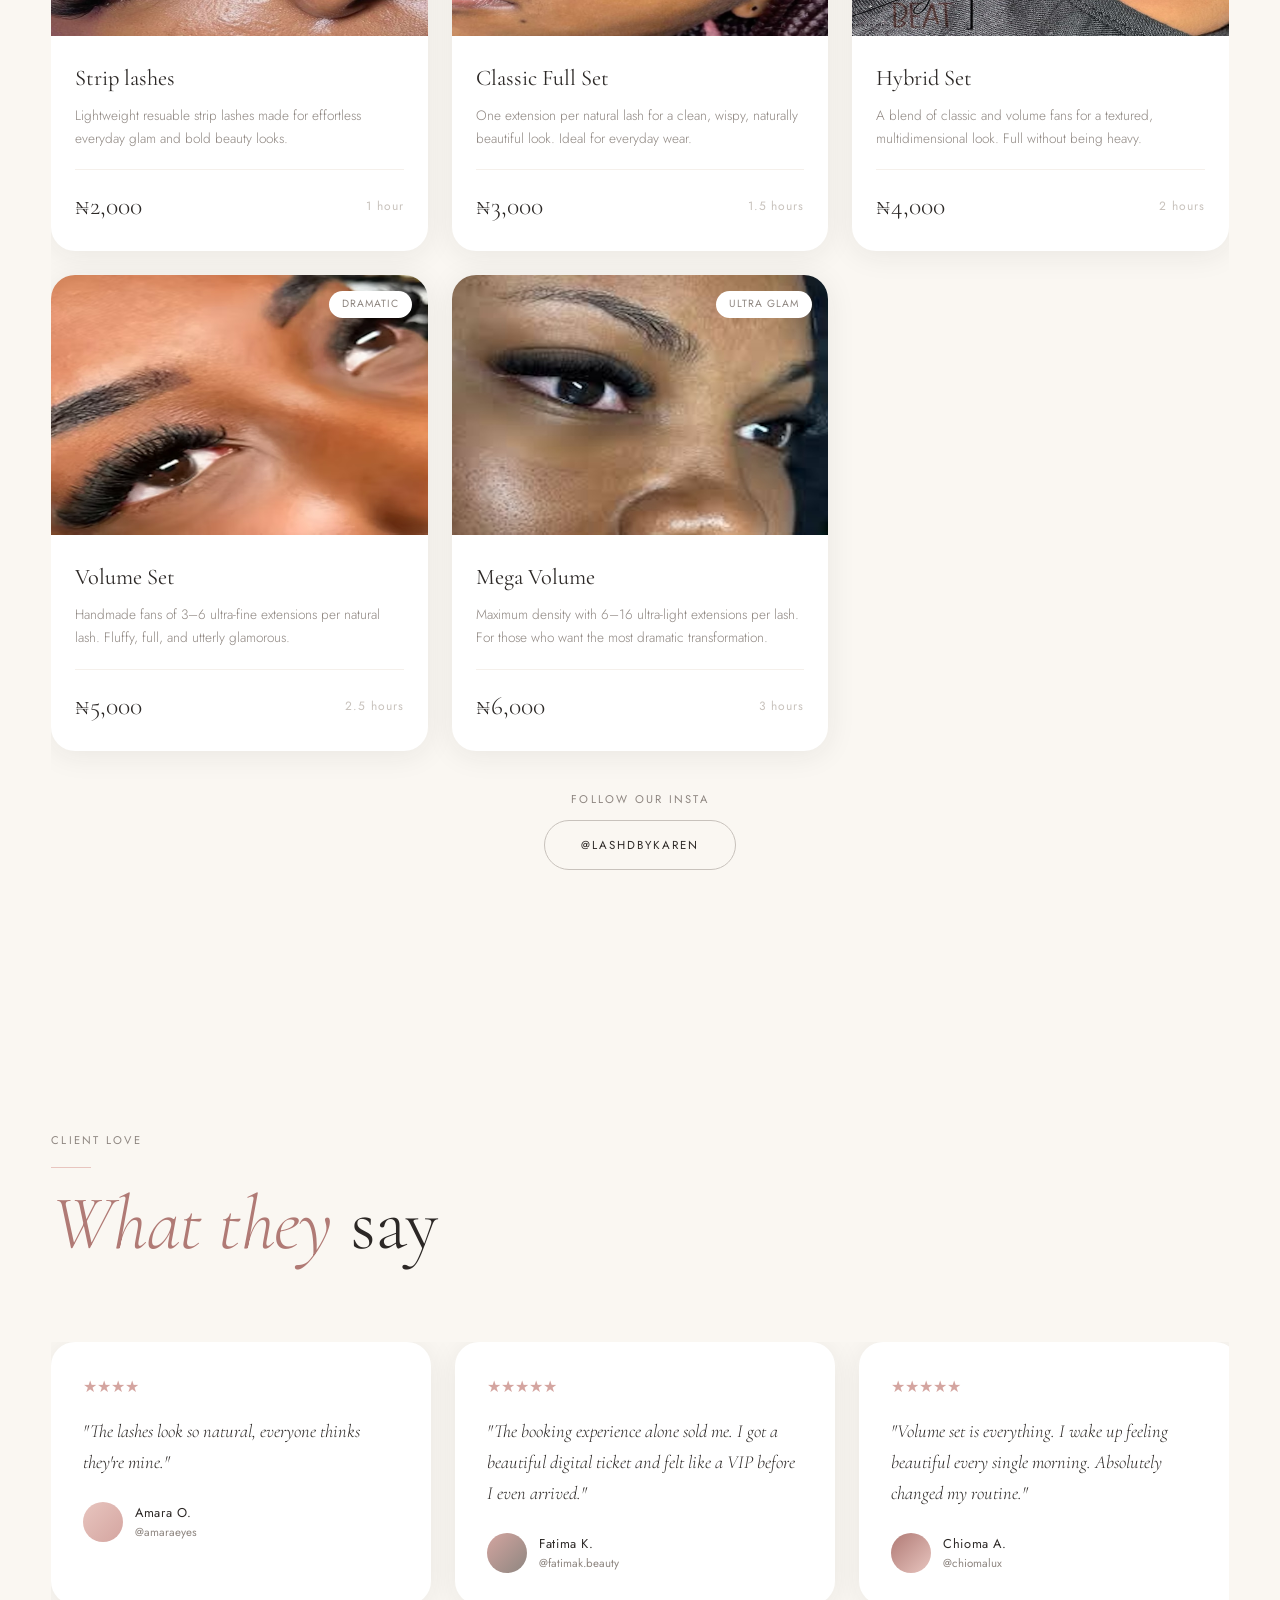
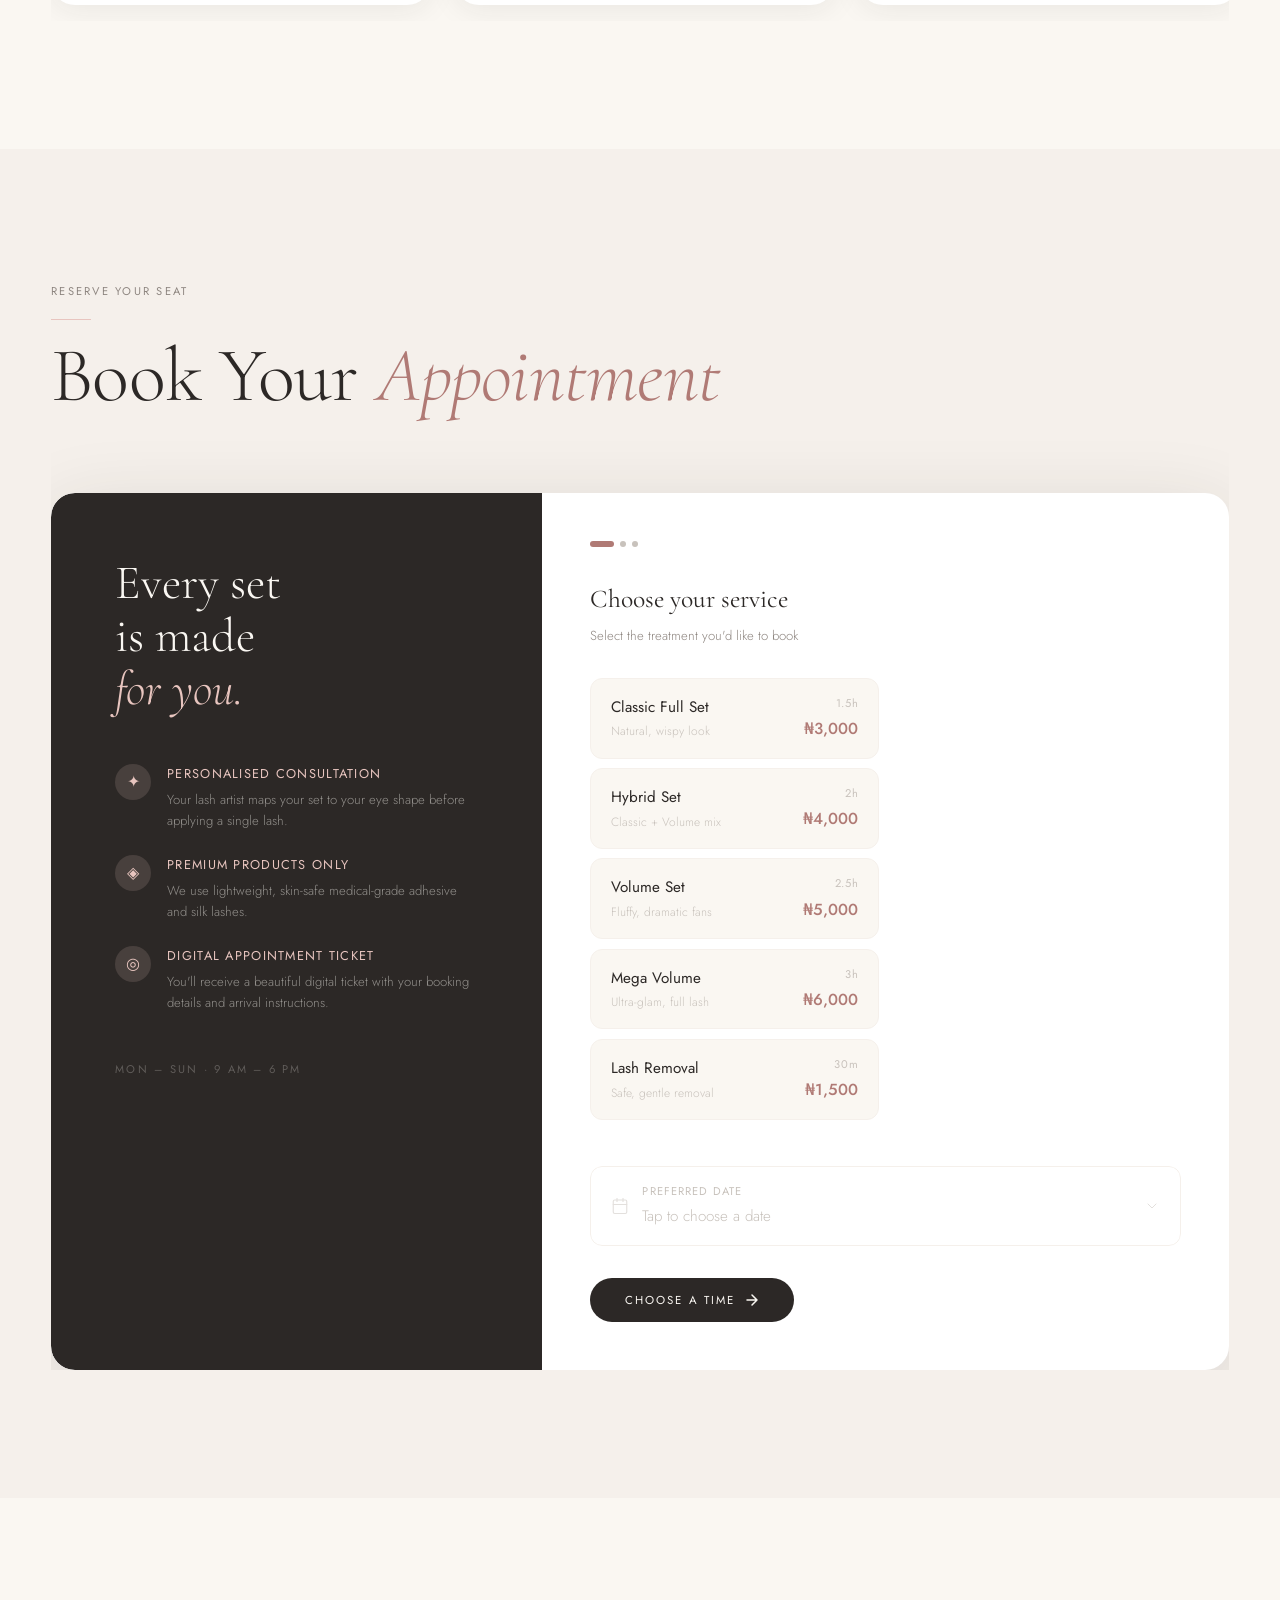
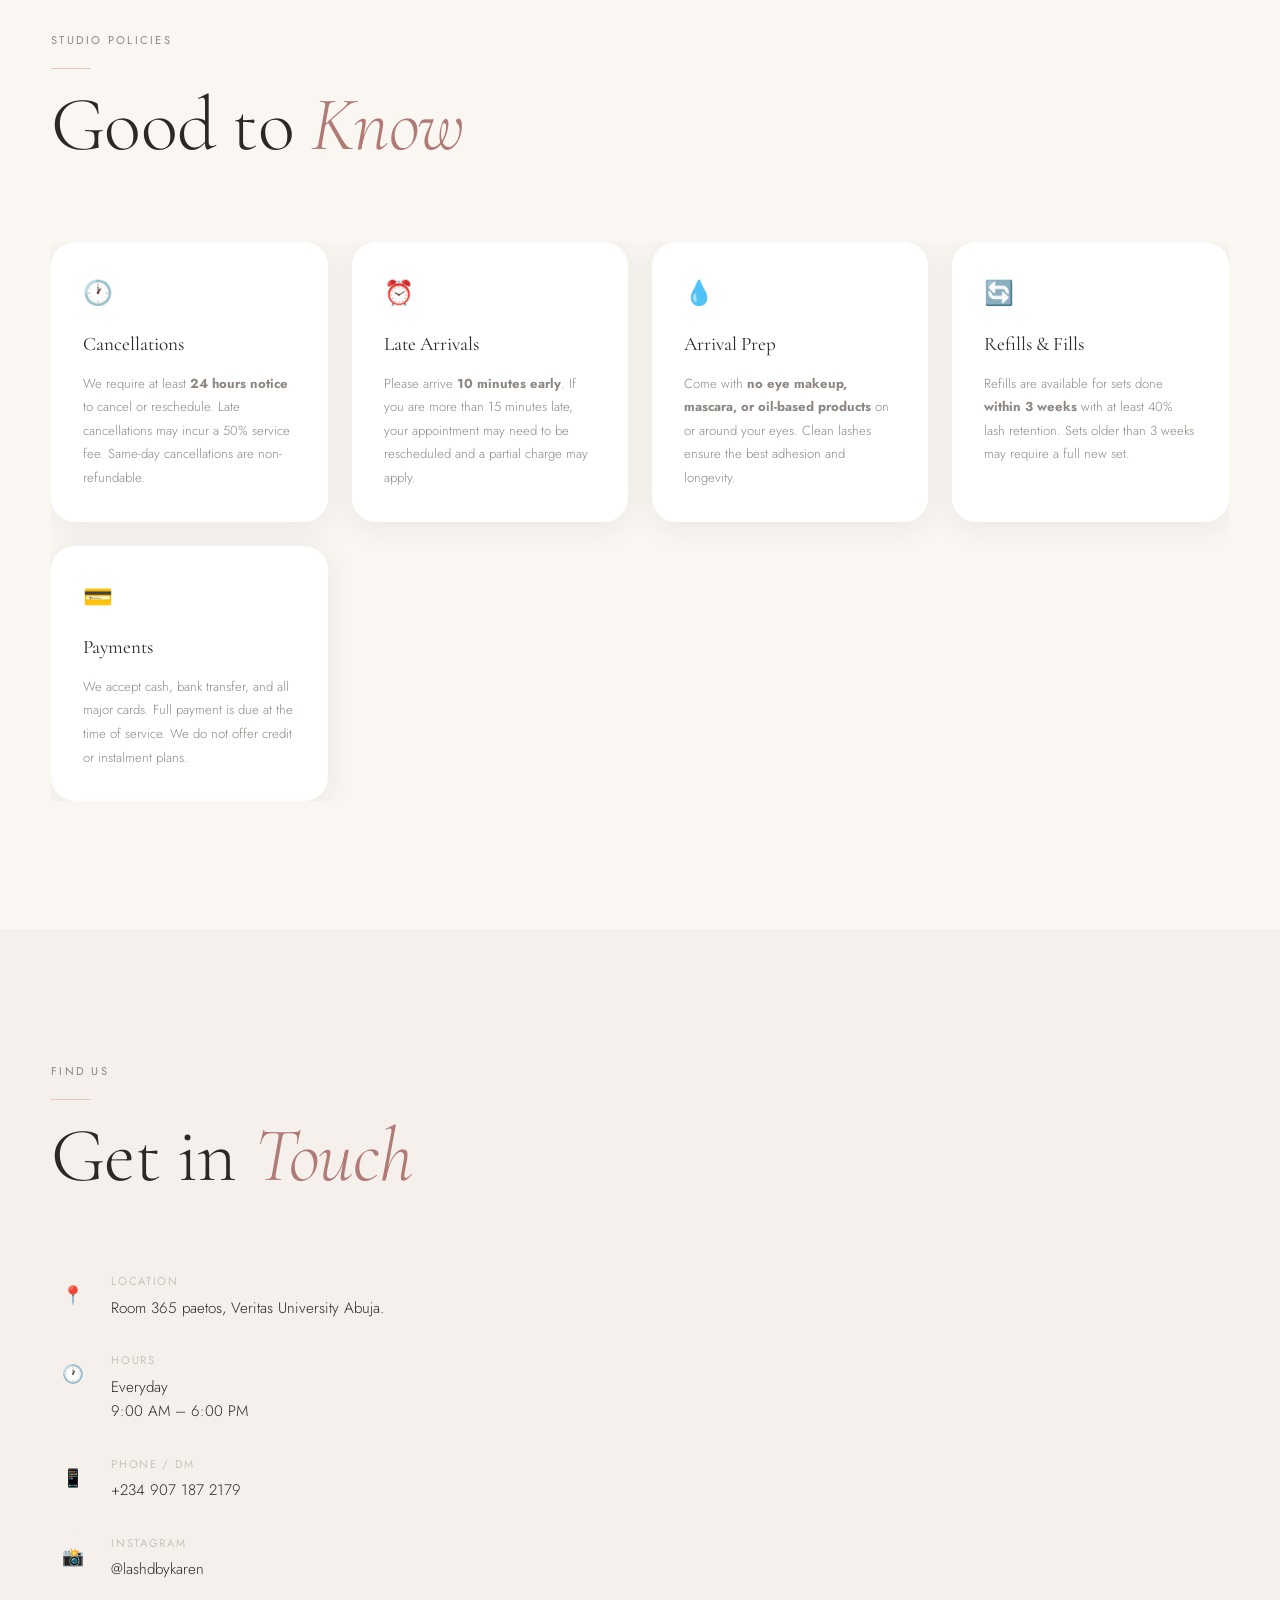
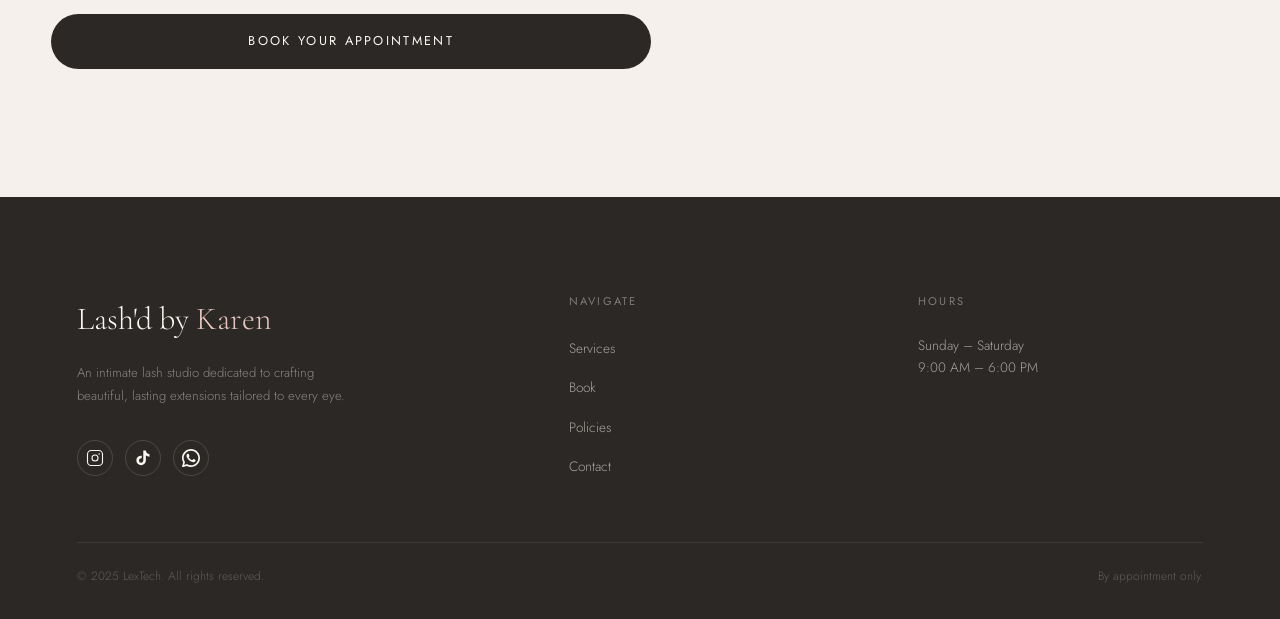
==== commit 78c4a0d9: "added new product" ====
--- a/index.html
+++ b/index.html
@@ -127,7 +127,22 @@
 
     <div class="services-grid">
 
-      <!-- Card 1: Classic Full Set -->
+       <!-- Card 1: Classic Full Set -->
+      <div class="service-card reveal reveal-delay-1">
+        <div class="service-card-image" data-image="images/strip.JPG">
+          <span class="service-tag">Most Popular</span>
+        </div>
+        <div class="service-card-body">
+          <div class="service-card-title">Strip lashes</div>
+          <p class="service-card-desc">Lightweight resuable strip lashes made for effortless everyday glam and bold beauty looks.</p>
+          <div class="service-card-footer">
+            <span class="service-price">₦2,000</span>
+            <span class="service-duration">1 hour</span>
+          </div>
+        </div>
+      </div>
+      
+           <!-- Card 1: Classic Full Set -->
       <div class="service-card reveal reveal-delay-1">
         <div class="service-card-image" data-image="images/classic.JPG">
           <span class="service-tag">Most Popular</span>
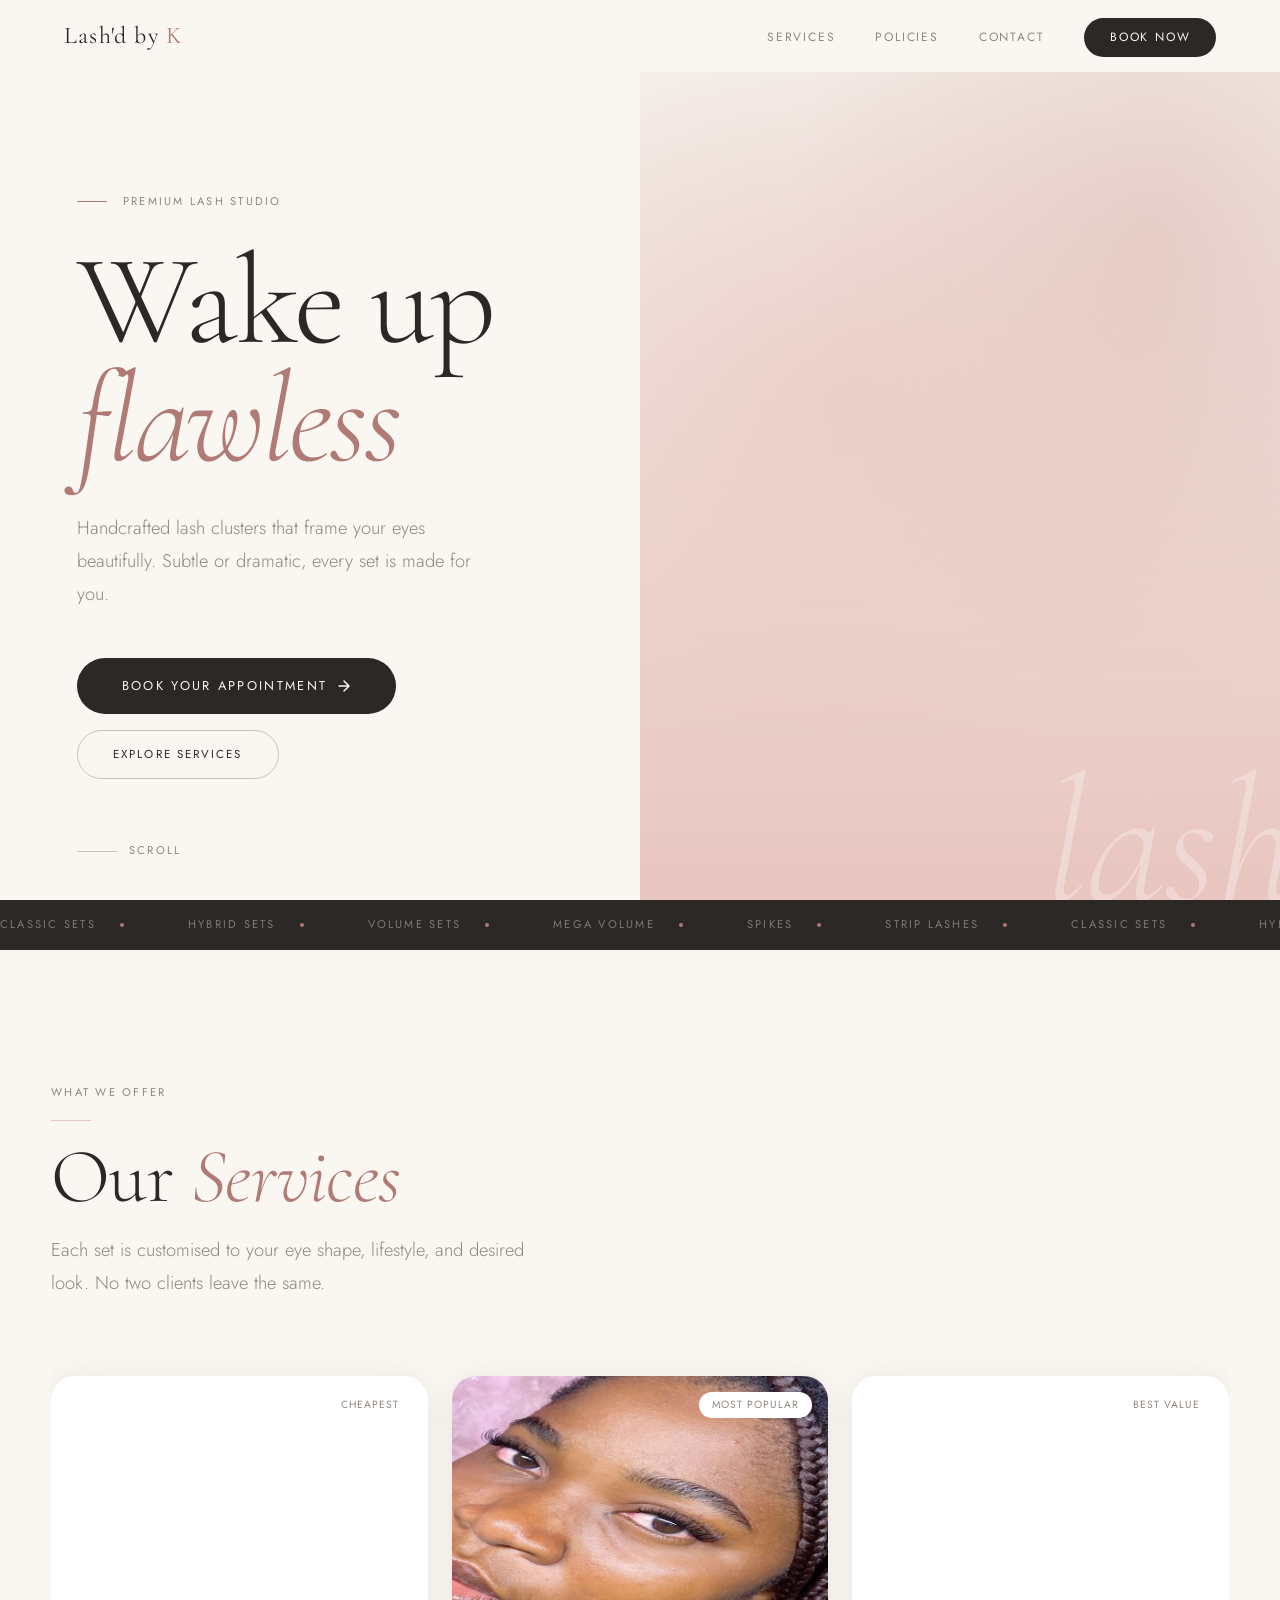
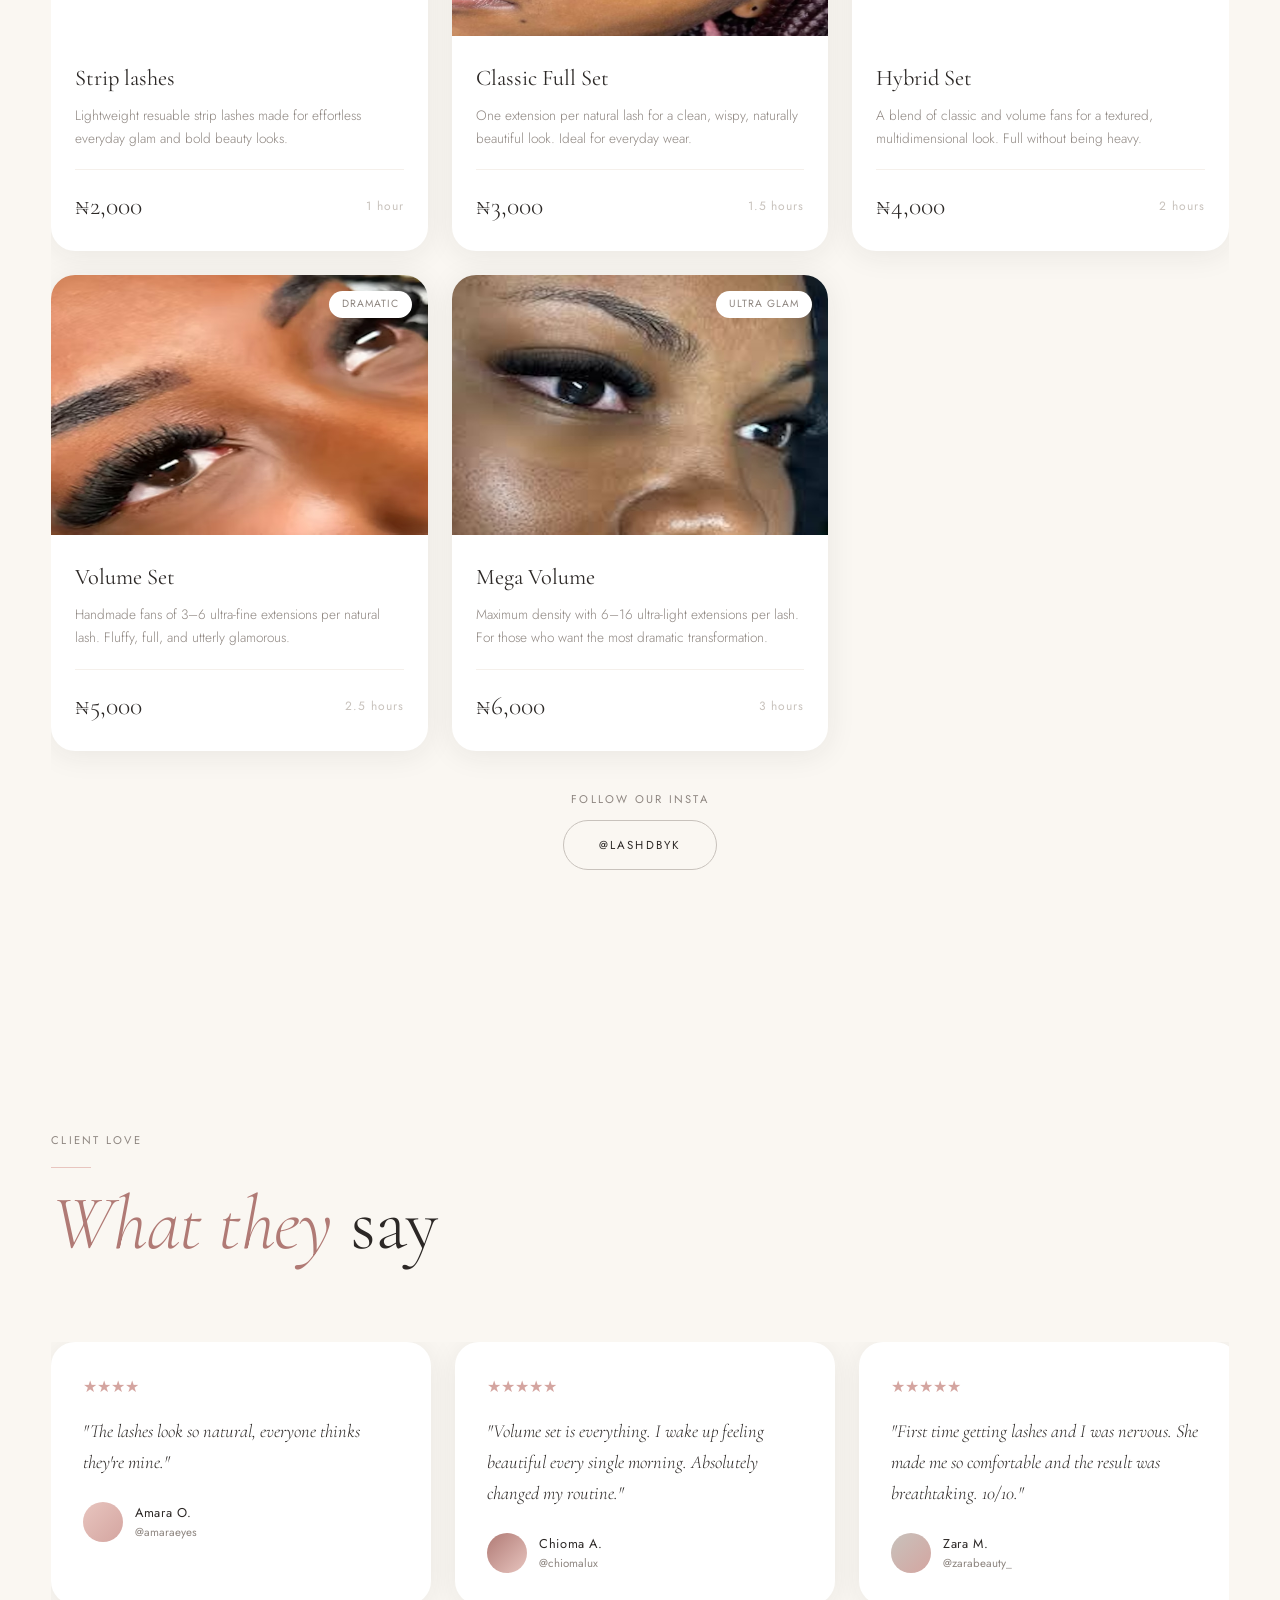
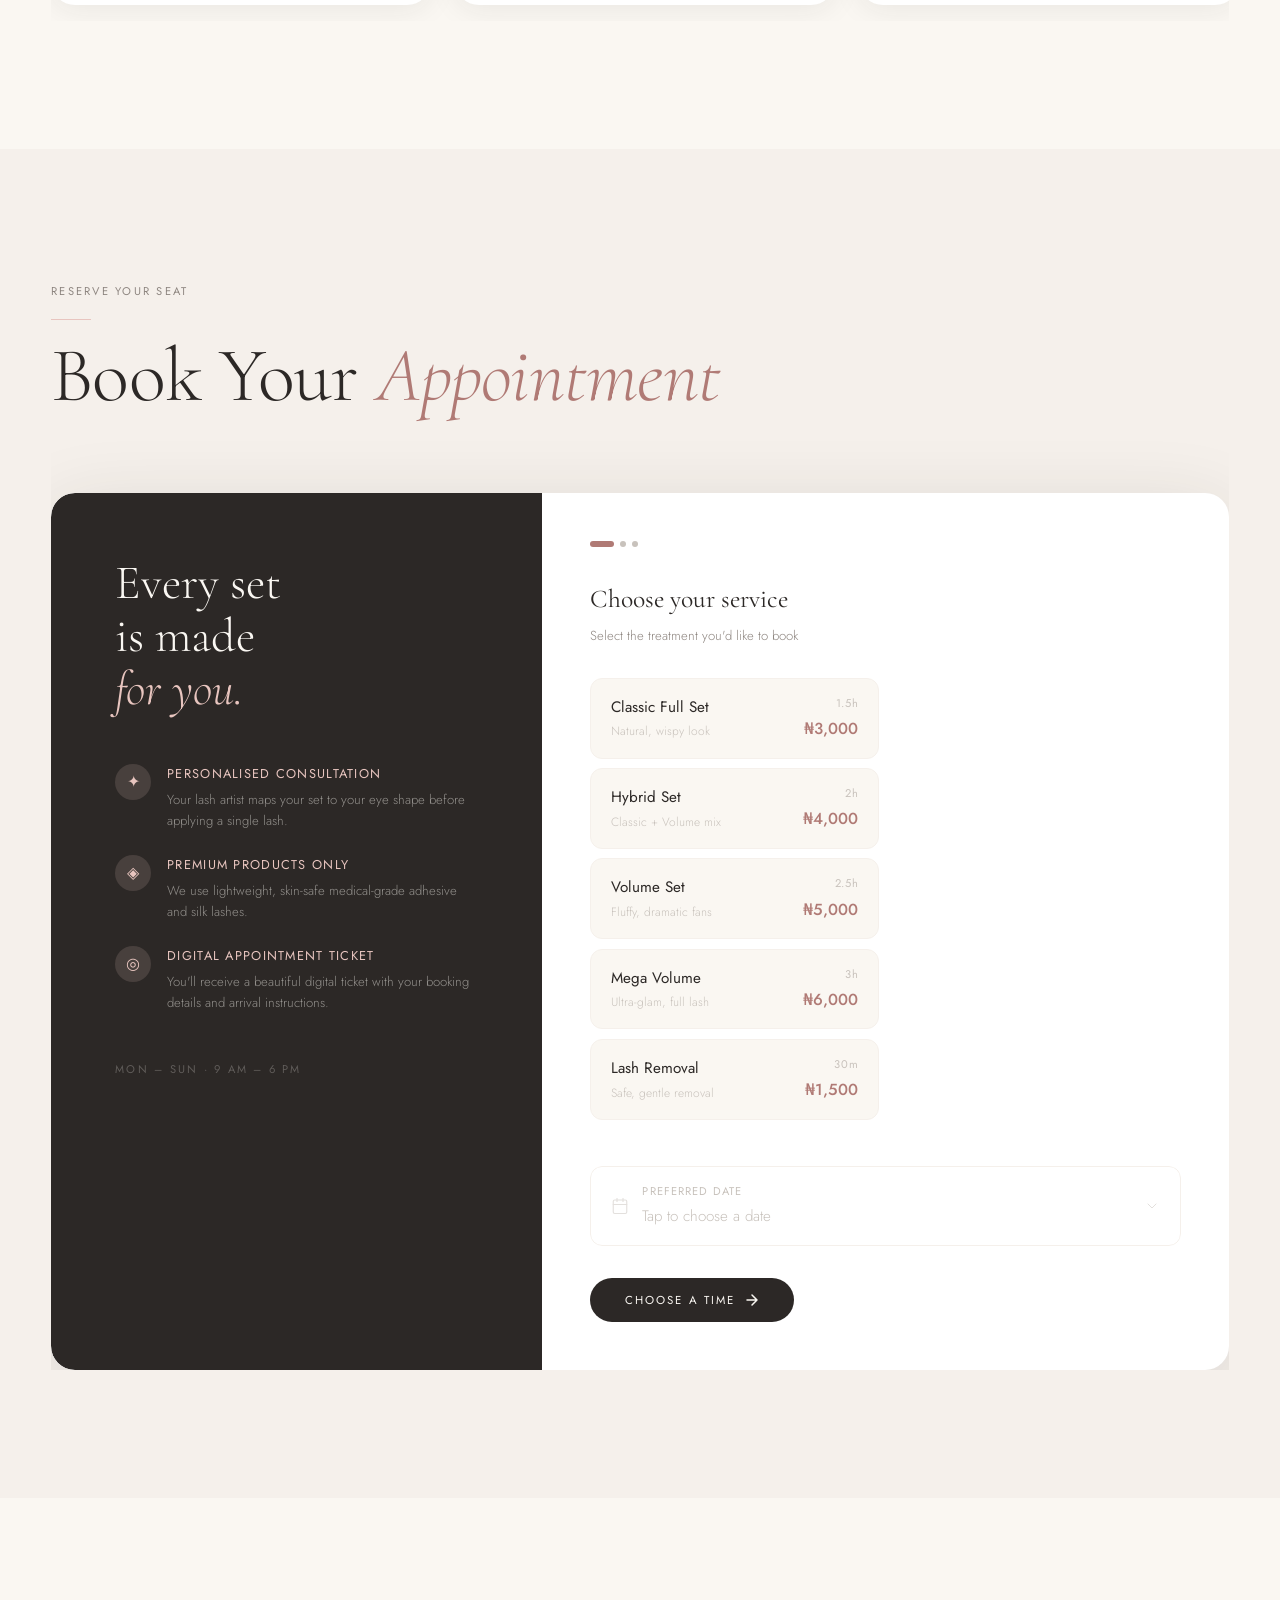
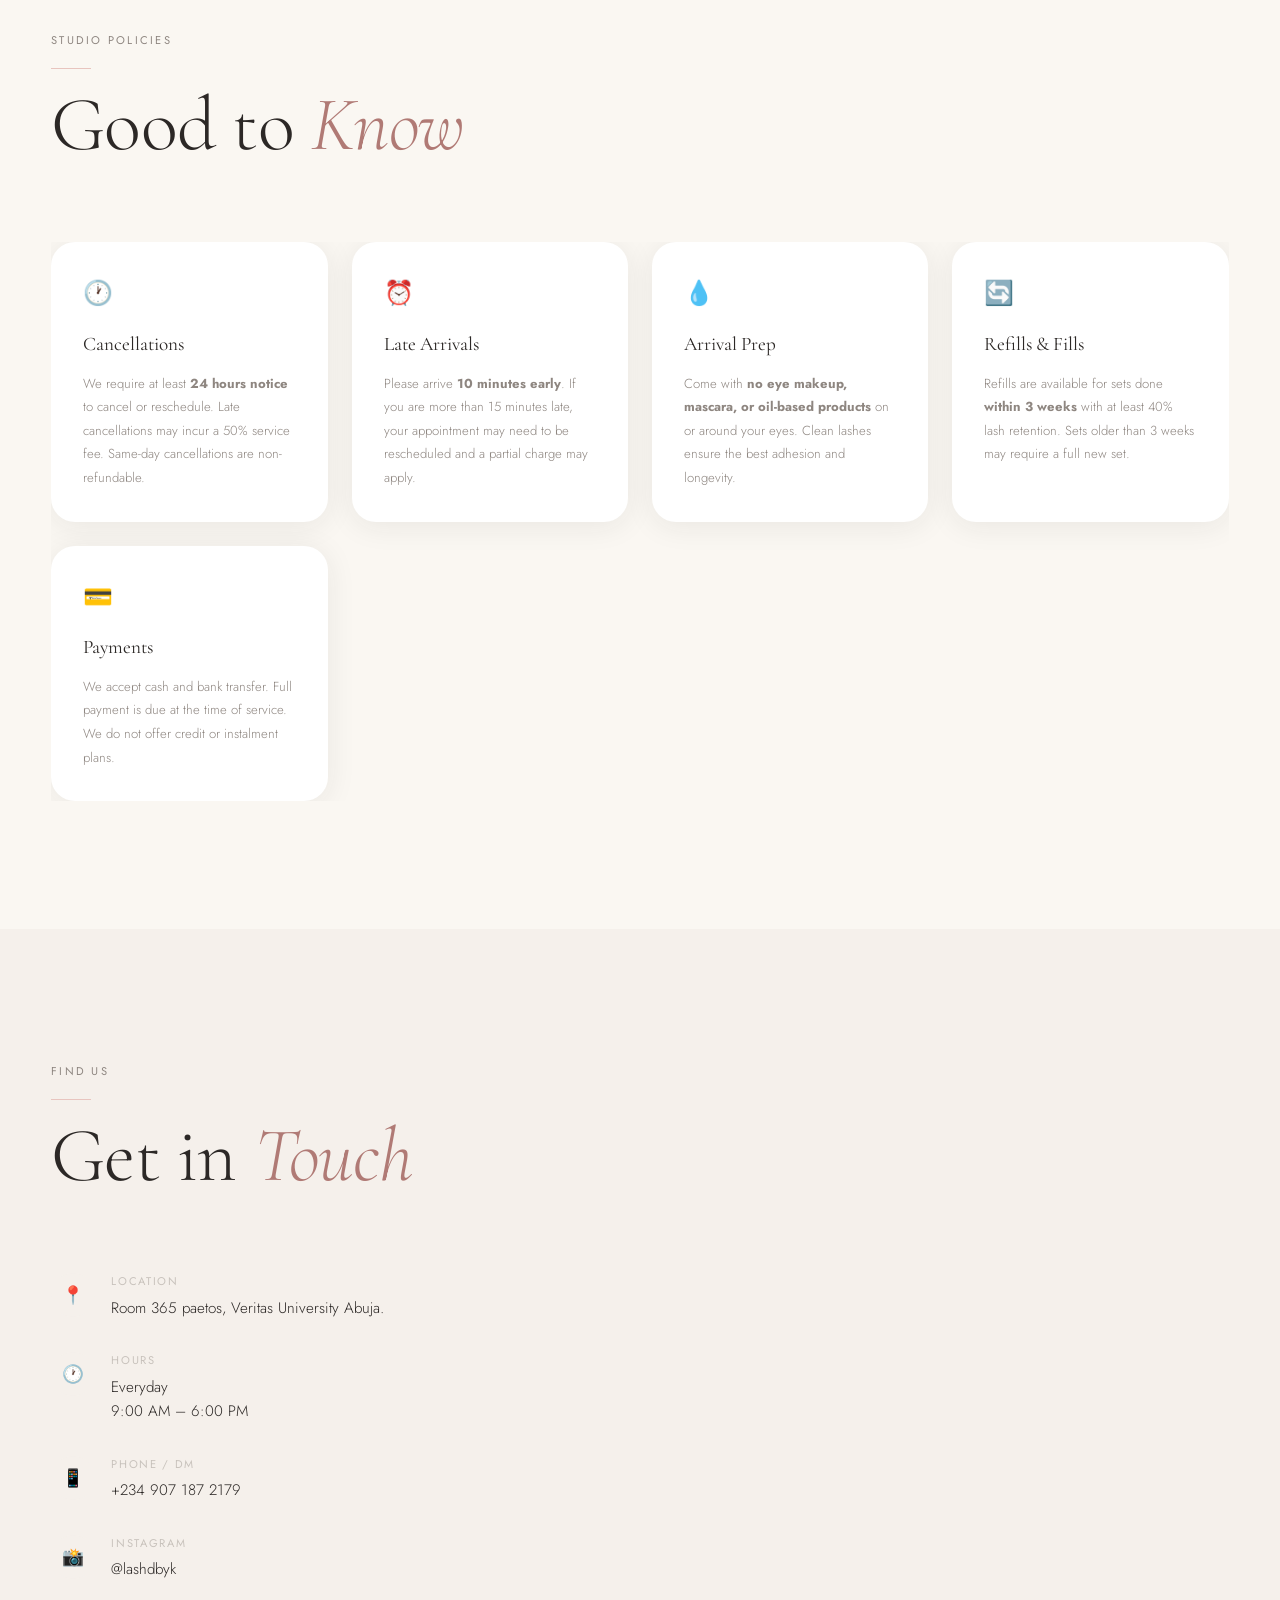
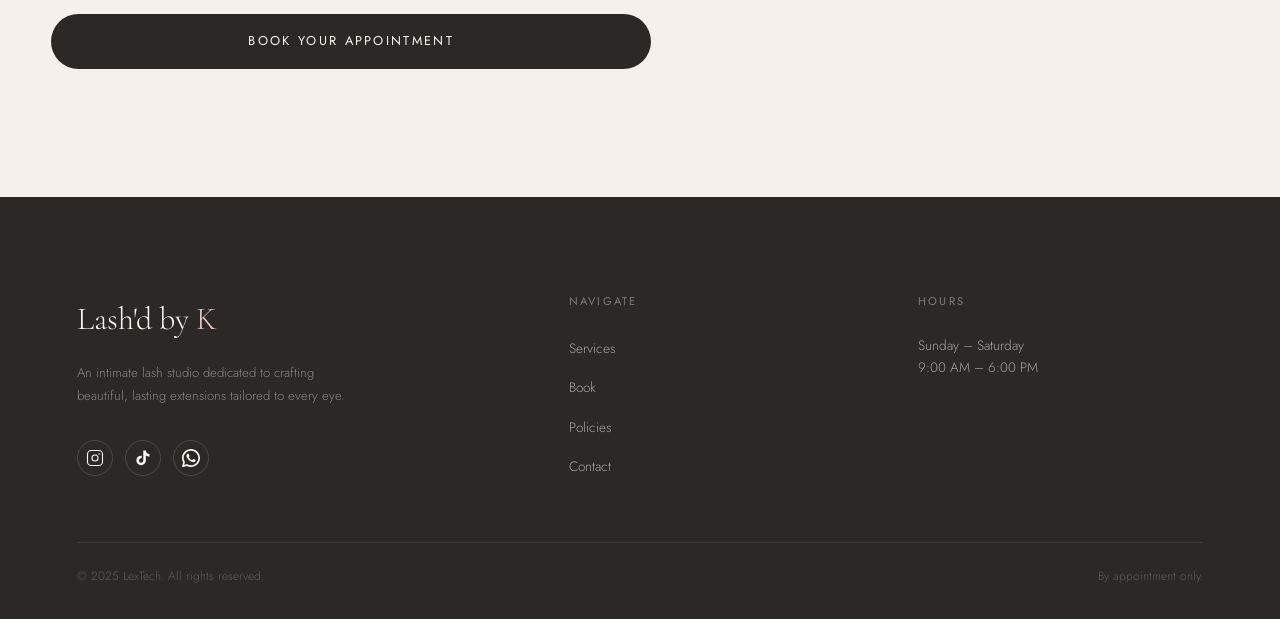
==== commit cfa1c84c: "Update index.html" ====
--- a/index.html
+++ b/index.html
@@ -5,10 +5,10 @@
   <meta name="viewport" content="width=device-width, initial-scale=1.0, viewport-fit=cover">
   <meta name="description" content="Lash Studio — Premium lash extensions. Classic, Hybrid, and Volume sets in an intimate, luxury studio setting.">
   <meta name="theme-color" content="#2C2826">
-  <title>Lash'd by Karen — Premium Lash Cluster</title>
+  <title>Lash'd by K — Premium Lash Cluster</title>
 
   <!-- Open Graph -->
-  <meta property="og:title" content="Lash'd by Karen">
+  <meta property="og:title" content="Lash'd by K">
   <meta property="og:description" content="Premium lash clusters. Elegantly crafted.">
   <meta property="og:type" content="website">
 
@@ -26,7 +26,7 @@
 
 <!-- NAVIGATION -->
 <nav class="nav" id="nav">
-  <a href="#hero" class="nav-logo">Lash'd by <span>Karen</span></a>
+  <a href="#hero" class="nav-logo">Lash'd by <span>K</span></a>
 
   <ul class="nav-links">
     <li><a href="#services">Services</a></li>
@@ -64,7 +64,7 @@
 
     <p class="hero-subtitle body-lg">
       Handcrafted lash clusters that frame your eyes beautifully.
-      Subtle or dramatic — every set is made for you.
+      Subtle or dramatic, every set is made for you.
     </p>
 
     <div class="hero-actions">
@@ -103,11 +103,19 @@
     <div class="marquee-item"><span>Volume Sets</span><span class="marquee-dot"></span></div>
     <div class="marquee-item"><span>Mega Volume</span><span class="marquee-dot"></span></div>
     <div class="marquee-item"><span>Spikes</span><span class="marquee-dot"></span></div>
+     <div class="marquee-item"><span>Strip Lashes</span><span class="marquee-dot"></span></div>
     <div class="marquee-item"><span>Classic Sets</span><span class="marquee-dot"></span></div>
     <div class="marquee-item"><span>Hybrid Sets</span><span class="marquee-dot"></span></div>
     <div class="marquee-item"><span>Volume Sets</span><span class="marquee-dot"></span></div>
     <div class="marquee-item"><span>Mega Volume</span><span class="marquee-dot"></span></div>
     <div class="marquee-item"><span>Spikes</span><span class="marquee-dot"></span></div>
+    <div class="marquee-item"><span>Strip Lashes</span><span class="marquee-dot"></span></div>
+    <div class="marquee-item"><span>Classic Sets</span><span class="marquee-dot"></span></div>
+    <div class="marquee-item"><span>Hybrid Sets</span><span class="marquee-dot"></span></div>
+    <div class="marquee-item"><span>Volume Sets</span><span class="marquee-dot"></span></div>
+    <div class="marquee-item"><span>Mega Volume</span><span class="marquee-dot"></span></div>
+    <div class="marquee-item"><span>Spikes</span><span class="marquee-dot"></span></div>
+    <div class="marquee-item"><span>Strip Lashes</span><span class="marquee-dot"></span></div>
   </div>
 </div>
 
@@ -130,7 +138,7 @@
        <!-- Card 1: Classic Full Set -->
       <div class="service-card reveal reveal-delay-1">
         <div class="service-card-image" data-image="images/strip.JPG">
-          <span class="service-tag">Most Popular</span>
+          <span class="service-tag">Cheapest</span>
         </div>
         <div class="service-card-body">
           <div class="service-card-title">Strip lashes</div>
@@ -207,7 +215,8 @@
     <div style="text-align:center;margin-top:2.5rem" class="reveal">
       <p class="label" style="margin-bottom:0.75rem">Follow our insta</p>
       <a href="https://instagram.com" target="_blank" rel="noopener" class="btn btn-outline">
-        @lashdbykaren
+        @lashdbyk
+  
       </a>
     </div>
 
@@ -240,18 +249,6 @@
 
       <div class="testimonial-card">
         <div class="testimonial-stars">★★★★★</div>
-        <p class="testimonial-text">"The booking experience alone sold me. I got a beautiful digital ticket and felt like a VIP before I even arrived."</p>
-        <div class="testimonial-author">
-          <div class="testimonial-avatar" style="background:linear-gradient(135deg,#D4A5A0,#8E8680)"></div>
-          <div>
-            <div class="testimonial-name">Fatima K.</div>
-            <div class="testimonial-handle">@fatimak.beauty</div>
-          </div>
-        </div>
-      </div>
-
-      <div class="testimonial-card">
-        <div class="testimonial-stars">★★★★★</div>
         <p class="testimonial-text">"Volume set is everything. I wake up feeling beautiful every single morning. Absolutely changed my routine."</p>
         <div class="testimonial-author">
           <div class="testimonial-avatar" style="background:linear-gradient(135deg,#B07A75,#E8C5BF)"></div>
@@ -262,18 +259,7 @@
         </div>
       </div>
 
-      <div class="testimonial-card">
-        <div class="testimonial-stars">★★★★★</div>
-        <p class="testimonial-text">"The studio is so calm and gorgeous. It genuinely feels like a luxury experience at a fair price. Already booked my refill."</p>
-        <div class="testimonial-author">
-          <div class="testimonial-avatar" style="background:linear-gradient(135deg,#2C2826,#B07A75)"></div>
-          <div>
-            <div class="testimonial-name">Nadia H.</div>
-            <div class="testimonial-handle">@nadiahstyle</div>
-          </div>
-        </div>
-      </div>
-
+    
       <div class="testimonial-card">
         <div class="testimonial-stars">★★★★★</div>
         <p class="testimonial-text">"First time getting lashes and I was nervous. She made me so comfortable and the result was breathtaking. 10/10."</p>
@@ -451,7 +437,7 @@
             <button class="btn btn-outline" id="step3-back">Back</button>
           </div>
         </div>
-        </div><!-- end .form-steps-container -->
+        </div>
       </div>
     </div>
   </div>
@@ -496,7 +482,7 @@
       <div class="policy-card reveal reveal-delay-3">
         <div class="policy-icon">💳</div>
         <div class="policy-title">Payments</div>
-        <p class="policy-text">We accept cash, bank transfer, and all major cards. Full payment is due at the time of service. We do not offer credit or instalment plans.</p>
+        <p class="policy-text">We accept cash and bank transfer. Full payment is due at the time of service. We do not offer credit or instalment plans.</p>
       </div>
     </div>
   </div>
@@ -543,7 +529,7 @@
           <div class="contact-info-icon">📸</div>
           <div>
             <div class="contact-info-label">Instagram</div>
-            <div class="contact-info-value">@lashdbykaren</div>
+            <div class="contact-info-value">@lashdbyk</div>
           </div>
         </div>
 
@@ -563,7 +549,7 @@
   <div class="footer-inner">
     <div class="footer-grid">
       <div>
-        <div class="footer-brand-name">Lash'd by <span>Karen</span></div>
+        <div class="footer-brand-name">Lash'd by <span>K</span></div>
         <p class="footer-brand-desc">An intimate lash studio dedicated to crafting beautiful, lasting extensions tailored to every eye.</p>
         <div class="footer-social">
           <a href="#" class="footer-social-link" aria-label="Instagram">
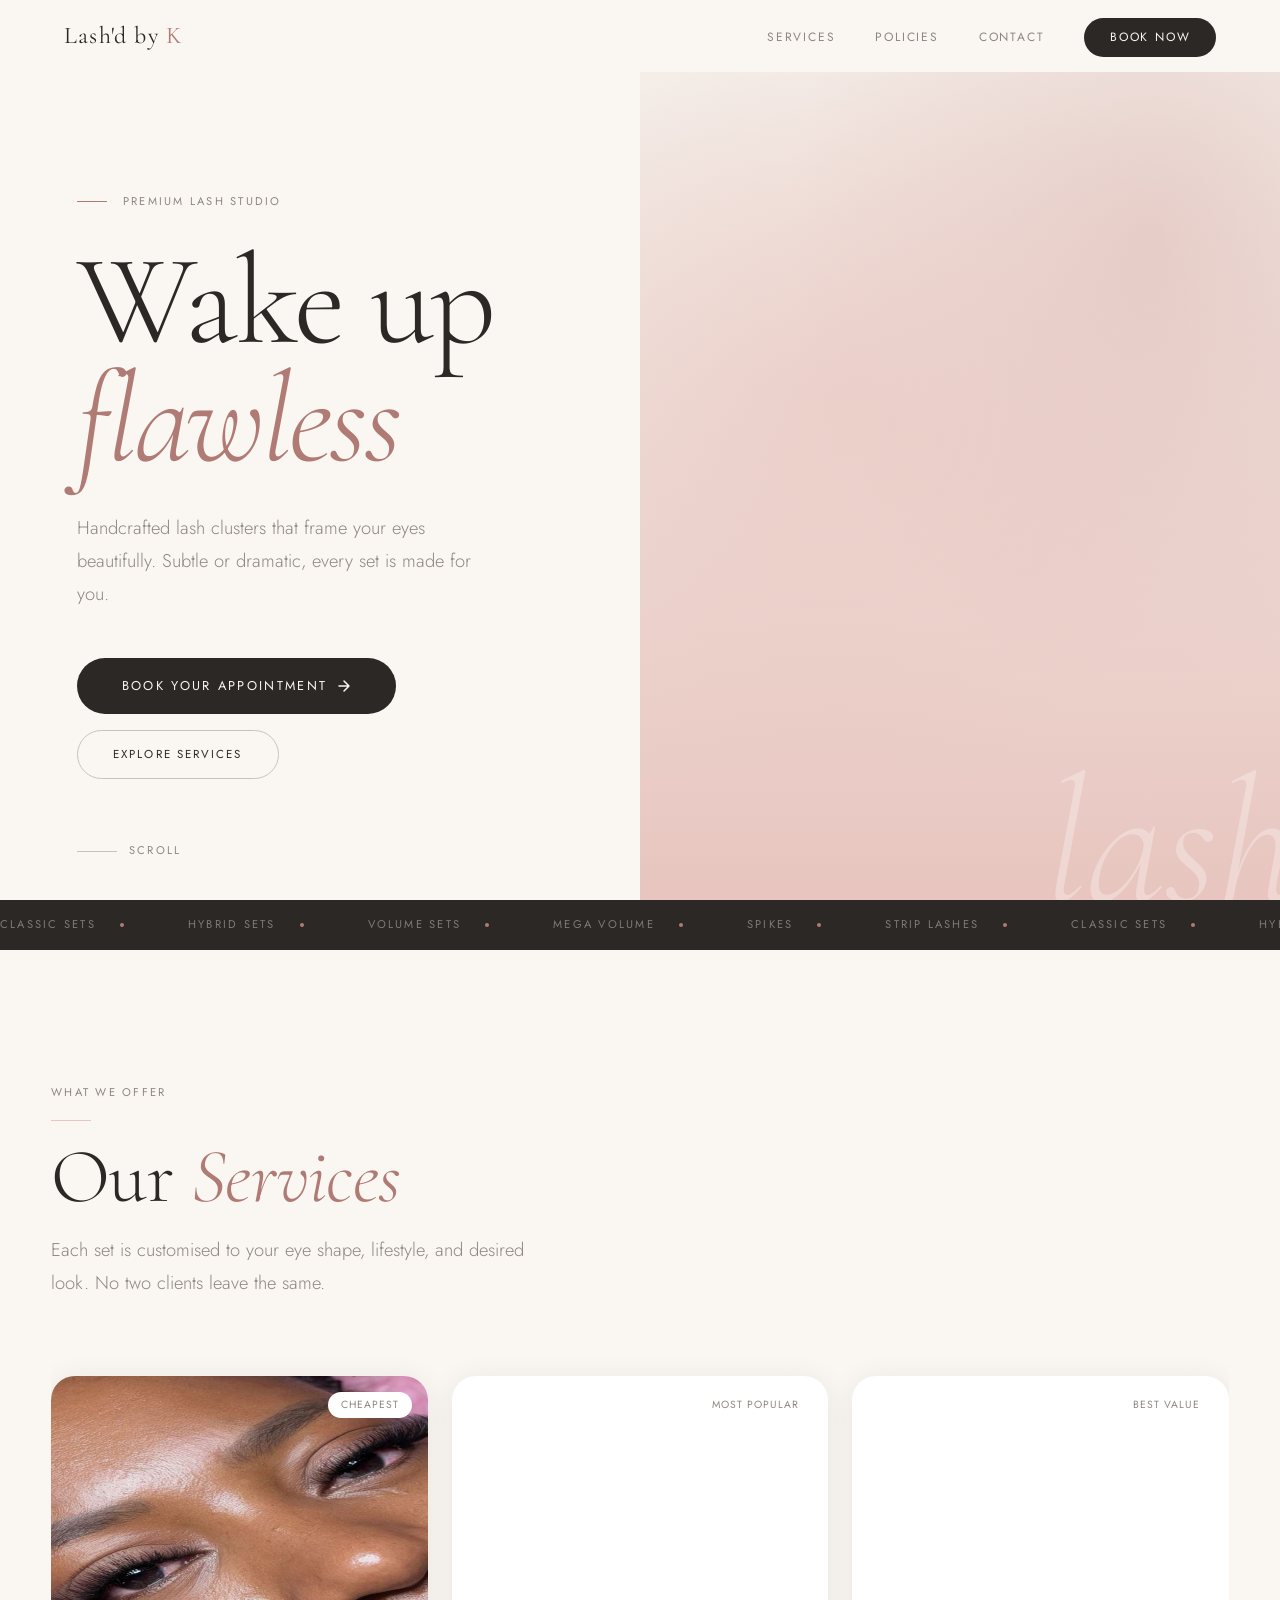
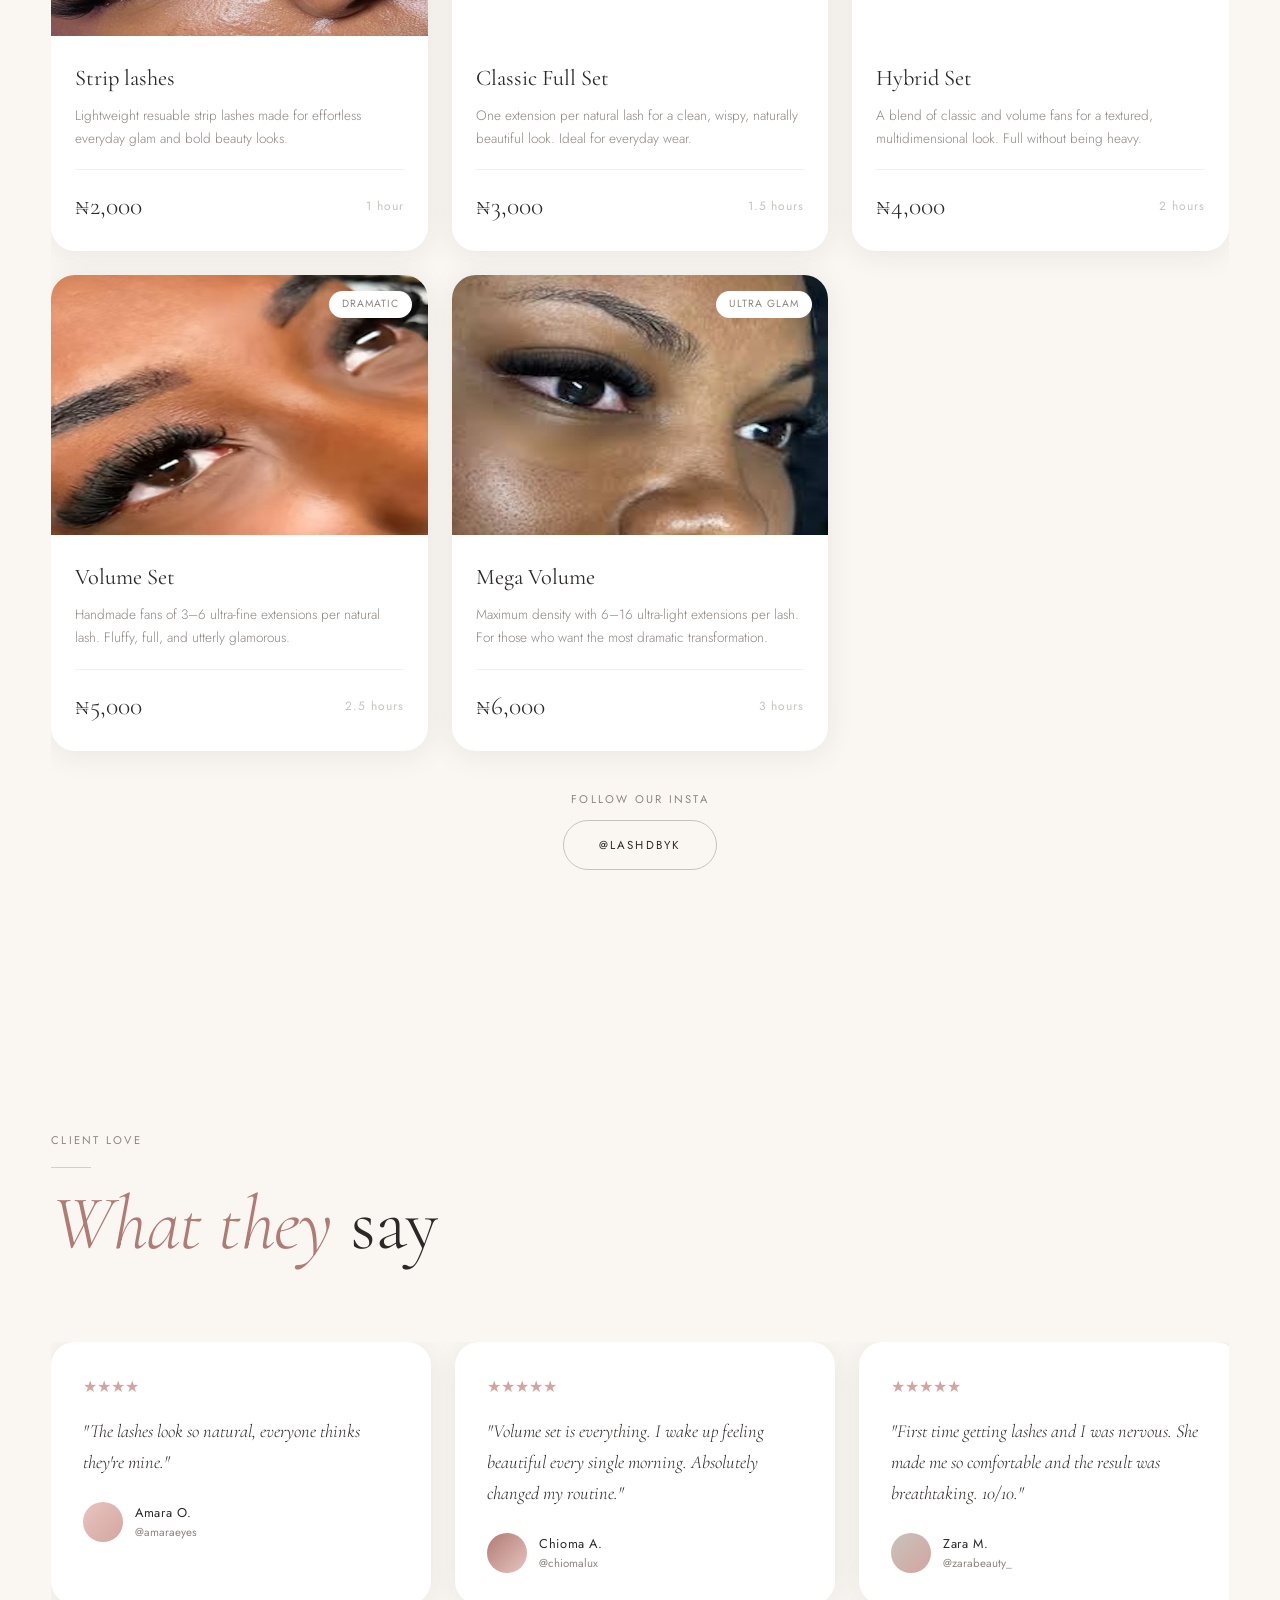
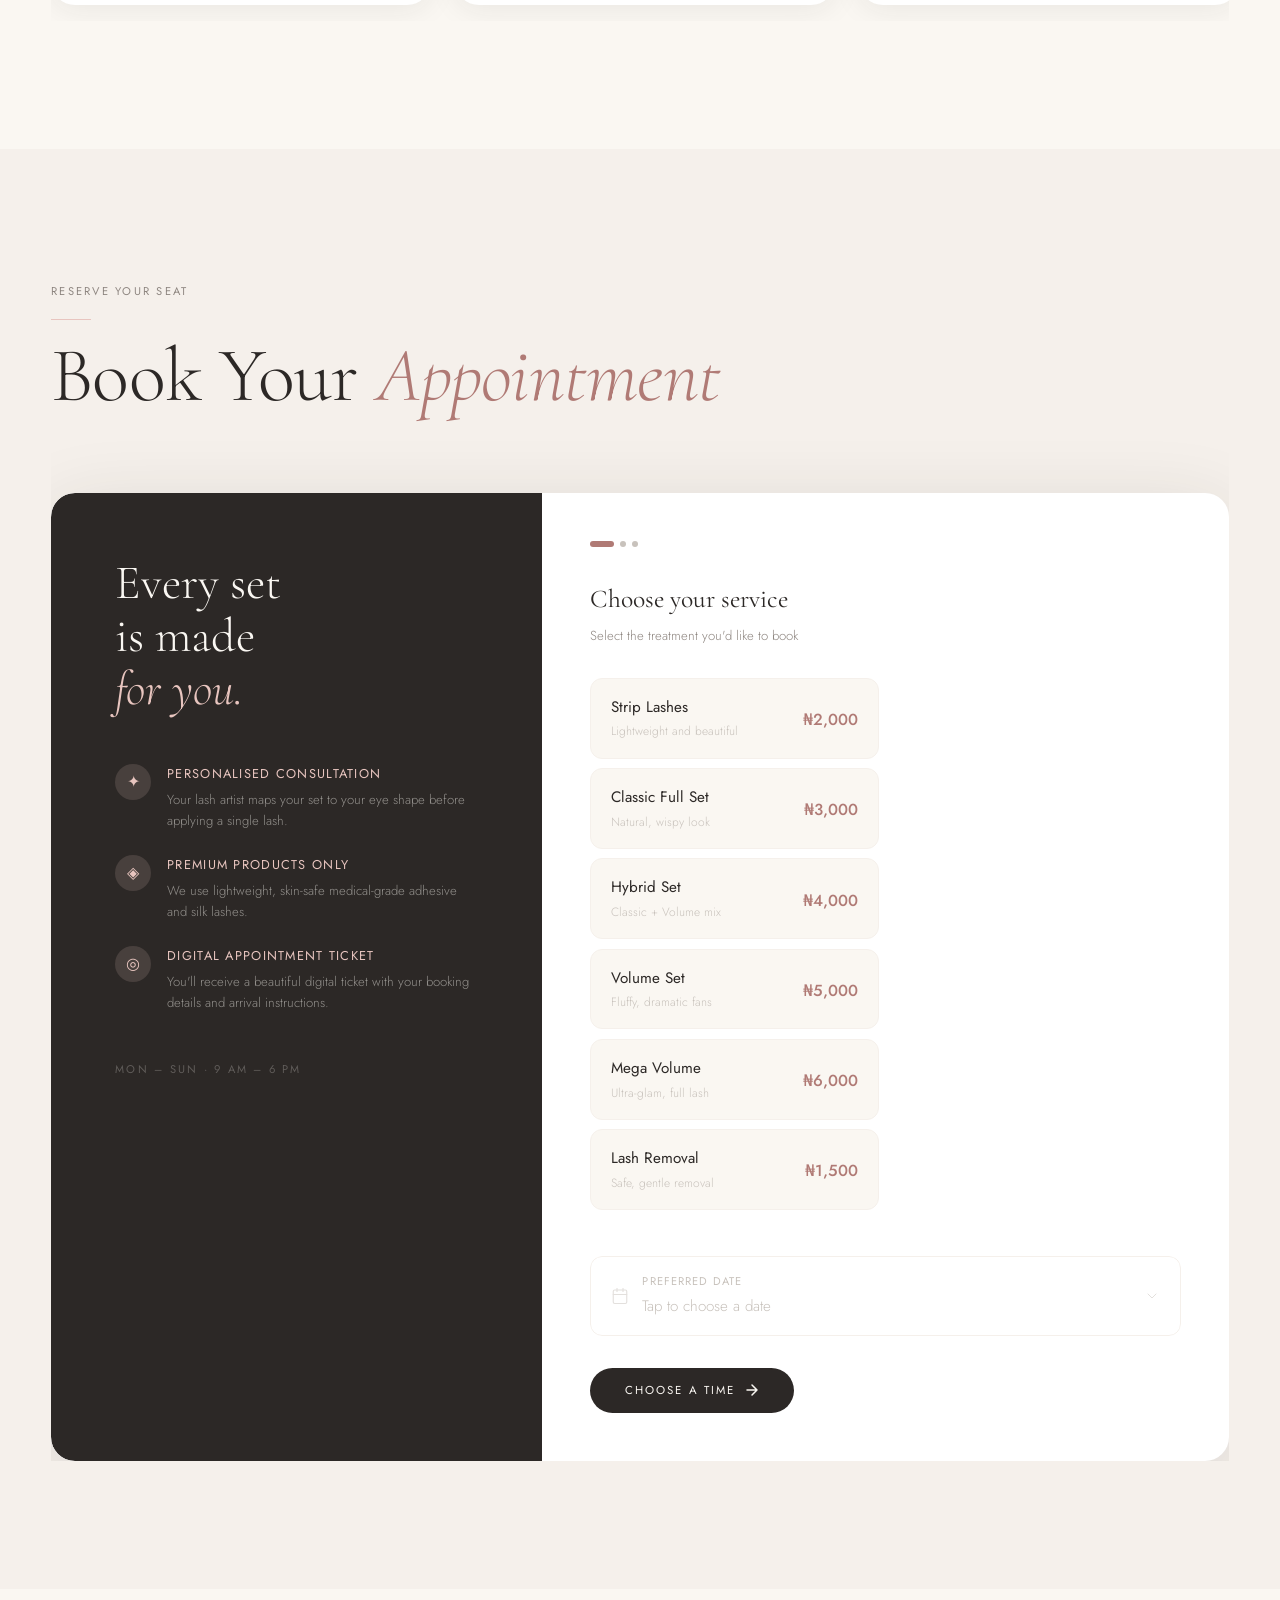
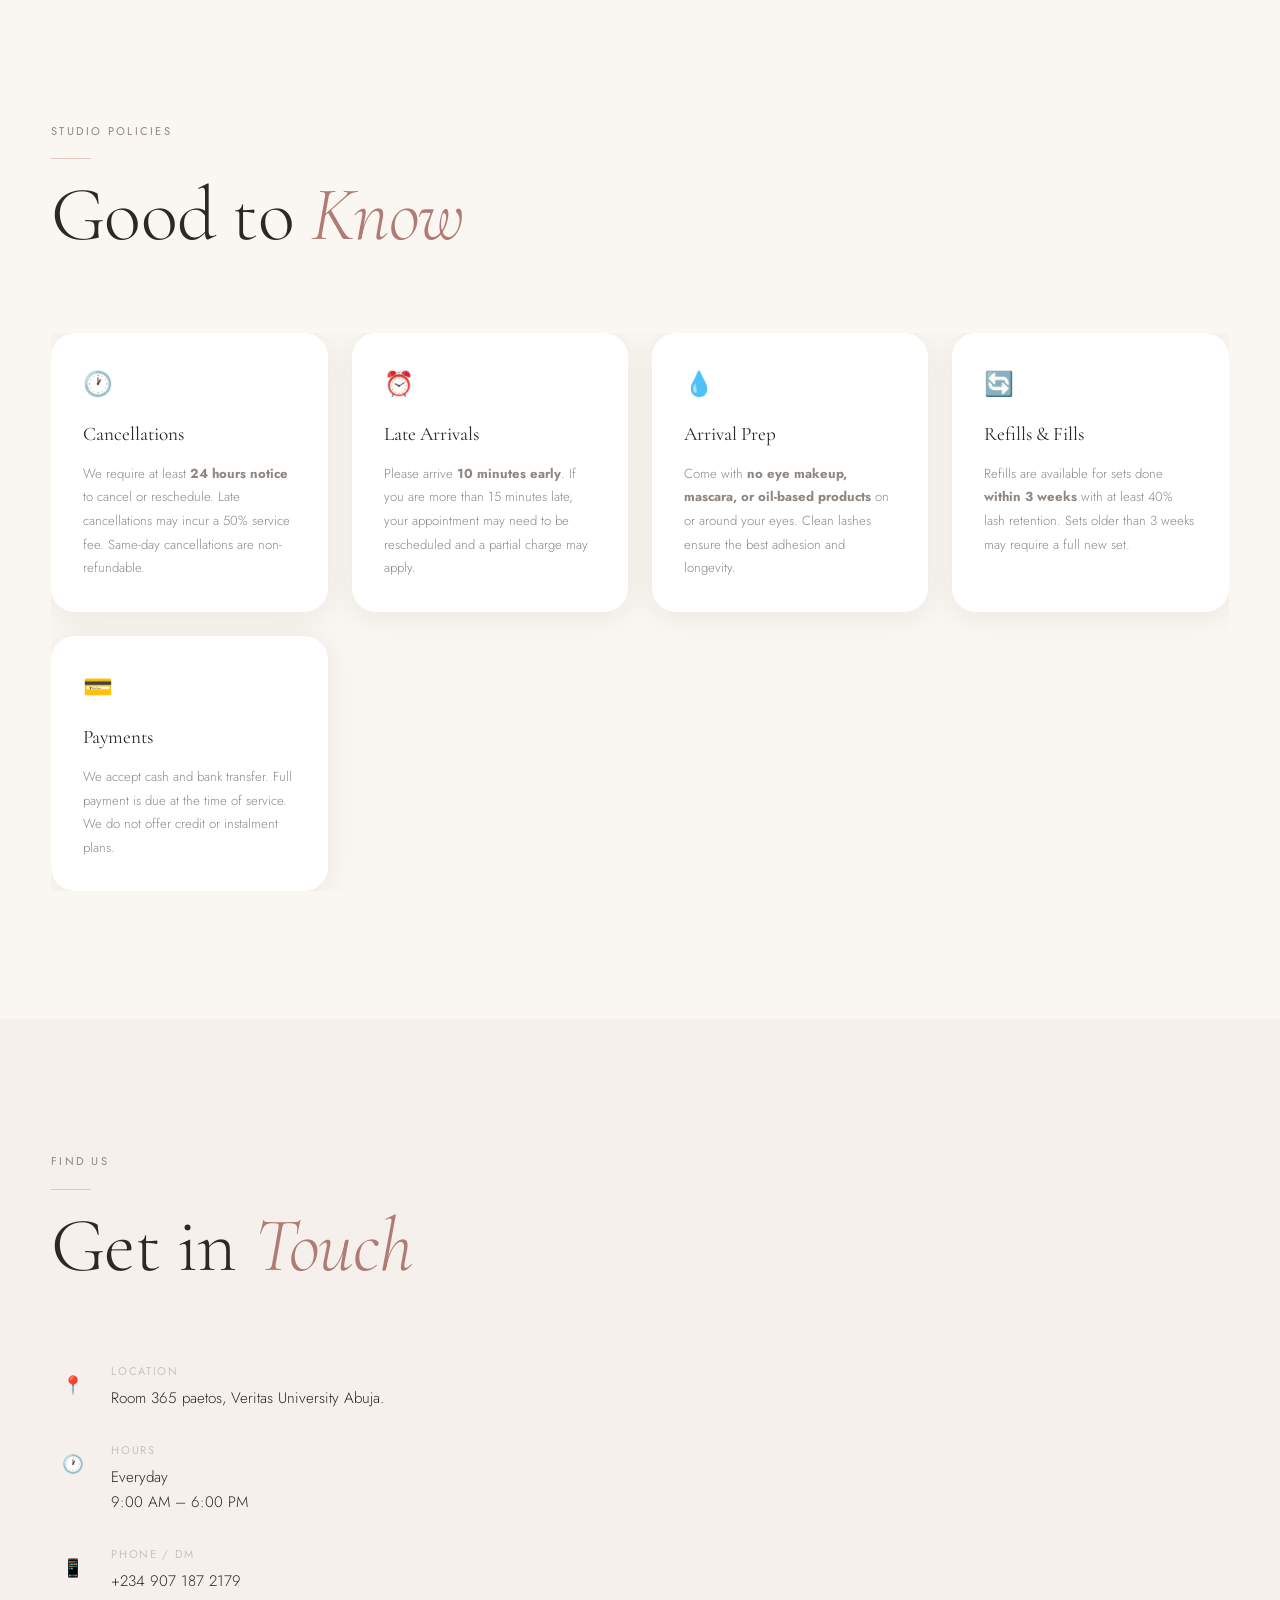
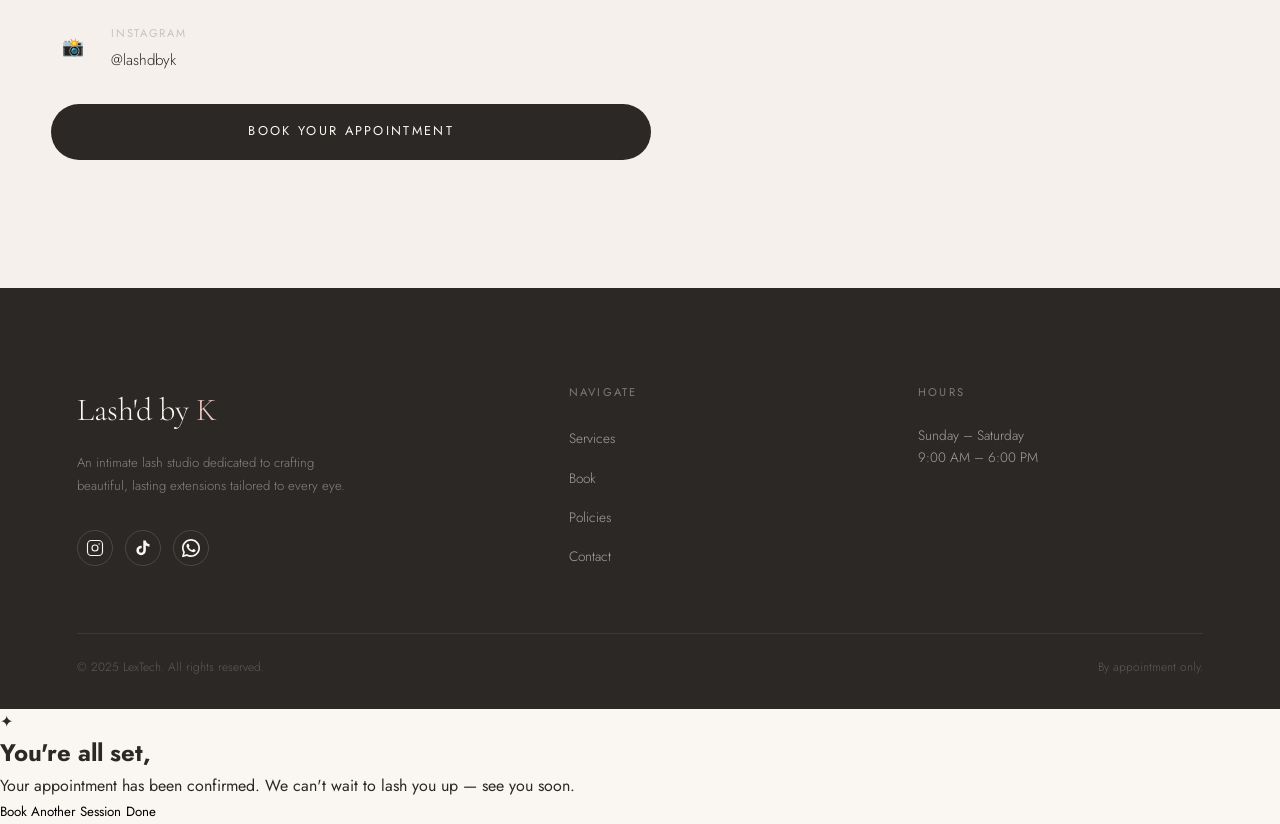
==== commit 180cd837: "Add Thank You overlay to index.html" ====
--- a/index.html
+++ b/index.html
@@ -615,6 +615,20 @@
   </div>
 </div>
 
+<!-- ── Thank You State ───────────────────────── -->
+<div class="thankyou-overlay" id="thankyou-overlay" role="dialog" aria-modal="true" aria-label="Booking confirmed">
+  <div class="thankyou-card">
+    <div class="thankyou-icon">✦</div>
+    <h2 class="thankyou-title">You're all set,<br><em id="thankyou-name"></em></h2>
+    <p class="thankyou-msg">Your appointment has been confirmed. We can't wait to lash you up — see you soon.</p>
+    <div class="thankyou-detail" id="thankyou-detail"></div>
+    <div class="thankyou-actions">
+      <button class="thankyou-book-btn" id="thankyou-book-again">Book Another Session</button>
+      <button class="thankyou-close-btn" id="thankyou-close">Done</button>
+    </div>
+  </div>
+</div>
+
 <!-- ═══════════════════════════════════════════
      FLOATING BOOK BUTTON
      ═══════════════════════════════════════════ -->
--- a/styles.css
+++ b/styles.css
@@ -1241,16 +1241,18 @@
   transform: rotate(180deg);
 }
 
-/* Hide the native input but keep it accessible */
+/* Native date input sits over the trigger — tapping it directly opens the picker on all mobile browsers */
 .date-input-hidden {
   position: absolute;
   inset: 0;
   width: 100%;
   height: 100%;
   opacity: 0;
-  pointer-events: none;
   border: none;
   padding: 0;
+  cursor: pointer;
+  -webkit-appearance: none;
+  color-scheme: light;
 }
 
 .time-grid {
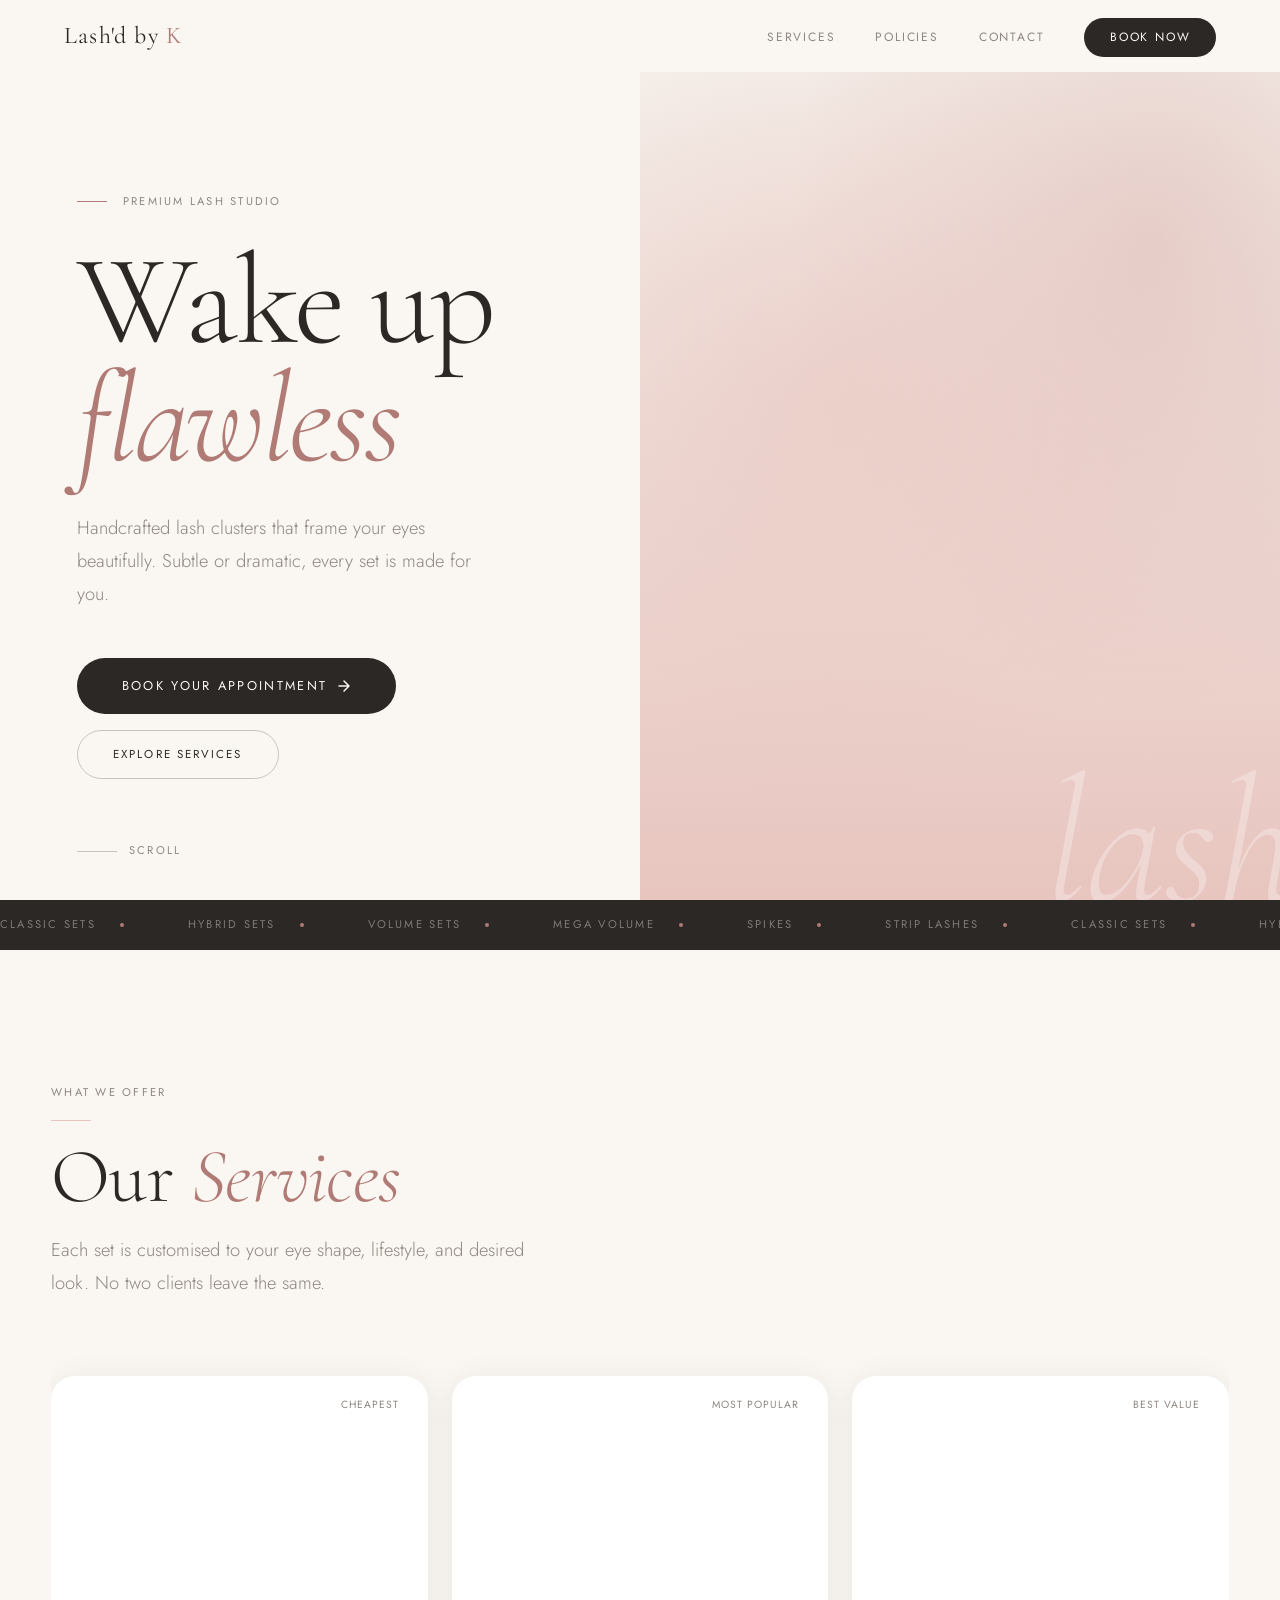
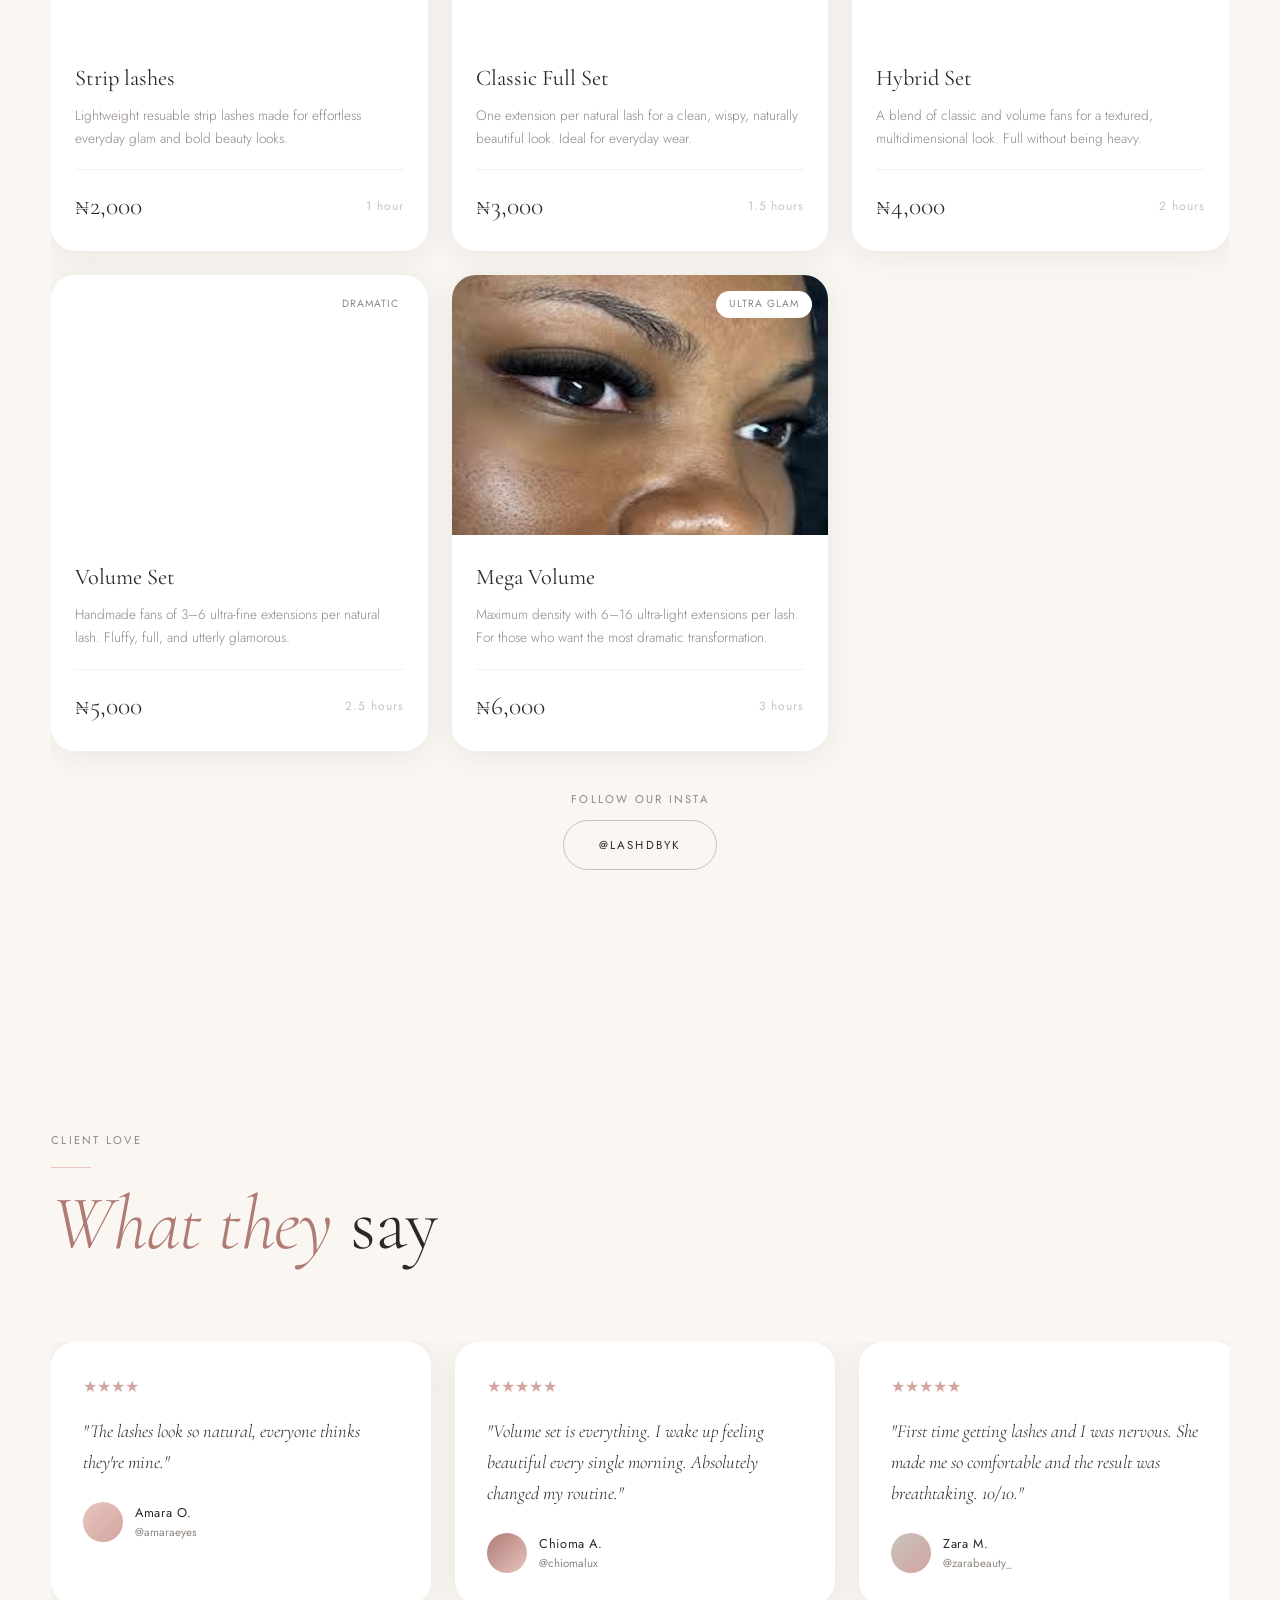
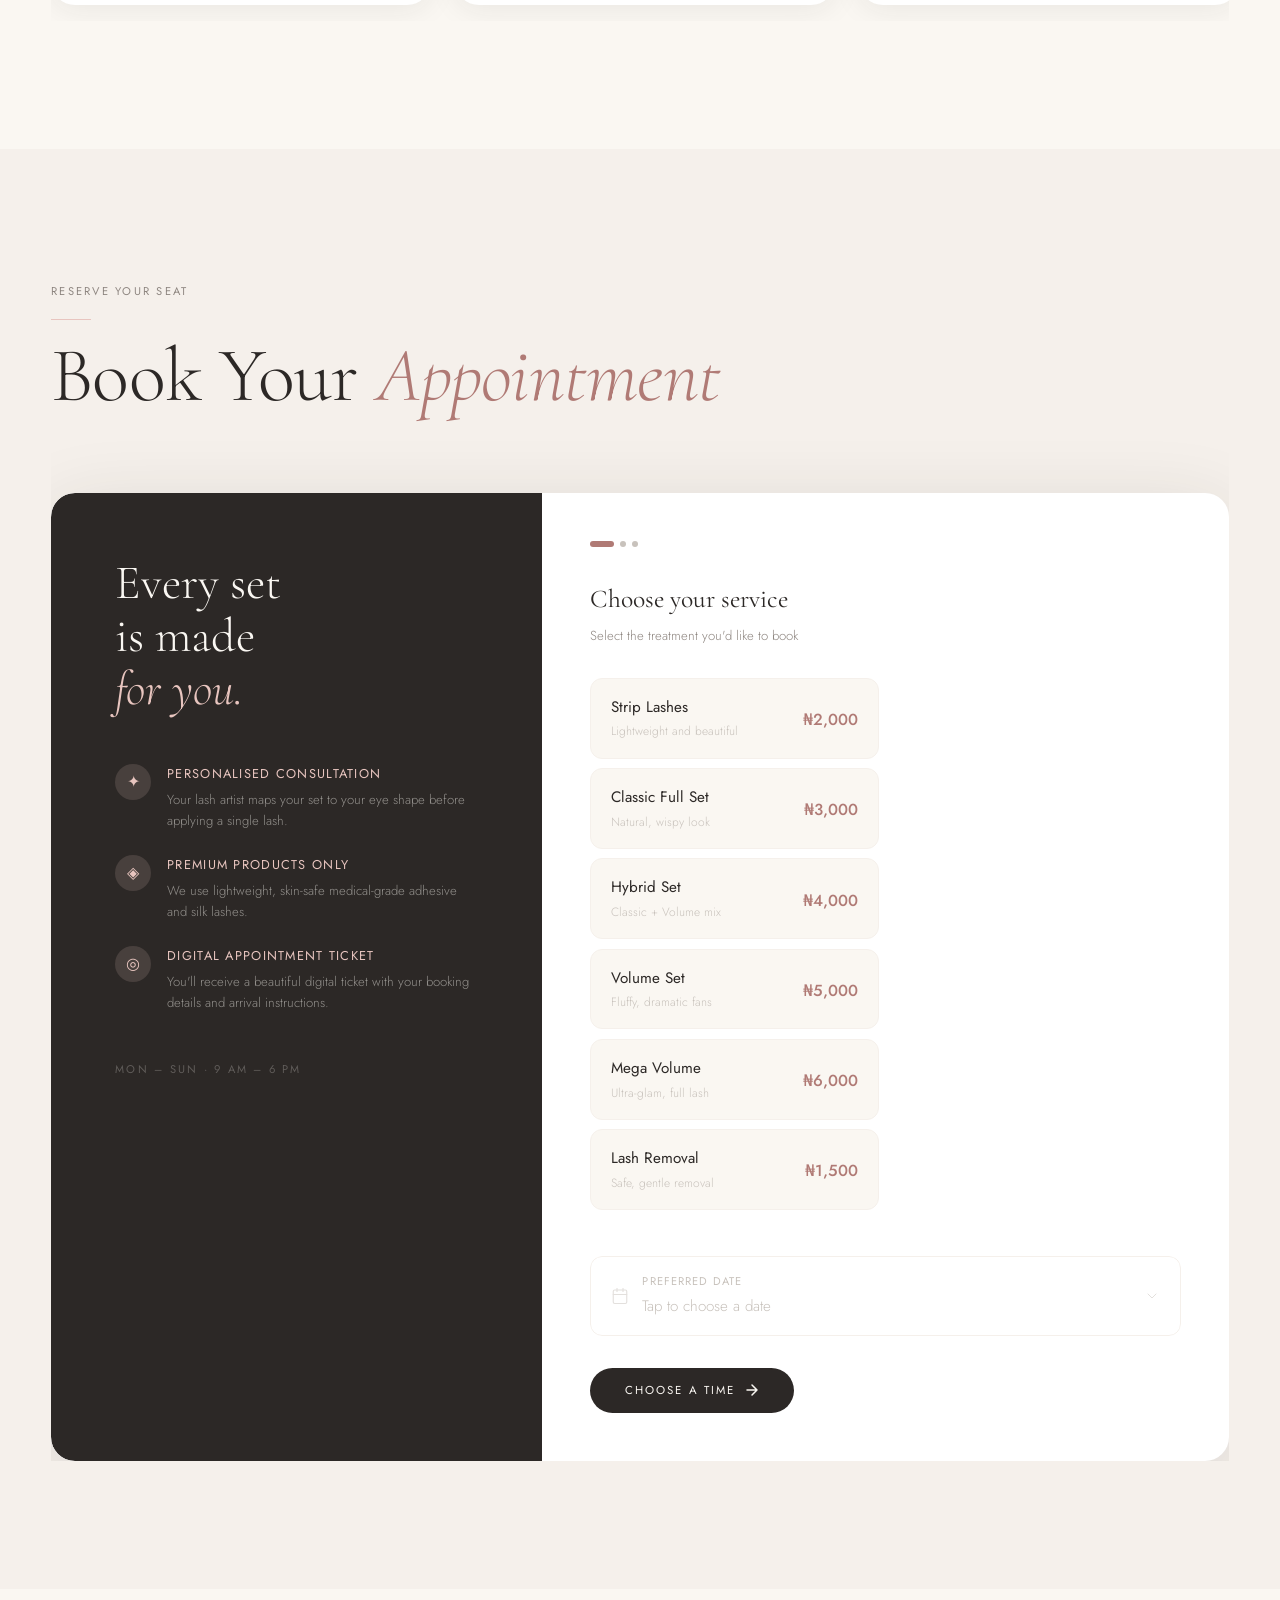
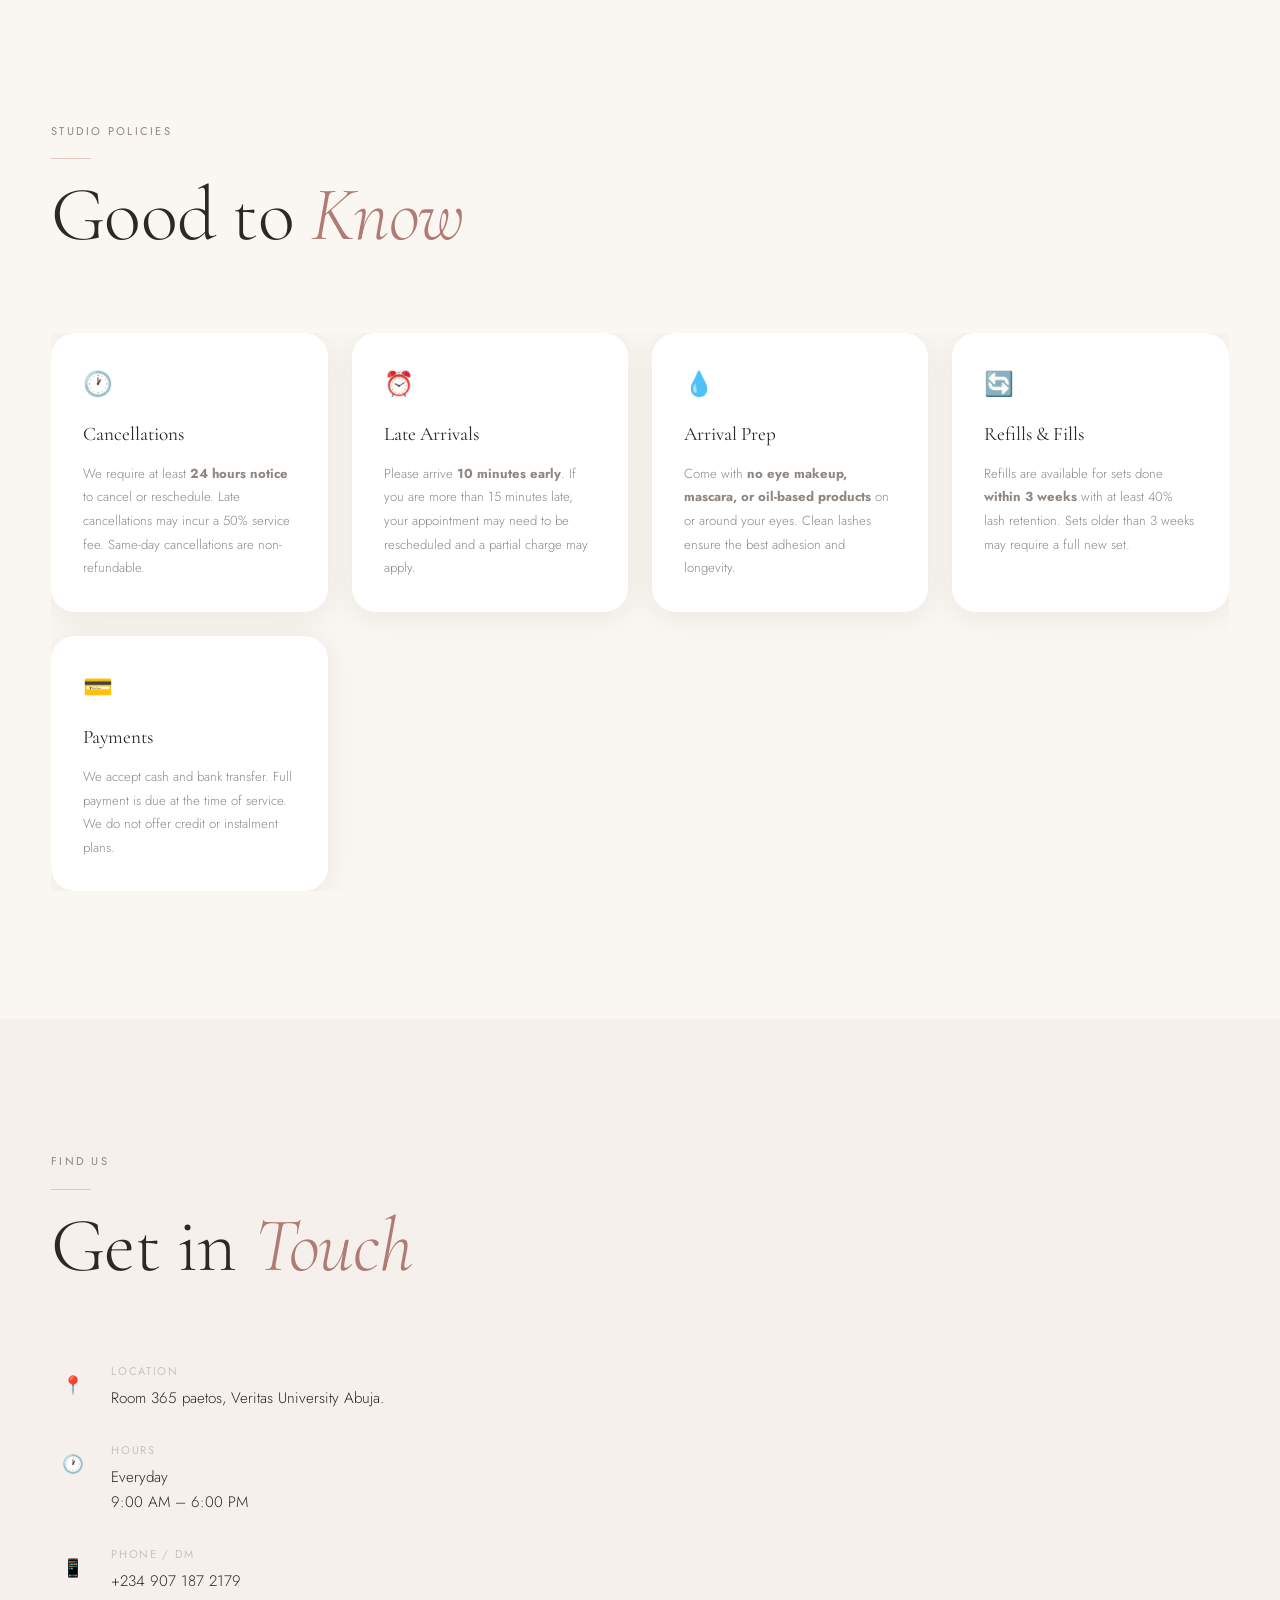
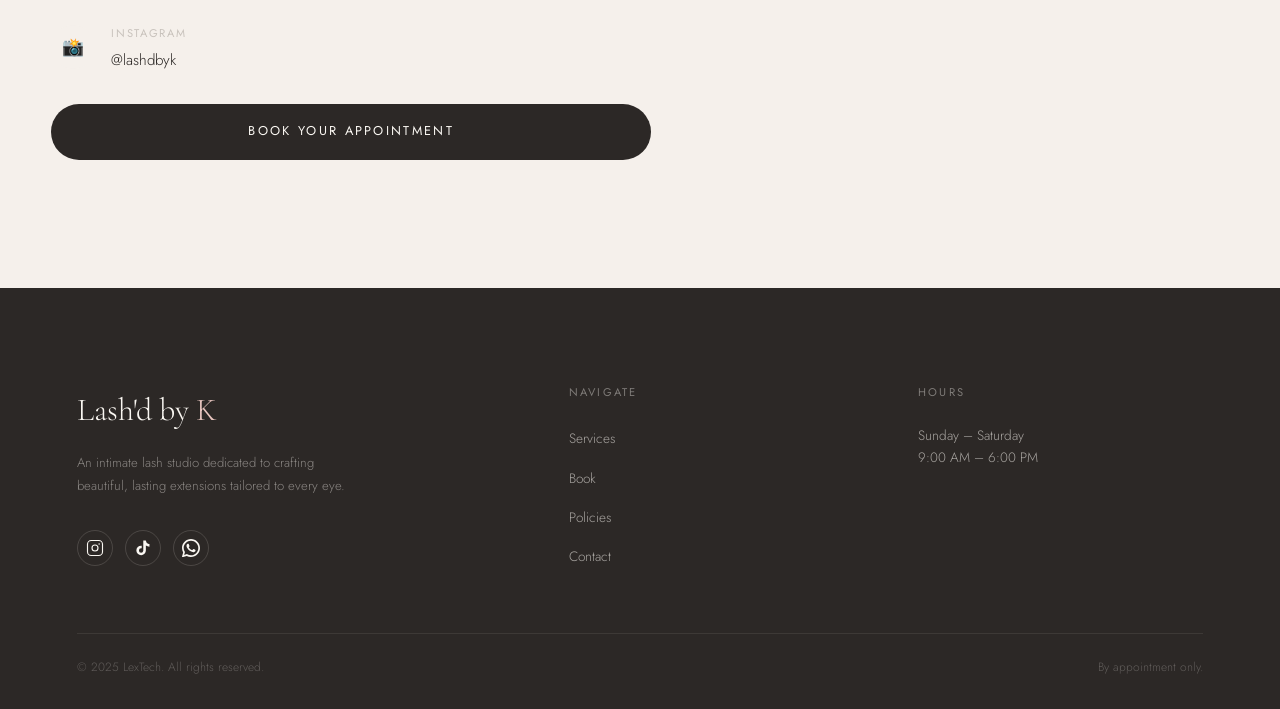
==== commit 591b7928: "Update index.html" ====
--- a/index.html
+++ b/index.html
@@ -413,8 +413,27 @@
 
           <div class="form-group">
             <label class="form-label" for="client-hostel">Hostel</label>
-            <input type="text" class="form-input" id="client-hostel" name="hostel" placeholder="e.g. Paetos, Veritas" autocomplete="off">
+            <select class="form-input" id="client-hostel" name="hostel">
+              <option value="">Select your hostel…</option>
+              <option value="Paetos" data-room="true">Paetos</option>
+              <option value="CICL" data-room="true">CICL</option>
+              <option value="Old Kelson" data-room="true">Old Kelson</option>
+              <option value="A" data-room="true">A</option>
+              <option value="B" data-room="true">B</option>
+              <option value="C" data-room="true">C</option>
+              <option value="G" data-room="true">G</option>
+              <option value="H" data-room="true">H</option>
+              <option value="New Kelson" data-room="false">New Kelson</option>
+            </select>
             <div class="form-error" id="hostel-error"></div>
+          </div>
+
+          <div class="form-group" id="room-service-row" style="display:none">
+            <label class="addon-check-label">
+              <input type="checkbox" id="room-service-check">
+              <span>Room Service <span style="color:var(--deep-rose)">+₦500</span></span>
+            </label>
+            <p class="form-hint">We come directly to your room</p>
           </div>
 
           <div class="form-group">
--- a/styles.css
+++ b/styles.css
@@ -1332,6 +1332,125 @@
 .ticket-overlay.open {
   display: flex;
   animation: fadeIn 0.3s ease forwards;
+}
+
+/* ── Thank You Overlay ──────────────────────── */
+.thankyou-overlay {
+  display: none;
+  position: fixed;
+  inset: 0;
+  background: rgba(26, 22, 20, 0.92);
+  z-index: 300;
+  align-items: center;
+  justify-content: center;
+  padding: 1.5rem;
+  backdrop-filter: blur(16px);
+  -webkit-backdrop-filter: blur(16px);
+}
+
+.thankyou-overlay.open {
+  display: flex;
+  animation: fadeIn 0.4s ease forwards;
+}
+
+.thankyou-card {
+  background: var(--warm-white);
+  border-radius: var(--radius-lg);
+  padding: clamp(2rem, 6vw, 3.5rem);
+  width: min(480px, 100%);
+  text-align: center;
+  animation: ticketDrop 0.6s cubic-bezier(0.34, 1.56, 0.64, 1) forwards;
+}
+
+.thankyou-icon {
+  font-size: 2rem;
+  color: var(--deep-rose);
+  margin-bottom: 1.25rem;
+  display: block;
+}
+
+.thankyou-title {
+  font-family: var(--font-display);
+  font-size: clamp(1.8rem, 5vw, 2.6rem);
+  font-weight: 300;
+  color: var(--charcoal);
+  line-height: 1.2;
+  margin-bottom: 1rem;
+}
+
+.thankyou-title em {
+  font-style: italic;
+  color: var(--deep-rose);
+}
+
+.thankyou-msg {
+  font-size: 0.9rem;
+  color: var(--mid-gray);
+  line-height: 1.8;
+  margin-bottom: 1.5rem;
+  font-weight: 300;
+}
+
+.thankyou-detail {
+  background: white;
+  border-radius: var(--radius-md);
+  padding: 1rem 1.25rem;
+  font-size: 0.82rem;
+  color: var(--charcoal);
+  line-height: 1.9;
+  margin-bottom: 2rem;
+  text-align: left;
+}
+
+.thankyou-detail strong {
+  color: var(--deep-rose);
+  font-weight: 400;
+}
+
+.thankyou-actions {
+  display: flex;
+  flex-direction: column;
+  gap: 0.75rem;
+}
+
+.thankyou-book-btn {
+  background: var(--deep-rose);
+  color: var(--ivory);
+  border: none;
+  border-radius: var(--radius-pill);
+  padding: 0.95rem 2rem;
+  font-family: var(--font-body);
+  font-size: 0.72rem;
+  letter-spacing: 0.18em;
+  text-transform: uppercase;
+  cursor: pointer;
+  transition: background 0.2s, transform 0.2s;
+  width: 100%;
+}
+
+.thankyou-book-btn:hover {
+  background: var(--charcoal);
+  transform: translateY(-1px);
+}
+
+.thankyou-close-btn {
+  background: none;
+  border: 1px solid rgba(44,40,38,0.15);
+  border-radius: var(--radius-pill);
+  padding: 0.85rem 2rem;
+  font-family: var(--font-body);
+  font-size: 0.72rem;
+  letter-spacing: 0.18em;
+  text-transform: uppercase;
+  color: var(--mid-gray);
+  cursor: pointer;
+  transition: all 0.2s;
+  width: 100%;
+}
+
+.thankyou-close-btn:hover {
+  border-color: var(--charcoal);
+  color: var(--charcoal);
 }
 
 .ticket-container {
@@ -2128,54 +2247,136 @@
   }
 
   .ticket-overlay {
-    padding: 0.75rem;
+    padding: 0.5rem 0.4rem;
     align-items: flex-start;
+    overflow-y: auto;
   }
 
   .ticket-container {
     width: 100%;
-    margin: 0;
-  }
-
+    margin: 0 auto;
+    max-width: 360px;
+  }
+
+  /* ── Header ── */
   .ticket-header {
-    padding: 1.25rem 1.25rem 1rem;
+    padding: 0.85rem 1rem 0.7rem;
+  }
+
+  .ticket-studio {
+    font-size: 0.6rem;
+    letter-spacing: 0.2em;
+    margin-bottom: 0.2rem;
   }
 
   .ticket-title {
-    font-size: 1.5rem;
-  }
-
+    font-size: 1.1rem;
+    margin-bottom: 0.15rem;
+  }
+
+  .ticket-subtitle {
+    font-size: 0.62rem;
+  }
+
+  /* ── Tear ── */
+  .ticket-tear {
+    height: 16px;
+  }
+
+  .ticket-tear::after {
+    height: 8px;
+    border-radius: 100% 100% 0 0 / 8px 8px 0 0;
+  }
+
+  /* ── Body ── */
   .ticket-body {
-    padding: 1rem 1.25rem;
+    padding: 0.75rem 1rem;
   }
 
   .ticket-row {
     grid-template-columns: 1fr 1fr;
-    gap: 0.5rem;
-    margin-bottom: 0.9rem;
+    gap: 0.35rem;
+    margin-bottom: 0.6rem;
+  }
+
+  .ticket-field-label {
+    font-size: 0.55rem;
+    letter-spacing: 0.15em;
+    margin-bottom: 0.1rem;
   }
 
   .ticket-field-value {
-    font-size: 0.95rem;
-  }
-
+    font-size: 0.78rem;
+    font-family: var(--font-body);  /* switch away from display font on mobile */
+    font-weight: 400;
+  }
+
+  .ticket-booking-num {
+    font-size: 0.65rem;
+    letter-spacing: 0.2em;
+  }
+
+  /* ── Divider ── */
+  .ticket-divider {
+    margin: 0.6rem 0;
+  }
+
+  /* ── QR row ── */
   .ticket-qr-row {
     flex-direction: row;
     align-items: flex-start;
-    gap: 1rem;
+    gap: 0.65rem;
   }
 
   .ticket-qr {
-    width: 64px;
-    height: 64px;
-  }
-
+    width: 48px;
+    height: 48px;
+    flex-shrink: 0;
+  }
+
+  .ticket-instruction-item {
+    gap: 0.35rem;
+    margin-bottom: 0.2rem;
+  }
+
+  .ticket-instruction-text {
+    font-size: 0.65rem;
+    line-height: 1.4;
+  }
+
+  .ticket-instruction-bullet {
+    width: 4px;
+    height: 4px;
+    margin-top: 0.35rem;
+  }
+
+  /* ── Footer ── */
   .ticket-footer {
-    padding: 0.85rem 1.25rem;
-  }
-
-  .ticket-close-btn,
+    padding: 0.6rem 1rem;
+  }
+
+  .ticket-footer-logo {
+    font-size: 0.8rem;
+  }
+
+  .ticket-badge {
+    padding: 0.25rem 0.6rem;
+  }
+
+  .ticket-badge-text {
+    font-size: 0.58rem;
+  }
+
+  /* ── Buttons ── */
   .ticket-download-btn {
-    padding: 0.75rem;
-  }
-}
+    margin-top: 0.5rem;
+    padding: 0.8rem;
+    font-size: 0.68rem;
+  }
+
+  .ticket-close-btn {
+    margin-top: 0.4rem;
+    padding: 0.65rem;
+    font-size: 0.65rem;
+  }
+}
